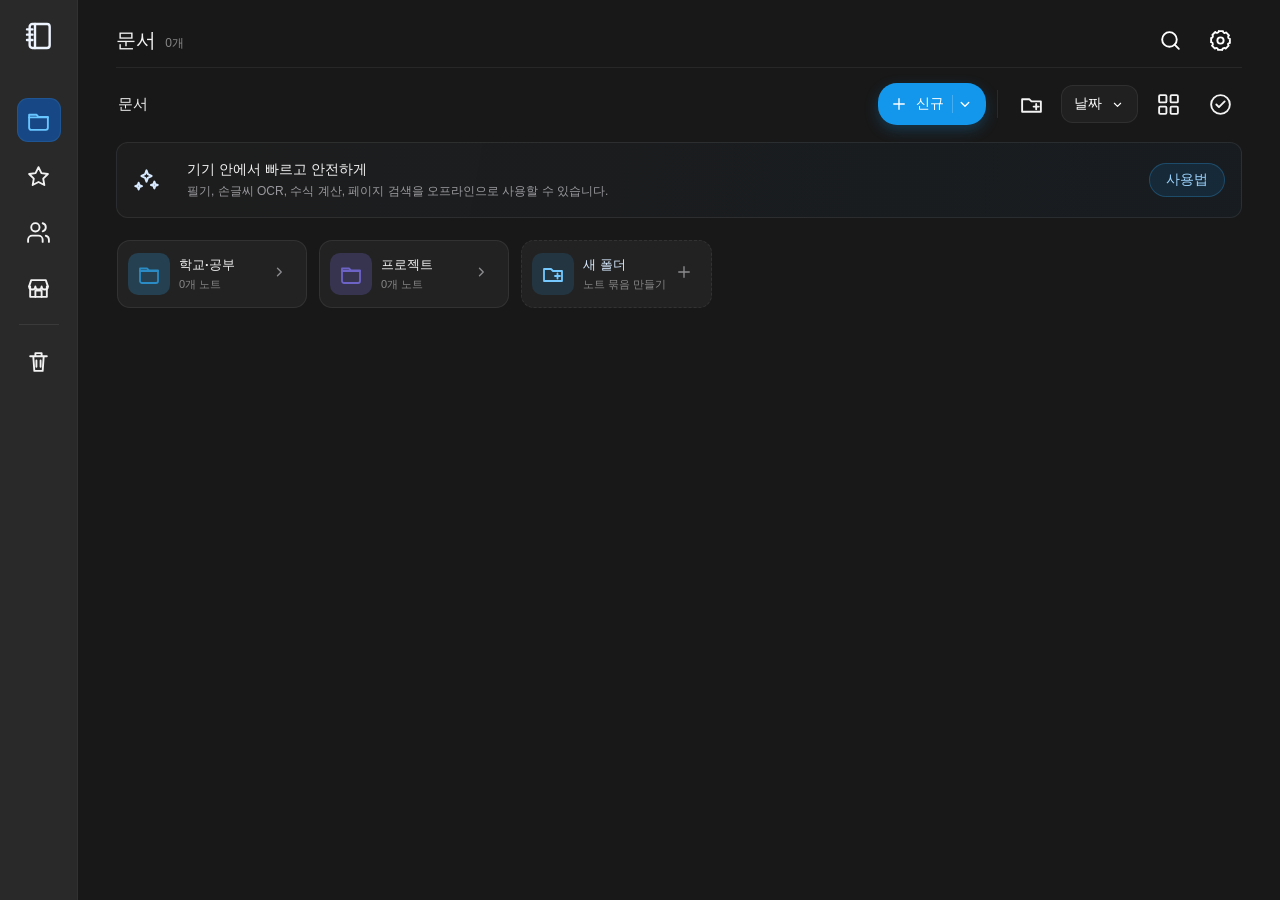
==== web/index.html @ a03f082e "Keep page navigation out of the writing surface The right-side page scroll rail was still competing " ====
<!doctype html>
<html lang="ko">
<head>
  <meta charset="utf-8" />
  <meta name="viewport" content="width=device-width, initial-scale=1, maximum-scale=1, viewport-fit=cover, user-scalable=no" />
  <meta name="theme-color" content="#2f5688" />
  <meta name="color-scheme" content="light dark" />
  <title>bad note 3.3.22</title>
  <link rel="stylesheet" href="styles.css" />
  <link rel="manifest" href="manifest.webmanifest" />
  <link rel="icon" href="icons/icon-192.png" />
</head>
<body>
  <div id="app" aria-live="polite">
    <section id="libraryView" class="view library-view is-active" aria-label="노트 라이브러리">
      <aside class="library-rail" aria-label="라이브러리 탐색">
        <button class="rail-brand icon-button" data-action="library-home" data-icon="notebook" aria-label="문서"></button>
        <div class="rail-spacer"></div>
        <button class="rail-button icon-button is-active" data-library-filter="all" data-icon="folder" aria-label="모든 문서"></button>
        <button class="rail-button icon-button" data-library-filter="favorite" data-icon="star" aria-label="즐겨찾기"></button>
        <button class="rail-button icon-button" data-library-filter="shared" data-icon="users" aria-label="공유됨"></button>
        <button class="rail-button icon-button" data-library-filter="templates" data-icon="store" aria-label="템플릿"></button>
        <div class="rail-divider"></div>
        <button class="rail-button icon-button" data-library-filter="trash" data-icon="trash" aria-label="휴지통"></button>
      </aside>

      <main class="library-main">
        <header class="library-topbar">
          <div class="library-top-left">
            <h1 id="libraryTitle">문서</h1>
            <span id="libraryCount" class="count-label">0개</span>
          </div>
          <div class="library-top-actions">
            <button class="icon-button plain" data-action="toggle-global-search" data-icon="search" aria-label="노트 검색"></button>
            <button class="icon-button plain" data-action="open-settings" data-icon="settings" aria-label="설정"></button>
          </div>
        </header>

        <section id="globalSearchPanel" class="global-search-panel" hidden>
          <span class="search-leading" data-icon-host="search"></span>
          <input id="globalSearchInput" type="search" inputmode="search" autocomplete="off" placeholder="제목, 손글씨 OCR, 텍스트, 수식 검색" aria-label="전체 노트 검색" />
          <button class="icon-button compact" data-action="clear-global-search" data-icon="close" aria-label="검색어 지우기"></button>
        </section>

        <section class="library-commandbar">
          <div class="breadcrumb-row" id="folderBreadcrumb">
            <button class="breadcrumb is-current" data-folder-id="root">문서</button>
          </div>
          <div class="command-actions">
            <button class="primary-button new-note-button" data-action="new-note"><span data-icon-host="plus"></span><span>신규</span><span class="split-lock" data-icon-host="chevron-down"></span></button>
            <span class="command-divider"></span>
            <button class="icon-button plain" data-action="create-folder" data-icon="folderPlus" aria-label="폴더 생성"></button>
            <button id="deleteFolderButton" class="icon-button plain danger-button" data-action="delete-folder" data-icon="trash" aria-label="폴더 삭제" hidden></button>
            <button class="sort-button" data-action="sort-menu"><span id="sortLabel">날짜</span><span data-icon-host="chevron-down"></span></button>
            <button class="icon-button plain" data-action="toggle-view" data-icon="grid" aria-label="보기 방식 전환"></button>
            <button class="icon-button plain" data-action="selection-mode" data-icon="check-circle" aria-label="문서 선택"></button>
          </div>
        </section>

        <section id="libraryBanner" class="library-banner">
          <span class="banner-icon" data-icon-host="sparkles"></span>
          <div class="banner-copy">
            <strong>기기 안에서 빠르고 안전하게</strong>
            <span>필기, 손글씨 OCR, 수식 계산, 페이지 검색을 오프라인으로 사용할 수 있습니다.</span>
          </div>
          <button class="secondary-button" data-action="show-gesture-guide">사용법</button>
        </section>

        <section id="folderStrip" class="folder-strip" aria-label="폴더"></section>
        <section id="documentGrid" class="document-grid" aria-label="노트 목록"></section>
        <section id="libraryEmpty" class="empty-state" hidden>
          <span class="empty-icon" data-icon-host="notebook-plus"></span>
          <h2>노트를 만들어 보세요</h2>
          <p>+ 신규 버튼으로 템플릿을 고르고 바로 필기를 시작할 수 있습니다.</p>
          <button class="primary-button" data-action="new-note"><span data-icon-host="plus"></span><span>새 노트</span></button>
        </section>
      </main>

      <nav class="library-mobile-nav" aria-label="모바일 라이브러리 탐색">
        <button class="mobile-nav-button is-active" data-library-filter="all" data-icon="folder"><span>문서</span></button>
        <button class="mobile-nav-button" data-library-filter="favorite" data-icon="star"><span>즐겨찾기</span></button>
        <button class="mobile-nav-button" data-action="new-note" data-icon="plus-circle"><span>신규</span></button>
        <button class="mobile-nav-button" data-library-filter="templates" data-icon="store"><span>템플릿</span></button>
        <button class="mobile-nav-button" data-action="open-settings" data-icon="settings"><span>설정</span></button>
      </nav>
    </section>

    <section id="editorView" class="view editor-view" aria-label="노트 편집기">
      <header class="document-tabs" aria-label="열린 문서 탭">
        <button class="tab-home icon-button" data-action="back-library" data-icon="home" aria-label="라이브러리"></button>
        <div id="tabList" class="tab-list"></div>
        <button class="icon-button tab-add" data-action="new-note" data-icon="plus" aria-label="새 문서"></button>
      </header>

      <header class="editor-navbar">
        <div class="nav-left">
          <button class="icon-button toolbar-button" data-action="back-library" data-icon="home" aria-label="라이브러리"></button>
          <span class="toolbar-divider"></span>
          <button class="icon-button toolbar-button" data-action="toggle-pages" data-icon="sidebar" aria-label="페이지 사이드바"></button>
          <button class="icon-button toolbar-button optional-tablet" data-action="open-assistant" data-icon="sparkles" aria-label="학습 도우미"></button>
        </div>

        <div id="mainToolbar" class="main-toolbar" role="toolbar" aria-label="편집 도구">
          <button class="icon-button toolbar-button tool-button is-active" data-tool="lasso" data-icon="lasso" aria-label="올가미"></button>
          <button class="icon-button toolbar-button tool-button" data-tool="pen" data-icon="pen" aria-label="펜"></button>
          <button class="icon-button toolbar-button tool-button" data-tool="eraser" data-icon="eraser" aria-label="지우개"></button>
          <button class="icon-button toolbar-button tool-button" data-tool="text" data-icon="text" aria-label="텍스트"></button>
          <button class="icon-button toolbar-button tool-button" data-tool="sticky" data-icon="sticky" aria-label="스티키 노트"></button>
          <button class="icon-button toolbar-button tool-button" data-tool="image" data-icon="image" aria-label="이미지"></button>
          <button class="icon-button toolbar-button overflow-button" data-action="tools-overflow" data-icon="chevron-down" aria-label="도구 더보기"></button>
          <span class="toolbar-divider"></span>
          <button class="icon-button toolbar-button" data-action="toggle-ruler" data-icon="ruler" aria-label="자"></button>
          <button class="icon-button toolbar-button" data-action="toggle-audio" data-icon="mic" aria-label="오디오 녹음"><span id="recordDot" class="record-dot"></span></button>
        </div>

        <div class="nav-right">
          <button class="icon-button toolbar-button" data-action="add-page" data-icon="page-plus" aria-label="새 페이지"></button>
          <button class="icon-button toolbar-button" data-action="share" data-icon="share" aria-label="공유와 내보내기"></button>
          <button class="icon-button toolbar-button" data-action="editor-more" data-icon="more" aria-label="더 보기"></button>
        </div>
      </header>

      <div id="activeToolDock" class="active-tool-dock top">
        <div id="activeToolMenu" class="active-tool-menu" role="toolbar" aria-label="활성 도구 설정"></div>
        <button class="dock-grip" data-action="cycle-dock" aria-label="활성 도구 메뉴 위치 변경"><span></span></button>
      </div>

      <div id="undoPill" class="undo-pill">
        <button class="icon-button" data-action="undo" data-icon="undo" aria-label="실행 취소"></button>
        <button class="icon-button" data-action="redo" data-icon="redo" aria-label="다시 실행"></button>
      </div>

      <aside id="pageSidebar" class="page-sidebar" aria-label="페이지 사이드바">
        <header class="sidebar-header">
          <div class="sidebar-tabs">
            <button class="sidebar-tab is-active" data-sidebar-tab="pages">페이지</button>
            <button class="sidebar-tab" data-sidebar-tab="outline">목차</button>
            <button class="sidebar-tab" data-sidebar-tab="audio">오디오</button>
          </div>
          <button class="icon-button compact" data-action="close-pages" data-icon="close" aria-label="닫기"></button>
        </header>
        <div id="sidebarContent" class="sidebar-content"></div>
      </aside>

      <aside id="documentSearch" class="document-search" aria-label="문서 검색">
        <header class="search-drawer-header">
          <strong>문서 검색</strong>
          <button class="icon-button compact" data-action="close-document-search" data-icon="close" aria-label="닫기"></button>
        </header>
        <div class="drawer-search-field">
          <span data-icon-host="search"></span>
          <input id="documentSearchInput" type="search" placeholder="손글씨 OCR·텍스트·수식 검색" />
        </div>
        <div id="documentSearchResults" class="document-search-results"></div>
      </aside>

      <main id="editorViewport" class="editor-viewport">
        <div id="pageStack" class="page-stack"></div>
      </main>

      <div id="pageIndicator" class="page-indicator" aria-live="polite">1 / 1</div>
      <div id="zoomIndicator" class="zoom-indicator">100%</div>
      <div id="stylusTelemetry" class="stylus-telemetry" hidden>펜 입력 대기</div>
      <div id="objectMenu" class="object-menu" hidden></div>
    </section>

    <div id="modalBackdrop" class="modal-backdrop" hidden></div>

    <section id="newNoteSheet" class="sheet modal" hidden aria-label="새 노트 만들기">
      <header class="sheet-header">
        <div>
          <span class="eyebrow">새 문서</span>
          <h2>노트 템플릿 선택</h2>
        </div>
        <button class="icon-button" data-action="close-modal" data-icon="close" aria-label="닫기"></button>
      </header>
      <label class="field-label" for="newNoteTitle">노트 제목</label>
      <input id="newNoteTitle" class="text-field" type="text" value="새 노트" maxlength="80" />
      <div id="templatePicker" class="template-picker"></div>
      <div class="new-note-import-row">
        <button class="pdf-new-note-button" data-action="new-note-pdf"><span data-icon-host="page-plus"></span><span><strong>PDF로 새 노트</strong><small>페이지와 검색 텍스트를 가져옵니다</small></span></button>
      </div>
      <div class="sheet-actions">
        <button class="secondary-button" data-action="close-modal">취소</button>
        <button class="primary-button" data-action="create-note"><span data-icon-host="plus"></span><span>만들기</span></button>
      </div>
    </section>

    <section id="textSheet" class="sheet modal compact-sheet" hidden aria-label="텍스트 입력">
      <header class="sheet-header">
        <div><span class="eyebrow" id="textSheetEyebrow">텍스트</span><h2 id="textSheetTitle">내용 입력</h2></div>
        <button class="icon-button" data-action="close-modal" data-icon="close" aria-label="닫기"></button>
      </header>
      <textarea id="textObjectInput" class="text-area" rows="5" placeholder="페이지에 넣을 내용을 입력하세요."></textarea>
      <div class="sheet-actions">
        <button class="secondary-button" data-action="close-modal">취소</button>
        <button class="primary-button" data-action="insert-text-object"><span data-icon-host="check"></span><span>삽입</span></button>
      </div>
    </section>

    <section id="mathSheet" class="sheet modal math-sheet legacy-math-sheet" hidden aria-hidden="true" aria-label="기존 수식 입력">
      <header class="sheet-header">
        <div><span class="eyebrow">Math Assist</span><h2>수학 자동 계산</h2></div>
        <button class="icon-button" data-action="close-modal" data-icon="close" aria-label="닫기"></button>
      </header>
      <p class="sheet-description">사칙연산, 괄호, 거듭제곱, 제곱근, 삼각함수, 로그와 변수를 기기에서 계산합니다.</p>
      <div class="math-input-row">
        <input id="mathExpressionInput" class="text-field math-input" type="text" inputmode="text" autocomplete="off" placeholder="예: (12+8)*3 또는 sqrt(144)" />
        <button class="icon-button math-equals" data-action="calculate-math" data-icon="equals" aria-label="계산"></button>
      </div>
      <div id="mathResultCard" class="math-result-card">
        <span class="math-result-label">결과</span>
        <strong id="mathResultValue">식을 입력하세요</strong>
        <span id="mathResultDetail"></span>
      </div>
      <div class="math-keypad" id="mathKeypad"></div>
      <div class="math-options">
        <label><input id="mathDegreeMode" type="checkbox" /> 각도를 도 단위로 계산</label>
        <label><input id="mathInsertBoth" type="checkbox" checked /> 식과 결과를 함께 삽입</label>
      </div>
      <div class="sheet-actions">
        <button class="secondary-button" data-action="close-modal">닫기</button>
        <button class="primary-button" data-action="insert-math"><span data-icon-host="math"></span><span>페이지에 삽입</span></button>
      </div>
    </section>

    <section id="penSettingsSheet" class="sheet modal pen-settings-sheet" hidden aria-label="펜 설정">
      <header class="sheet-header">
        <div><span class="eyebrow">Writing Tool</span><h2>펜 세부 설정</h2></div>
        <button class="icon-button" data-action="close-modal" data-icon="close" aria-label="닫기"></button>
      </header>
      <div class="pen-preview-wrap"><canvas id="penPreviewCanvas" width="760" height="150"></canvas></div>
      <div id="penSettingsFields" class="settings-fields"></div>
      <div class="sheet-actions">
        <button class="secondary-button" data-action="reset-pen-settings">기본값</button>
        <button class="primary-button" data-action="close-modal"><span data-icon-host="check"></span><span>완료</span></button>
      </div>
    </section>

    <section id="menuSheet" class="sheet modal menu-sheet" hidden aria-label="메뉴">
      <header class="sheet-header">
        <div><span class="eyebrow" id="menuEyebrow">메뉴</span><h2 id="menuTitle">더 보기</h2></div>
        <button class="icon-button" data-action="close-modal" data-icon="close" aria-label="닫기"></button>
      </header>
      <div id="menuItems" class="menu-items"></div>
    </section>

    <section id="settingsSheet" class="sheet modal settings-sheet" hidden aria-label="설정">
      <header class="sheet-header">
        <div><span class="eyebrow">bad note</span><h2>설정</h2></div>
        <button class="icon-button" data-action="close-modal" data-icon="close" aria-label="닫기"></button>
      </header>
      <div class="settings-list">
        <label class="setting-row language-setting-row"><span><strong>언어</strong><small>앱 표시 언어를 바꿉니다. 노트 내용과 파일명은 변경하지 않습니다.</small></span><select id="languageSelect" class="language-select"><option value="ko">한국어</option><option value="en">English</option><option value="ja">日本語</option><option value="zh">中文</option><option value="pt">Português</option></select></label>
        <label class="setting-row"><span><strong>스타일러스 전용 필기</strong><small>손바닥과 손가락 입력을 필기에서 제외합니다.</small></span><input id="stylusOnlyToggle" type="checkbox" checked /></label>
        <label class="setting-row"><span><strong>낙서해서 지우기</strong><small>빠른 지그재그 획으로 겹친 필기를 지웁니다.</small></span><input id="scribbleEraseToggle" type="checkbox" checked /></label>
        <label class="setting-row"><span><strong>그려서 도형 만들기</strong><small>직선을 그린 뒤 잠시 유지하면 정돈된 도형으로 변환합니다.</small></span><input id="drawHoldToggle" type="checkbox" checked /></label>
        <label class="setting-row"><span><strong>스타일러스 정보 표시</strong><small>필압, 기울기, 입력 장치를 화면에 표시합니다.</small></span><input id="telemetryToggle" type="checkbox" /></label>
        <label class="setting-row"><span><strong>연속 페이지 보기</strong><small>모든 페이지를 세로로 이어서 표시합니다.</small></span><input id="continuousToggle" type="checkbox" checked /></label>
      </div>
      <div class="sheet-actions"><button class="primary-button" data-action="close-modal"><span data-icon-host="check"></span><span>완료</span></button></div>
    </section>

    <input id="imageInput" type="file" accept="image/*" hidden />
    <input id="importInput" type="file" accept=".ifnote,.json,application/json" hidden />
    <input id="pdfInput" type="file" accept="application/pdf,.pdf" hidden />
    <div id="toastHost" class="toast-host" aria-live="assertive"></div>
  </div>

  <script src="app.js"></script>
  <script src="recognition.js"></script>
  <script src="pdf-tools.js"></script>
  <script src="upgrade32.js"></script>
  <script src="native-bridge.js"></script>
</body>
</html>
---- web/styles.css ----
:root {
  --blue: #2f5688;
  --blue-strong: #244a7b;
  --blue-soft: #dbe6f2;
  --accent: #1397ed;
  --accent-strong: #0784d8;
  --ink: #17191d;
  --ink-2: #27292e;
  --ink-3: #34373d;
  --paper: #fff;
  --surface: #f5f5f7;
  --surface-2: #eceef2;
  --text: #202228;
  --muted: #777b84;
  --border: rgba(28, 31, 38, .13);
  --shadow: 0 14px 40px rgba(15, 25, 40, .18);
  --radius: 16px;
  --safe-top: env(safe-area-inset-top, 0px);
  --safe-bottom: env(safe-area-inset-bottom, 0px);
  font-family: -apple-system, BlinkMacSystemFont, "Segoe UI", "Apple SD Gothic Neo", "Noto Sans KR", sans-serif;
  color: var(--text);
  background: #171717;
  font-synthesis: none;
  text-rendering: optimizeLegibility;
  -webkit-tap-highlight-color: transparent;
}

* { box-sizing: border-box; }
html, body { width: 100%; height: 100%; margin: 0; overflow: hidden; }
body { overscroll-behavior: none; user-select: none; -webkit-user-select: none; }
button, input, textarea { font: inherit; }
button { border: 0; padding: 0; background: transparent; color: inherit; cursor: pointer; }
button:focus-visible, input:focus-visible, textarea:focus-visible { outline: 3px solid rgba(19,151,237,.45); outline-offset: 2px; }
input, textarea { user-select: text; -webkit-user-select: text; }
[hidden] { display: none !important; }

#app, .view { width: 100%; height: 100%; }
.view { display: none; }
.view.is-active { display: flex; }

.icon-button {
  position: relative;
  display: inline-flex;
  align-items: center;
  justify-content: center;
  width: 44px;
  height: 44px;
  border-radius: 12px;
  flex: 0 0 auto;
  transition: background-color .16s ease, color .16s ease, transform .16s ease, opacity .16s ease;
}
.icon-button svg, [data-icon-host] svg, .mobile-nav-button svg { width: 25px; height: 25px; display: block; }
.icon-button:active { transform: scale(.94); }
.icon-button.compact { width: 36px; height: 36px; border-radius: 10px; }
.icon-button.plain:hover { background: rgba(255,255,255,.07); }
.icon-button.danger-button { color: #ff8c8c; }
.icon-button.danger-button:hover { background: rgba(210,70,70,.13); color: #ffc2c2; }

.primary-button, .secondary-button, .sort-button {
  display: inline-flex;
  align-items: center;
  justify-content: center;
  gap: 8px;
  min-height: 42px;
  padding: 0 16px;
  border-radius: 12px;
  font-weight: 700;
  font-size: 14px;
  white-space: nowrap;
  transition: transform .15s ease, background-color .15s ease, opacity .15s ease;
}
.primary-button { background: var(--accent); color: #fff; box-shadow: 0 5px 14px rgba(19,151,237,.25); }
.primary-button:hover { background: var(--accent-strong); }
.secondary-button { background: rgba(255,255,255,.08); color: inherit; border: 1px solid rgba(255,255,255,.12); }
.primary-button:active, .secondary-button:active, .sort-button:active { transform: scale(.97); }
.primary-button svg, .secondary-button svg { width: 19px; height: 19px; }

/* Library */
.library-view { background: #181818; color: #f3f3f4; }
.library-rail {
  width: 78px;
  flex: 0 0 78px;
  display: flex;
  flex-direction: column;
  align-items: center;
  padding: calc(var(--safe-top) + 14px) 10px calc(var(--safe-bottom) + 14px);
  gap: 12px;
  background: #292929;
  border-right: 1px solid rgba(255,255,255,.035);
}
.rail-brand { color: #eef5ff; }
.rail-brand svg { width: 32px; height: 32px; }
.rail-spacer { height: 16px; }
.rail-button { color: #f2f2f2; border-radius: 11px; }
.rail-button:hover { background: rgba(255,255,255,.055); }
.rail-button.is-active { background: #174784; color: #67c5ff; box-shadow: inset 0 0 0 1px rgba(91,184,255,.12); }
.rail-divider { width: 40px; height: 1px; background: rgba(255,255,255,.08); margin: 2px 0; }

.library-main {
  flex: 1 1 auto;
  min-width: 0;
  height: 100%;
  overflow: auto;
  padding: calc(var(--safe-top) + 14px) clamp(18px, 3vw, 38px) calc(var(--safe-bottom) + 72px);
  scrollbar-color: #4f4f4f transparent;
}
.library-topbar {
  height: 54px;
  display: flex;
  align-items: center;
  justify-content: space-between;
  border-bottom: 1px solid rgba(255,255,255,.065);
}
.library-top-left { display: flex; align-items: baseline; gap: 10px; }
.library-topbar h1 { margin: 0; font-size: 20px; letter-spacing: -.35px; }
.count-label { color: #888; font-size: 12px; }
.library-top-actions { display: flex; align-items: center; gap: 6px; }
.library-top-actions .icon-button { color: #fff; }

.global-search-panel {
  position: sticky;
  z-index: 4;
  top: 0;
  margin: 12px 0 2px;
  height: 50px;
  display: grid;
  grid-template-columns: 38px 1fr 38px;
  align-items: center;
  padding: 0 8px;
  border-radius: 14px;
  background: #262626;
  border: 1px solid rgba(255,255,255,.08);
  box-shadow: 0 12px 30px rgba(0,0,0,.22);
}
.global-search-panel input {
  width: 100%; height: 100%; border: 0; outline: 0; background: transparent; color: #fff; font-size: 15px;
}
.global-search-panel input::placeholder { color: #888; }
.search-leading { color: #aeb2b8; display: flex; justify-content: center; }
.search-leading svg { width: 22px; height: 22px; }

.library-commandbar {
  min-height: 72px;
  display: flex;
  align-items: center;
  justify-content: space-between;
  gap: 16px;
}
.breadcrumb-row { display: flex; align-items: center; min-width: 0; overflow-x: auto; scrollbar-width: none; }
.breadcrumb-row::-webkit-scrollbar { display: none; }
.breadcrumb { flex: 0 0 auto; color: #f0f0f0; font-size: 15px; font-weight: 700; padding: 8px 2px; }
.breadcrumb-separator { color: #757b86; font-weight: 800; padding: 0 9px; flex: 0 0 auto; }
.command-actions { display: flex; align-items: center; gap: 8px; }
.new-note-button { height: 40px; border-radius: 19px; padding: 0 12px; }
.new-note-button .split-lock { display: flex; align-items: center; padding-left: 3px; border-left: 1px solid rgba(255,255,255,.22); }
.new-note-button svg { width: 18px; height: 18px; }
.command-divider { width: 1px; height: 28px; background: rgba(255,255,255,.08); margin: 0 3px; }
.sort-button { color: #fff; background: rgba(255,255,255,.035); border: 1px solid rgba(255,255,255,.07); min-height: 38px; padding: 0 12px; }
.sort-button svg { width: 15px; height: 15px; }

.library-banner {
  min-height: 76px;
  margin: 2px 0 22px;
  display: grid;
  grid-template-columns: 42px 1fr auto;
  align-items: center;
  gap: 12px;
  padding: 12px 16px;
  border-radius: 12px;
  border: 1px solid rgba(255,255,255,.075);
  background: linear-gradient(100deg, rgba(255,255,255,.025), rgba(22,80,133,.08));
}
.banner-icon { display: flex; color: #d8eaff; }
.banner-icon svg { width: 27px; height: 27px; }
.banner-copy { min-width: 0; display: flex; flex-direction: column; gap: 4px; }
.banner-copy strong { font-size: 14px; }
.banner-copy span { font-size: 12px; color: #9a9a9e; overflow: hidden; white-space: nowrap; text-overflow: ellipsis; }
.library-banner .secondary-button { min-height: 34px; border-radius: 17px; color: #9ed5ff; border-color: rgba(52,163,235,.28); background: rgba(16,119,191,.15); }

.folder-strip { display: flex; gap: 12px; overflow-x: auto; padding: 0 1px 18px; scrollbar-width: none; }
.folder-strip::-webkit-scrollbar { display: none; }
.folder-chip {
  display: grid;
  grid-template-columns: 42px minmax(82px, 1fr) 26px;
  align-items: center;
  gap: 9px;
  min-width: 180px;
  height: 68px;
  padding: 9px 10px;
  border: 1px solid rgba(255,255,255,.075);
  background: #222;
  border-radius: 13px;
  text-align: left;
}
.folder-chip:hover { background: #272727; }
.folder-create-chip { border-style: dashed; color: #d7eaff; }
.folder-create-chip .folder-glyph { background: rgba(43,139,197,.18); color: #75c9ff; }
.folder-glyph { width: 42px; height: 42px; display: grid; place-items: center; border-radius: 10px; background: #154d81; color: #67c8ff; }
.folder-glyph svg { width: 24px; height: 24px; }
.folder-copy { min-width: 0; display: flex; flex-direction: column; gap: 3px; }
.folder-copy strong { font-size: 13px; overflow: hidden; text-overflow: ellipsis; white-space: nowrap; }
.folder-copy small { color: #888; font-size: 11px; }
.folder-menu { color: #8c8c8f; }
.folder-menu svg { width: 18px; height: 18px; }

.document-grid {
  display: grid;
  grid-template-columns: repeat(auto-fill, minmax(164px, 1fr));
  gap: 34px clamp(18px, 3.2vw, 44px);
  align-items: start;
}
.document-grid.list-mode { display: flex; flex-direction: column; gap: 8px; }
.document-card { position: relative; min-width: 0; text-align: left; color: #f2f2f2; }
.document-card:focus-visible { border-radius: 12px; }
.document-cover {
  position: relative;
  width: 100%;
  aspect-ratio: 0.72;
  overflow: hidden;
  border-radius: 3px 16px 16px 3px;
  background: #fff;
  box-shadow: 0 5px 16px rgba(0,0,0,.32), inset 5px 0 0 rgba(24,67,110,.13);
  border: 1px solid rgba(255,255,255,.18);
  transition: transform .18s ease, box-shadow .18s ease;
}
.document-card:hover .document-cover { transform: translateY(-3px); box-shadow: 0 10px 24px rgba(0,0,0,.4), inset 5px 0 0 rgba(24,67,110,.13); }
.document-cover canvas { width: 100%; height: 100%; display: block; }
.cover-accent { position: absolute; inset: 0 auto 0 0; width: 5px; background: var(--cover, #2e83c6); opacity: .88; }
.favorite-toggle { position: absolute; top: 7px; right: 7px; width: 32px; height: 32px; border-radius: 50%; display: grid; place-items: center; color: #acacaf; background: rgba(255,255,255,.72); backdrop-filter: blur(5px); }
.favorite-toggle.is-active { color: #ffbd23; background: rgba(255, 250, 224, .9); }
.favorite-toggle svg { width: 20px; height: 20px; }
.document-meta { padding-top: 10px; }
.document-title-row { display: grid; grid-template-columns: 1fr 24px; align-items: start; gap: 4px; }
.document-title { font-size: 14px; font-weight: 650; line-height: 1.35; overflow: hidden; display: -webkit-box; -webkit-box-orient: vertical; -webkit-line-clamp: 2; }
.document-menu { color: #aaa; display: flex; justify-content: center; }
.document-menu svg { width: 17px; height: 17px; }
.document-subtitle { margin-top: 8px; display: flex; align-items: center; justify-content: space-between; color: #777; font-size: 11px; gap: 6px; }
.document-subtitle span { white-space: nowrap; overflow: hidden; text-overflow: ellipsis; }

.document-grid.list-mode .document-card { display: grid; grid-template-columns: 82px 1fr 32px; align-items: center; gap: 14px; padding: 8px; border-radius: 12px; }
.document-grid.list-mode .document-card:hover { background: rgba(255,255,255,.04); }
.document-grid.list-mode .document-cover { width: 72px; height: 96px; aspect-ratio: auto; border-radius: 2px 8px 8px 2px; }
.document-grid.list-mode .document-meta { padding: 0; }
.document-grid.list-mode .document-title { font-size: 15px; }
.document-grid.list-mode .favorite-toggle { top: 50%; right: 8px; transform: translateY(-50%); }

.empty-state { min-height: 50vh; display: flex; flex-direction: column; align-items: center; justify-content: center; text-align: center; color: #e6e6e6; }
.empty-icon { color: #666; }
.empty-icon svg { width: 56px; height: 56px; }
.empty-state h2 { margin: 17px 0 7px; font-size: 20px; }
.empty-state p { margin: 0 0 18px; color: #858589; font-size: 13px; max-width: 360px; line-height: 1.6; }
.library-mobile-nav { display: none; }

/* Editor */
.editor-view { position: relative; flex-direction: column; background: #f6f6f7; color: var(--text); }
.document-tabs {
  height: calc(var(--safe-top) + 34px);
  padding-top: var(--safe-top);
  flex: 0 0 calc(var(--safe-top) + 34px);
  display: flex;
  align-items: center;
  background: #233e64;
  color: #e9f2fb;
  border-bottom: 1px solid rgba(255,255,255,.11);
}
.tab-home, .tab-add { width: 40px; height: 32px; border-radius: 0; }
.tab-home svg, .tab-add svg { width: 19px; height: 19px; }
.tab-list { flex: 1; min-width: 0; height: 100%; display: flex; align-items: flex-end; gap: 2px; overflow: hidden; }
.document-tab {
  height: 29px;
  min-width: 120px;
  max-width: 240px;
  display: grid;
  grid-template-columns: 1fr 22px;
  align-items: center;
  padding: 0 6px 0 11px;
  color: rgba(255,255,255,.66);
  background: rgba(255,255,255,.04);
  border-radius: 8px 8px 0 0;
  font-size: 12px;
}
.document-tab.is-active { color: #fff; background: var(--blue); }
.document-tab-title { overflow: hidden; white-space: nowrap; text-overflow: ellipsis; }
.document-tab-close { display: grid; place-items: center; opacity: .7; }
.document-tab-close svg { width: 14px; height: 14px; }

.editor-navbar {
  height: 62px;
  flex: 0 0 62px;
  display: grid;
  grid-template-columns: minmax(150px, 1fr) auto minmax(150px, 1fr);
  align-items: center;
  padding: 0 12px;
  color: #fff;
  background: var(--blue);
  box-shadow: 0 1px 0 rgba(0,0,0,.12);
  z-index: 20;
}
.nav-left, .nav-right { display: flex; align-items: center; gap: 4px; }
.nav-right { justify-content: flex-end; }
.main-toolbar { display: flex; align-items: center; justify-content: center; gap: 5px; min-width: 0; }
.toolbar-button { color: #fff; width: 48px; height: 48px; border-radius: 15px; }
.toolbar-button:hover { background: rgba(255,255,255,.08); }
.toolbar-button.is-active { background: #d9e4ef; color: #162b44; box-shadow: 0 3px 7px rgba(0,0,0,.13); }
.toolbar-button.is-active[data-tool="pen"] { color: #1d677b; }
.toolbar-divider { width: 1px; height: 32px; background: rgba(255,255,255,.13); margin: 0 5px; }
.record-dot { position: absolute; right: 7px; top: 7px; width: 8px; height: 8px; border-radius: 50%; background: #ff4646; opacity: 0; box-shadow: 0 0 0 3px rgba(255,70,70,.18); }
.record-dot.is-active { opacity: 1; animation: pulse 1.2s infinite; }
@keyframes pulse { 50% { transform: scale(.7); opacity: .55; } }

.active-tool-dock {
  position: absolute;
  z-index: 24;
  display: flex;
  align-items: center;
  gap: 7px;
  transition: top .18s ease, bottom .18s ease, left .18s ease, right .18s ease, transform .18s ease;
  pointer-events: none;
}
.active-tool-dock.top { top: calc(var(--safe-top) + 105px); left: 50%; transform: translateX(-50%); }
.active-tool-dock.bottom { bottom: calc(var(--safe-bottom) + 18px); left: 50%; transform: translateX(-50%); }
.active-tool-dock.left { left: 14px; top: 50%; transform: translateY(-50%); flex-direction: column; }
.active-tool-dock.right { right: 14px; top: 50%; transform: translateY(-50%); flex-direction: column; }
.active-tool-menu {
  pointer-events: auto;
  min-height: 60px;
  max-width: min(900px, calc(100vw - 90px));
  display: flex;
  align-items: center;
  gap: 7px;
  padding: 6px 10px;
  color: #f6f6f6;
  background: rgba(23,23,23,.97);
  border-radius: 21px;
  box-shadow: 0 7px 20px rgba(0,0,0,.25), inset 0 0 0 1px rgba(255,255,255,.07);
  overflow-x: auto;
  scrollbar-width: none;
  backdrop-filter: blur(12px);
}
.active-tool-menu::-webkit-scrollbar { display: none; }
.active-tool-menu .icon-button { width: 45px; height: 45px; border-radius: 13px; color: #f4f4f4; }
.active-tool-menu .icon-button:hover { background: rgba(255,255,255,.08); }
.active-tool-menu .icon-button.is-active { background: #327c92; color: #fff; }
.active-tool-menu .active-divider { width: 1px; height: 36px; flex: 0 0 1px; background: rgba(255,255,255,.13); margin: 0 3px; }
.active-tool-menu .tool-name-button { min-width: 98px; height: 44px; display: flex; align-items: center; justify-content: center; gap: 7px; padding: 0 10px; border-radius: 14px; background: rgba(255,255,255,.07); font-weight: 700; font-size: 13px; }
.active-tool-menu .tool-name-button.is-active { background: rgba(255,255,255,.19); color: #fff; box-shadow: inset 0 0 0 1px rgba(255,255,255,.24); }
.active-tool-menu .tool-name-button svg { width: 24px; height: 24px; }
.active-tool-menu .width-slot { width: 45px; height: 45px; flex: 0 0 45px; display: grid; place-items: center; border-radius: 13px; }
.active-tool-menu .width-slot:hover, .active-tool-menu .width-slot.is-active { background: rgba(255,255,255,.09); }
.width-swatch { display: block; width: 28px; border-radius: 99px; background: currentColor; min-height: 2px; }
.width-slider {
  height: 39px;
  width: 126px;
  flex: 0 0 126px;
  display: grid;
  grid-template-columns: minmax(0, 1fr) 42px;
  align-items: center;
  gap: 7px;
  padding: 0 8px;
  border-radius: 12px;
  background: rgba(255,255,255,.08);
  color: #f6f6f6;
  font-size: 12px;
  font-weight: 800;
}
.width-slider input {
  appearance: none;
  min-width: 0;
  width: 100%;
  height: 18px;
  border: 0;
  outline: 0;
  background: transparent;
}
.width-slider input::-webkit-slider-runnable-track {
  height: 5px;
  border-radius: 99px;
  background: linear-gradient(90deg, #7dd3fc calc(var(--progress) * 100%), rgba(255,255,255,.22) 0);
}
.width-slider input::-webkit-slider-thumb {
  appearance: none;
  width: 17px;
  height: 17px;
  margin-top: -6px;
  border-radius: 50%;
  background: #fff;
  box-shadow: 0 1px 5px rgba(0,0,0,.32);
}
.width-slider input::-moz-range-track {
  height: 5px;
  border-radius: 99px;
  background: rgba(255,255,255,.22);
}
.width-slider input::-moz-range-progress {
  height: 5px;
  border-radius: 99px;
  background: #7dd3fc;
}
.width-slider input::-moz-range-thumb {
  width: 17px;
  height: 17px;
  border: 0;
  border-radius: 50%;
  background: #fff;
}
.color-slot { position: relative; width: 39px; height: 39px; flex: 0 0 39px; border-radius: 50%; display: grid; place-items: center; border: 2px solid transparent; }
.color-slot::before { content: ""; width: 28px; height: 28px; border-radius: 50%; background: var(--swatch); box-shadow: inset 0 0 0 1px rgba(0,0,0,.15); }
.color-slot.is-active { border-color: #fff; }
.color-slot.add-color { border: 2px dashed rgba(255,255,255,.7); color: #fff; }
.color-slot.add-color::before { display: none; }
.color-slot.add-color svg { width: 18px; height: 18px; }
.active-label { min-width: 90px; color: #b5b5b5; font-size: 12px; font-weight: 700; text-align: center; padding: 0 8px; }
.dock-grip { pointer-events: auto; width: 24px; height: 44px; border-radius: 10px; display: grid; place-items: center; opacity: .55; }
.dock-grip span { width: 4px; height: 22px; border-radius: 3px; background: #53565c; box-shadow: 7px 0 #53565c; }
.active-tool-dock.left .active-tool-menu, .active-tool-dock.right .active-tool-menu { flex-direction: column; max-width: 66px; max-height: min(700px, calc(100vh - 140px)); }
.active-tool-dock.left .active-divider, .active-tool-dock.right .active-divider { width: 36px; height: 1px; }
.active-tool-dock.left .tool-name-button, .active-tool-dock.right .tool-name-button, .active-tool-dock.left .active-label, .active-tool-dock.right .active-label { min-width: 45px; width: 45px; padding: 0; }
.active-tool-dock.left .tool-name-button span, .active-tool-dock.right .tool-name-button span { display: none; }

.undo-pill {
  position: absolute;
  z-index: 22;
  left: 13px;
  top: auto;
  bottom: calc(var(--safe-bottom) + 18px);
  width: 146px;
  height: 68px;
  display: flex;
  align-items: center;
  justify-content: center;
  gap: 6px;
  border-radius: 20px;
  background: rgba(87,87,88,.75);
  backdrop-filter: blur(8px);
  box-shadow: 0 10px 24px rgba(0,0,0,.12);
}
.undo-pill .icon-button { color: rgba(255,255,255,.5); width: 57px; height: 52px; }
.undo-pill .icon-button:not(:disabled) { color: #f5f5f5; }
.undo-pill .icon-button:disabled { opacity: .32; cursor: default; }

.editor-viewport {
  position: relative;
  flex: 1 1 auto;
  min-height: 0;
  overflow: auto;
  background: #f7f7f8;
  overscroll-behavior: contain;
  scrollbar-color: #b5b7bc transparent;
  touch-action: none;
}
.editor-view { --page-sidebar-width: min(420px, 92vw); }
.editor-view.is-sidebar-open .editor-viewport { padding-left: var(--page-sidebar-width); }
.page-stack {
  --zoom: 1;
  --page-width: min(880px, calc(100vw - 104px));
  --page-gap: 42px;
  width: var(--page-stack-width, 100%);
  min-width: 100%;
  min-height: 100%;
  display: flex;
  flex-direction: column;
  align-items: center;
  gap: 0;
  padding: 64px 24px 96px;
}
.page-stack.single-mode .page-wrap:not(.is-active) { display: none; }
.page-stack.single-mode .page-insert-gap:not(.is-active-gap) { display: none; }
.page-wrap {
  position: relative;
  width: var(--page-width);
  aspect-ratio: 1000 / 1414;
  flex: 0 0 auto;
  transform-origin: top center;
  border-radius: 2px;
  contain: layout paint style;
  content-visibility: auto;
  contain-intrinsic-size: 880px 1244px;
}
.page-wrap.is-active { box-shadow: 0 0 0 2px rgba(19,151,237,.25); }
.page-canvas {
  width: 100%;
  height: 100%;
  display: block;
  background: #fff;
  box-shadow: 0 8px 30px rgba(34,38,46,.16);
  touch-action: none;
  cursor: crosshair;
}
.page-stack[data-tool="hand"] .page-canvas { cursor: grab; }
.page-stack[data-tool="hand"] .page-canvas:active { cursor: grabbing; }
.page-number-chip {
  position: absolute;
  left: -46px;
  top: 7px;
  min-width: 34px;
  height: 26px;
  display: grid;
  place-items: center;
  padding: 0 7px;
  border-radius: 13px;
  background: rgba(41,44,50,.72);
  color: #fff;
  font-size: 11px;
  font-weight: 700;
  pointer-events: none;
}
.page-insert-gap {
  width: var(--page-width);
  min-height: var(--page-gap);
  flex: 0 0 var(--page-gap);
  display: flex;
  align-items: center;
  justify-content: center;
  position: relative;
  z-index: 2;
}
.page-insert-gap::before {
  content: "";
  position: absolute;
  left: 12%;
  right: 12%;
  top: 50%;
  height: 1px;
  background: rgba(72, 89, 111, .16);
}
.next-page-button {
  height: 38px;
  position: relative;
  z-index: 1;
  display: flex;
  align-items: center;
  gap: 7px;
  padding: 0 14px;
  border-radius: 19px;
  color: #41536a;
  background: rgba(255,255,255,.94);
  box-shadow: 0 5px 16px rgba(25,37,50,.16);
  border: 1px solid rgba(32,46,63,.08);
  font-size: 12px;
  font-weight: 700;
}
.page-insert-gap.is-large-doc .next-page-button { height: 34px; padding: 0 12px; font-size: 11px; }
.next-page-button svg { width: 17px; height: 17px; }

.page-indicator, .zoom-indicator, .stylus-telemetry {
  position: absolute;
  z-index: 18;
  bottom: calc(var(--safe-bottom) + 14px);
  height: 34px;
  display: flex;
  align-items: center;
  justify-content: center;
  padding: 0 13px;
  border-radius: 17px;
  color: #fff;
  background: rgba(38,41,46,.7);
  backdrop-filter: blur(8px);
  font-size: 12px;
  font-weight: 700;
  pointer-events: none;
}
.page-indicator { left: 50%; transform: translateX(-50%); }
.zoom-indicator { right: 14px; min-width: 62px; }
.stylus-telemetry { left: 14px; font-weight: 500; max-width: 320px; overflow: hidden; white-space: nowrap; text-overflow: ellipsis; }

.page-sidebar, .document-search {
  position: absolute;
  z-index: 35;
  top: calc(var(--safe-top) + 96px);
  bottom: 0;
  width: var(--page-sidebar-width);
  background: rgba(252,252,253,.98);
  box-shadow: 12px 0 28px rgba(24,31,42,.15);
  transform: translateX(-105%);
  transition: transform .22s ease;
  backdrop-filter: blur(18px);
}
.page-sidebar { left: 0; }
.page-sidebar.is-open { transform: translateX(0); }
.document-search { right: 0; transform: translateX(105%); box-shadow: -12px 0 28px rgba(24,31,42,.15); }
.document-search.is-open { transform: translateX(0); }
.sidebar-header, .search-drawer-header { height: 58px; display: flex; align-items: center; justify-content: space-between; padding: 0 12px 0 16px; border-bottom: 1px solid var(--border); }
.sidebar-tabs { display: flex; gap: 12px; height: 100%; align-items: flex-end; }
.sidebar-tab { position: relative; height: 44px; color: #7b7e86; font-weight: 700; font-size: 13px; }
.sidebar-tab.is-active { color: var(--text); }
.sidebar-tab.is-active::after { content: ""; position: absolute; left: 0; right: 0; bottom: 0; height: 3px; border-radius: 3px 3px 0 0; background: var(--accent); }
.sidebar-content { height: calc(100% - 58px); overflow: auto; padding: 14px; }
.sidebar-page-tools {
  display: grid;
  grid-template-columns: 1fr 36px;
  gap: 8px;
  align-items: end;
  margin-bottom: 16px;
}
.sidebar-page-jump {
  min-width: 0;
  display: grid;
  gap: 5px;
  color: var(--muted);
  font-size: 11px;
  font-weight: 700;
}
.sidebar-page-jump input {
  width: 100%;
  height: 36px;
  border: 1px solid #d6e0ea;
  border-radius: 8px;
  background: #fff;
  color: #1f2933;
  font-size: 14px;
  font-weight: 800;
  text-align: center;
  -moz-appearance: textfield;
}
.sidebar-page-jump input::-webkit-outer-spin-button,
.sidebar-page-jump input::-webkit-inner-spin-button { -webkit-appearance: none; margin: 0; }
.page-jump-button {
  width: 36px;
  height: 36px;
  display: grid;
  place-items: center;
  border: 0;
  border-radius: 8px;
  background: #e9f3fb;
  color: #255f95;
}
.page-jump-button svg { width: 17px; height: 17px; }
.page-thumb-grid {
  display: grid;
  grid-template-columns: repeat(2, minmax(0, 1fr));
  align-items: start;
  gap: 18px 16px;
}
.page-thumb-item { min-width: 0; display: grid; gap: 7px; text-align: left; }
.page-thumb-card {
  position: relative;
  width: 100%;
  aspect-ratio: 1000 / 1414;
  display: block;
  overflow: hidden;
  border: 1px solid rgba(44,60,78,.12);
  border-radius: 8px;
  background: #fff;
  box-shadow: 0 3px 12px rgba(22,31,42,.13);
}
.page-thumb-card:hover { box-shadow: 0 6px 17px rgba(22,31,42,.18); }
.page-thumb-item.is-active .page-thumb-card {
  border-color: #1596ec;
  box-shadow: 0 0 0 2px rgba(21,150,236,.38), 0 5px 15px rgba(22,31,42,.14);
}
.page-thumb-canvas { width: 100%; height: 100%; display: block; background: #fff; }
.page-thumb-bookmark {
  position: absolute;
  top: 5px;
  right: 5px;
  width: 21px;
  height: 26px;
  display: grid;
  place-items: center;
  color: rgba(36,45,56,.42);
  background: rgba(255,255,255,.82);
  border-radius: 0 0 6px 6px;
}
.page-thumb-bookmark svg { width: 17px; height: 17px; }
.page-thumb-bookmark:not(.is-bookmarked) { opacity: .55; }
.page-thumb-bookmark.is-bookmarked { color: #255f95; }
.page-thumb-footer {
  min-height: 28px;
  display: grid;
  grid-template-columns: minmax(0, 1fr) 28px;
  align-items: center;
  gap: 4px;
}
.page-thumb-title {
  min-width: 0;
  overflow: hidden;
  color: #1f2933;
  font-size: 12px;
  font-weight: 800;
  text-overflow: ellipsis;
  white-space: nowrap;
}
.page-thumb-meta { color: var(--muted); font-size: 10.5px; line-height: 1.2; }
.page-thumb-menu { width: 28px; height: 28px; display: grid; place-items: center; border-radius: 8px; color: #888; }
.page-thumb-menu:hover { background: #edf2f6; color: #255f95; }
.page-thumb-menu svg { width: 18px; height: 18px; }
.sidebar-window-note { grid-column: 1 / -1; padding: 9px 10px; color: var(--muted); font-size: 11px; line-height: 1.35; text-align: center; }
.sidebar-add-page { grid-column: 1 / -1; width: 100%; height: 44px; display: flex; align-items: center; justify-content: center; gap: 7px; border: 1px dashed #a9b5c2; border-radius: 11px; color: #41627e; font-weight: 700; font-size: 13px; }
.sidebar-add-page svg { width: 18px; height: 18px; }
.outline-row, .audio-row { display: flex; align-items: center; gap: 11px; min-height: 48px; padding: 8px; border-radius: 10px; }
.outline-row:hover, .audio-row:hover { background: #eff1f4; }
.outline-row svg, .audio-row svg { width: 21px; height: 21px; color: #56728c; }
.outline-row span, .audio-row span { flex: 1; min-width: 0; font-size: 13px; }
.empty-sidebar { padding: 50px 20px; text-align: center; color: var(--muted); line-height: 1.6; font-size: 13px; }

.drawer-search-field { margin: 12px; height: 44px; display: grid; grid-template-columns: 34px 1fr; align-items: center; padding: 0 8px; background: #eff1f4; border-radius: 12px; color: #747b84; }
.drawer-search-field svg { width: 20px; height: 20px; }
.drawer-search-field input { width: 100%; height: 100%; border: 0; outline: 0; background: transparent; color: var(--text); }
.document-search-results { overflow: auto; height: calc(100% - 126px); padding: 0 12px 18px; }
.search-result { width: 100%; padding: 12px; border-radius: 11px; text-align: left; border-bottom: 1px solid var(--border); }
.search-result:hover { background: #f0f3f6; }
.search-result strong { display: block; font-size: 13px; margin-bottom: 5px; }
.search-result p { margin: 0; color: var(--muted); font-size: 12px; line-height: 1.45; }
.search-result mark { background: #ffe98a; color: inherit; }

.object-menu {
  position: fixed;
  z-index: 44;
  min-height: 48px;
  max-width: min(90vw, 560px);
  display: flex;
  align-items: center;
  gap: 4px;
  padding: 5px;
  border-radius: 15px;
  background: rgba(24,24,25,.96);
  color: #fff;
  box-shadow: 0 10px 30px rgba(0,0,0,.24);
  overflow-x: auto;
  backdrop-filter: blur(12px);
}
.object-menu button { min-width: 44px; height: 38px; display: flex; align-items: center; justify-content: center; gap: 5px; padding: 0 9px; border-radius: 10px; font-size: 11px; font-weight: 700; white-space: nowrap; }
.object-menu button:hover { background: rgba(255,255,255,.1); }
.object-menu button svg { width: 18px; height: 18px; }
.object-menu button.danger { color: #ff8c8c; }

/* Sheets and menus */
.modal-backdrop { position: fixed; inset: 0; z-index: 80; background: rgba(0,0,0,.38); backdrop-filter: blur(4px); }
.sheet {
  position: fixed;
  z-index: 81;
  left: 50%;
  top: 50%;
  width: min(680px, calc(100vw - 28px));
  max-height: min(84vh, 780px);
  overflow: auto;
  transform: translate(-50%, -50%);
  padding: 22px;
  border-radius: 22px;
  background: #fff;
  color: var(--text);
  box-shadow: var(--shadow);
}
.compact-sheet { width: min(520px, calc(100vw - 28px)); }
.sheet-header { display: flex; align-items: flex-start; justify-content: space-between; gap: 12px; margin-bottom: 20px; }
.sheet-header h2 { margin: 4px 0 0; font-size: 21px; letter-spacing: -.4px; }
.eyebrow { color: #66809a; font-size: 11px; font-weight: 800; text-transform: uppercase; letter-spacing: .7px; }
.field-label { display: block; margin: 0 0 7px; font-size: 12px; font-weight: 800; color: #5d626a; }
.text-field, .text-area {
  width: 100%;
  border: 1px solid #d7dbe1;
  border-radius: 12px;
  background: #f8f9fb;
  color: var(--text);
  outline: 0;
}
.text-field { height: 48px; padding: 0 14px; }
.text-area { min-height: 130px; padding: 13px; resize: vertical; line-height: 1.55; }
.text-field:focus, .text-area:focus { border-color: var(--accent); box-shadow: 0 0 0 3px rgba(19,151,237,.12); }
.sheet-actions { display: flex; align-items: center; justify-content: flex-end; gap: 9px; margin-top: 22px; }
.sheet .secondary-button { color: #444a52; background: #f0f2f5; border-color: #e1e4e8; }

.update-sheet { width: min(620px, calc(100vw - 28px)); }
.update-version-row {
  min-height: 62px;
  display: flex;
  align-items: center;
  justify-content: space-between;
  gap: 14px;
  padding: 12px 14px;
  border: 1px solid #dfe5ec;
  border-radius: 14px;
  background: #f6f8fb;
}
.update-version-row span { display: flex; flex-direction: column; gap: 4px; min-width: 0; }
.update-version-row strong { font-size: 16px; color: #25303a; word-break: break-word; }
.update-version-row small { color: var(--muted); font-size: 12px; }
.update-release-link { flex: 0 0 auto; color: var(--accent); font-size: 12px; font-weight: 800; }
.update-notes { margin-top: 14px; max-height: 220px; overflow: auto; padding: 13px 15px; border-radius: 14px; background: #fbfcfd; border: 1px solid #e2e6eb; color: #3d4650; }
.update-notes ul { margin: 0; padding-left: 18px; display: grid; gap: 7px; }
.update-notes li { line-height: 1.45; font-size: 13px; }
.update-progress-block { min-height: 54px; margin-top: 14px; display: grid; gap: 7px; }
.update-progress-block[hidden] { display: none; }
.update-progress-bar { height: 12px; overflow: hidden; border-radius: 999px; background: #e5e9ef; border: 1px solid #d9dee6; }
.update-progress-bar span { display: block; width: 0; height: 100%; border-radius: inherit; background: linear-gradient(90deg, #2d83c5, #25a56a); transition: width .18s ease; }
.update-progress-block small { color: var(--muted); font-size: 12px; }
.update-setting-row .compact-action { min-width: 70px; height: 38px; padding: 0 13px; }

.template-picker { display: grid; grid-template-columns: repeat(3, 1fr); gap: 12px; margin-top: 18px; }
.template-option { min-height: 152px; display: flex; flex-direction: column; align-items: center; justify-content: center; gap: 10px; padding: 10px; border: 1px solid #dde1e6; border-radius: 15px; background: #fafbfc; }
.template-option:hover { background: #f2f6fa; }
.template-option.is-active { border-color: #2b9ae5; box-shadow: 0 0 0 3px rgba(43,154,229,.12); }
.template-mini { width: 72px; height: 98px; display: block; background: #fff; border: 1px solid #e4e5e7; box-shadow: 0 4px 10px rgba(0,0,0,.1); }
.template-option span { font-weight: 700; font-size: 13px; }

.sheet-description { margin: -7px 0 17px; color: var(--muted); font-size: 13px; line-height: 1.55; }
.math-input-row { display: grid; grid-template-columns: 1fr 48px; gap: 8px; }
.math-input { font-family: ui-monospace, SFMono-Regular, Menlo, Consolas, monospace; font-size: 17px; }
.math-equals { background: var(--blue); color: #fff; border-radius: 12px; }
.math-result-card { min-height: 104px; margin-top: 12px; display: flex; flex-direction: column; justify-content: center; gap: 6px; padding: 16px; border-radius: 15px; background: linear-gradient(135deg, #edf5fc, #f7f9ff); border: 1px solid #d7e5f2; }
.math-result-label { color: #62809a; font-size: 11px; font-weight: 800; text-transform: uppercase; }
.math-result-card strong { font-size: 28px; font-family: ui-monospace, SFMono-Regular, Menlo, Consolas, monospace; word-break: break-all; }
.math-result-card span:last-child { color: #65707c; font-size: 12px; }
.math-result-card.has-error { background: #fff0f0; border-color: #f1cccc; }
.math-keypad { display: grid; grid-template-columns: repeat(6, 1fr); gap: 7px; margin-top: 13px; }
.math-key { min-height: 38px; border-radius: 10px; background: #f0f2f5; color: #343941; font-family: ui-monospace, SFMono-Regular, Menlo, monospace; font-size: 13px; font-weight: 700; }
.math-key:hover { background: #e5e9ee; }
.math-options { display: flex; flex-wrap: wrap; gap: 16px; margin-top: 15px; color: #60666e; font-size: 12px; }
.math-options label { display: flex; align-items: center; gap: 7px; }

.pen-preview-wrap { height: 150px; overflow: hidden; border-radius: 15px; border: 1px solid #dfe3e8; background: #f9f7f2; }
.pen-preview-wrap canvas { width: 100%; height: 100%; display: block; }
.settings-fields { display: grid; grid-template-columns: 1fr 1fr; gap: 14px 18px; margin-top: 18px; }
.range-field { display: grid; grid-template-columns: 1fr auto; gap: 6px 10px; align-items: center; }
.range-field label { font-size: 12px; font-weight: 800; color: #4d535b; }
.range-field output { min-width: 38px; color: #617182; font-size: 11px; text-align: right; }
.range-field input { grid-column: 1 / -1; width: 100%; accent-color: var(--accent); }
.toggle-field { min-height: 52px; display: flex; align-items: center; justify-content: space-between; gap: 10px; padding: 10px 12px; border-radius: 12px; background: #f4f6f8; font-size: 12px; font-weight: 750; }

.menu-items { display: grid; gap: 7px; }
.menu-item { width: 100%; min-height: 54px; display: grid; grid-template-columns: 40px 1fr auto; align-items: center; gap: 9px; padding: 6px 10px; border-radius: 12px; text-align: left; }
.menu-item:hover { background: #f1f3f6; }
.menu-item-icon { width: 38px; height: 38px; display: grid; place-items: center; border-radius: 10px; background: #edf2f7; color: #436581; }
.menu-item-icon svg { width: 21px; height: 21px; }
.menu-item-copy { min-width: 0; display: flex; flex-direction: column; gap: 3px; }
.menu-item-copy strong { font-size: 14px; }
.menu-item-copy small { color: var(--muted); font-size: 11px; line-height: 1.35; }
.menu-item-chevron { color: #a2a6ad; }
.menu-item.danger .menu-item-icon, .menu-item.danger .menu-item-copy strong { color: #d24646; }

.settings-list { display: grid; gap: 8px; }
.setting-row { min-height: 68px; display: flex; align-items: center; justify-content: space-between; gap: 14px; padding: 10px 12px; border-radius: 13px; background: #f4f6f8; }
.setting-row span { display: flex; flex-direction: column; gap: 3px; }
.setting-row strong { font-size: 13px; }
.setting-row small { color: var(--muted); font-size: 11px; line-height: 1.4; }
.setting-row input { width: 44px; height: 24px; accent-color: var(--accent); }
.language-select {
  min-width: 132px;
  height: 38px;
  padding: 0 34px 0 12px;
  border: 1px solid #d5dae2;
  border-radius: 10px;
  background: #fff;
  color: var(--ink);
  font: inherit;
  font-size: 13px;
  font-weight: 700;
}

.toast-host { position: fixed; z-index: 100; left: 50%; bottom: calc(var(--safe-bottom) + 26px); transform: translateX(-50%); display: flex; flex-direction: column; gap: 8px; pointer-events: none; }
.toast { min-width: 180px; max-width: min(88vw, 520px); min-height: 42px; display: flex; align-items: center; justify-content: center; padding: 9px 15px; border-radius: 13px; background: rgba(30,31,34,.94); color: #fff; box-shadow: 0 8px 24px rgba(0,0,0,.24); font-size: 13px; font-weight: 650; animation: toast-in .2s ease; }
@keyframes toast-in { from { opacity: 0; transform: translateY(10px); } }

/* Mobile */
@media (max-width: 840px) {
  .library-rail { display: none; }
  .library-main { padding: calc(var(--safe-top) + 10px) 14px calc(var(--safe-bottom) + 92px); }
  .library-topbar { height: 48px; }
  .library-commandbar { min-height: 62px; }
  .library-banner { grid-template-columns: 36px 1fr; margin-bottom: 16px; }
  .library-banner .secondary-button { display: none; }
  .folder-strip { padding-bottom: 13px; }
  .folder-chip { min-width: 158px; height: 61px; }
  .document-grid { grid-template-columns: repeat(2, minmax(0, 1fr)); gap: 25px 14px; }
  .document-title { font-size: 13px; }
  .command-divider, .command-actions > .icon-button[data-action="selection-mode"] { display: none; }
  .sort-button { display: none; }
  .new-note-button { min-width: 42px; width: 42px; padding: 0; }
  .new-note-button > span:not(:first-child) { display: none; }
  .library-mobile-nav {
    position: fixed;
    z-index: 10;
    left: 0; right: 0; bottom: 0;
    height: calc(68px + var(--safe-bottom));
    padding: 4px 8px var(--safe-bottom);
    display: grid;
    grid-template-columns: repeat(5, 1fr);
    background: rgba(29,29,30,.96);
    border-top: 1px solid rgba(255,255,255,.08);
    backdrop-filter: blur(16px);
  }
  .mobile-nav-button { display: flex; flex-direction: column; align-items: center; justify-content: center; gap: 3px; color: #8d8d91; font-size: 10px; }
  .mobile-nav-button svg { width: 23px; height: 23px; }
  .mobile-nav-button.is-active { color: #55b8f5; }

  .document-tabs { display: none; }
  .editor-navbar {
    height: calc(var(--safe-top) + 58px);
    flex-basis: calc(var(--safe-top) + 58px);
    padding-top: var(--safe-top);
    grid-template-columns: auto 1fr auto;
    padding-left: 4px; padding-right: 4px;
  }
  .nav-left .optional-tablet, .main-toolbar .optional-tablet, .nav-left .toolbar-divider, .main-toolbar .toolbar-divider { display: none; }
  .toolbar-button { width: 42px; height: 42px; border-radius: 13px; }
  .toolbar-button svg { width: 23px; height: 23px; }
  .nav-left .toolbar-button[data-action="toggle-pages"] { display: none; }
  .main-toolbar { overflow-x: auto; justify-content: flex-start; scrollbar-width: none; padding: 0 2px; }
  .main-toolbar::-webkit-scrollbar { display: none; }
  .main-toolbar .tool-button[data-tool="sticky"], .main-toolbar .tool-button[data-tool="image"] { display: none; }
  .nav-right .toolbar-button[data-action="share"] { display: none; }
  .active-tool-dock.top { top: calc(var(--safe-top) + 66px); left: 7px; right: 7px; transform: none; }
  .active-tool-menu { max-width: calc(100vw - 43px); min-height: 54px; border-radius: 18px; padding: 5px 7px; }
  .active-tool-menu .icon-button, .active-tool-menu .width-slot { width: 42px; height: 42px; flex-basis: 42px; }
  .width-slider { width: 108px; flex-basis: 108px; height: 38px; grid-template-columns: minmax(0, 1fr) 38px; padding: 0 6px; }
  .active-tool-menu .tool-name-button { min-width: 82px; height: 42px; }
  .color-slot { width: 36px; height: 36px; flex-basis: 36px; }
  .color-slot::before { width: 25px; height: 25px; }
  .dock-grip { display: none; }
  .active-tool-dock.left, .active-tool-dock.right, .active-tool-dock.bottom { left: 7px; right: 7px; top: auto; bottom: calc(var(--safe-bottom) + 8px); transform: none; flex-direction: row; }
  .active-tool-dock.left .active-tool-menu, .active-tool-dock.right .active-tool-menu, .active-tool-dock.bottom .active-tool-menu { flex-direction: row; max-width: calc(100vw - 14px); max-height: none; }
  .active-tool-dock.left .tool-name-button, .active-tool-dock.right .tool-name-button { min-width: 82px; width: auto; padding: 0 10px; }
  .active-tool-dock.left .tool-name-button span, .active-tool-dock.right .tool-name-button span { display: inline; }
  .active-tool-dock.left .active-divider, .active-tool-dock.right .active-divider { width: 1px; height: 34px; }
  .undo-pill { top: auto; bottom: calc(var(--safe-bottom) + 8px); left: 8px; width: 112px; height: 52px; border-radius: 16px; }
  .undo-pill .icon-button { width: 45px; height: 42px; }
  .page-stack { --page-gap: 38px; padding: 82px 10px 100px; gap: 0; }
  .page-wrap { width: var(--page-width, calc(100vw - 20px)); }
  .page-number-chip { left: 5px; top: 5px; opacity: .65; }
  .page-insert-gap { min-height: 38px; flex-basis: 38px; }
  .page-indicator { bottom: calc(var(--safe-bottom) + 10px); }
  .zoom-indicator { display: none; }
  .stylus-telemetry { top: calc(var(--safe-top) + 182px); bottom: auto; left: 8px; max-width: calc(100vw - 16px); }
  .page-sidebar, .document-search { top: calc(var(--safe-top) + 58px); width: min(360px, 94vw); }
  .sheet { top: auto; bottom: 0; left: 0; width: 100%; max-height: min(88vh, 820px); transform: none; border-radius: 22px 22px 0 0; padding: 20px 17px calc(20px + var(--safe-bottom)); }
  .template-picker { grid-template-columns: repeat(2, 1fr); }
  .template-option { min-height: 130px; }
  .settings-fields { grid-template-columns: 1fr; }
  .math-keypad { grid-template-columns: repeat(4, 1fr); }
  .object-menu { max-width: calc(100vw - 14px); }
}

@media (max-width: 430px) {
  .library-banner { display: none; }
  .library-commandbar { min-height: 58px; }
  .folder-strip { padding-top: 4px; }
  .document-grid { gap: 23px 12px; }
  .document-subtitle { font-size: 10px; }
  .main-toolbar .tool-button[data-tool="text"] { display: none; }
  .nav-right .toolbar-button[data-action="add-page"] { width: 39px; }
  .toolbar-button { width: 39px; }
  .active-label { display: none; }
  .active-tool-menu .active-divider { margin: 0 1px; }
}

@media (prefers-reduced-motion: reduce) {
  *, *::before, *::after { animation-duration: .001ms !important; animation-iteration-count: 1 !important; transition-duration: .001ms !important; scroll-behavior: auto !important; }
}

@media print {
  .document-tabs, .editor-navbar, .active-tool-dock, .undo-pill, .page-sidebar, .document-search, .page-indicator, .zoom-indicator, .stylus-telemetry, .page-number-chip, .page-insert-gap { display: none !important; }
  .editor-view, .editor-viewport { display: block !important; overflow: visible !important; background: #fff !important; }
  .page-stack { display: block; padding: 0; }
  .page-wrap { width: 100%; break-after: page; margin: 0; box-shadow: none; }
  .page-canvas { box-shadow: none; }
}

/* InkForge 3.1 — offline handwriting OCR and handwritten math */
.recognition-tabs {
  display: inline-flex;
  align-items: center;
  gap: 4px;
  padding: 4px;
  margin: 10px 0 14px;
  border-radius: 14px;
  background: var(--surface-muted, #eef1f5);
  border: 1px solid rgba(31, 41, 55, .08);
}
.recognition-tab {
  min-height: 38px;
  padding: 0 14px;
  display: inline-flex;
  align-items: center;
  justify-content: center;
  gap: 7px;
  border: 0;
  border-radius: 11px;
  background: transparent;
  color: var(--text-secondary, #667085);
  font: inherit;
  font-size: 13px;
  font-weight: 700;
  cursor: pointer;
}
.recognition-tab svg { width: 19px; height: 19px; }
.recognition-tab.is-active {
  color: #fff;
  background: #2f5a8f;
  box-shadow: 0 4px 12px rgba(24, 59, 102, .18);
}
.math-keyboard-panel,
.math-ink-panel { min-width: 0; }
.math-ink-panel[hidden] { display: none !important; }
.ink-canvas-shell {
  position: relative;
  overflow: hidden;
  width: 100%;
  border-radius: 17px;
  border: 1px solid rgba(17, 24, 39, .13);
  background:
    linear-gradient(rgba(61, 96, 140, .055) 1px, transparent 1px),
    linear-gradient(90deg, rgba(61, 96, 140, .055) 1px, transparent 1px),
    #fff;
  background-size: 20px 20px;
  box-shadow: inset 0 1px 0 rgba(255,255,255,.7), 0 7px 22px rgba(15, 23, 42, .06);
  touch-action: none;
}
.ink-canvas-shell canvas {
  display: block;
  width: 100%;
  height: 100%;
  cursor: crosshair;
  touch-action: none;
}
.math-ink-shell { height: 208px; }
.ocr-preview-shell { height: 190px; margin-top: 12px; background-color: #fbfcfe; }
.ink-corner-label {
  position: absolute;
  top: 9px;
  right: 10px;
  padding: 4px 8px;
  border-radius: 999px;
  color: rgba(26, 39, 57, .72);
  background: rgba(255,255,255,.84);
  border: 1px solid rgba(17,24,39,.08);
  font-size: 10px;
  font-weight: 750;
  letter-spacing: .01em;
  pointer-events: none;
  backdrop-filter: blur(10px);
}
.ink-action-row {
  display: flex;
  align-items: center;
  flex-wrap: wrap;
  gap: 8px;
  margin-top: 10px;
}
.compact-action {
  min-height: 39px !important;
  padding: 0 12px !important;
  gap: 7px !important;
  font-size: 12px !important;
}
.compact-action svg,
.ink-action-row button svg,
.ocr-sheet-actions button svg { width: 18px; height: 18px; flex: 0 0 auto; }
.recognition-status {
  min-height: 20px;
  margin-top: 8px;
  color: var(--text-secondary, #667085);
  font-size: 12px;
  line-height: 1.45;
}
.recognition-chip-row {
  display: flex;
  align-items: center;
  flex-wrap: wrap;
  gap: 6px;
  margin-top: 9px;
}
.recognition-chip {
  min-height: 30px;
  padding: 0 10px;
  border: 1px solid rgba(47, 90, 143, .2);
  border-radius: 999px;
  background: rgba(47, 90, 143, .07);
  color: #274f7f;
  font: inherit;
  font-size: 12px;
  font-weight: 700;
  cursor: pointer;
}
.recognition-chip:hover { background: rgba(47, 90, 143, .12); }
.ocr-sheet {
  width: min(660px, calc(100vw - 36px));
  max-height: min(92vh, 850px);
  overflow-y: auto;
  scrollbar-gutter: stable;
}
.ocr-toolbar-row {
  display: flex;
  align-items: center;
  flex-wrap: wrap;
  gap: 9px;
  margin-top: 4px;
}
.source-pill {
  display: inline-flex;
  align-items: center;
  min-height: 35px;
  max-width: 220px;
  padding: 0 11px;
  overflow: hidden;
  white-space: nowrap;
  text-overflow: ellipsis;
  border-radius: 999px;
  color: #25517f;
  background: #e7f1fb;
  border: 1px solid rgba(47, 90, 143, .14);
  font-size: 12px;
  font-weight: 750;
}
.recognition-select-label {
  display: inline-flex;
  align-items: center;
  gap: 7px;
  color: var(--text-secondary, #667085);
  font-size: 11px;
  font-weight: 700;
}
.recognition-select {
  min-height: 35px;
  max-width: 155px;
  padding: 0 30px 0 10px;
  border: 1px solid rgba(17,24,39,.12);
  border-radius: 10px;
  color: var(--text-primary, #1f2937);
  background: #fff;
  font: inherit;
  font-size: 12px;
  outline: none;
}
.recognition-select:focus { border-color: #4e80b7; box-shadow: 0 0 0 3px rgba(78,128,183,.12); }
.recognition-confidence {
  color: #47627f;
  font-size: 12px;
  font-weight: 700;
}
.ocr-result-area {
  width: 100%;
  min-height: 112px;
  resize: vertical;
  margin-top: 7px;
  padding: 12px 13px;
  border: 1px solid rgba(17,24,39,.13);
  border-radius: 13px;
  color: var(--text-primary, #1f2937);
  background: #fff;
  font: inherit;
  font-size: 14px;
  line-height: 1.55;
  outline: none;
}
.ocr-result-area:focus { border-color: #4e80b7; box-shadow: 0 0 0 3px rgba(78,128,183,.12); }
.ocr-candidate-list { display: grid; gap: 7px; margin-top: 9px; }
.uncertain-row {
  display: flex;
  align-items: center;
  flex-wrap: wrap;
  gap: 6px;
  padding: 8px 10px;
  border-radius: 11px;
  background: #fff8e8;
  border: 1px solid rgba(183, 126, 21, .17);
  color: #685122;
  font-size: 11px;
}
.uncertain-row strong { font-size: 13px; }
.uncertain-row button {
  min-width: 30px;
  height: 29px;
  padding: 0 8px;
  border: 1px solid rgba(139, 96, 17, .18);
  border-radius: 8px;
  background: #fff;
  color: #6d531c;
  font: inherit;
  font-size: 12px;
  font-weight: 800;
  cursor: pointer;
}
.recognition-all-clear {
  padding: 9px 10px;
  border-radius: 11px;
  color: #276445;
  background: #edf9f2;
  border: 1px solid rgba(39, 100, 69, .12);
  font-size: 12px;
  font-weight: 700;
}
.ocr-sheet-actions { display: flex; flex-wrap: wrap; gap: 8px; }
.ocr-sheet-actions button { flex: 1 1 140px; }
.recognition-footnote {
  margin: 10px 0 0;
  color: var(--text-tertiary, #8a94a3);
  font-size: 10.5px;
  line-height: 1.5;
}
#ocrToolbarButton { position: relative; }
#ocrToolbarButton.has-attention::after {
  content: '';
  position: absolute;
  top: 6px;
  right: 6px;
  width: 7px;
  height: 7px;
  border-radius: 50%;
  background: #ffad33;
  border: 2px solid #2e5687;
  box-sizing: content-box;
}
.recognition-busy .ocr-preview-shell,
.recognition-busy .math-ink-shell { opacity: .72; }
[data-recognition-run]:disabled { opacity: .56; cursor: progress; }

@media (prefers-color-scheme: dark) {
  .recognition-tabs { background: #262b32; border-color: rgba(255,255,255,.06); }
  .recognition-tab { color: #abb3bf; }
  .recognition-tab.is-active { color: #fff; background: #3b6fa8; }
  .ink-canvas-shell { border-color: rgba(255,255,255,.12); background-color: #f8fafc; }
  .source-pill { color: #9bcaf8; background: rgba(58, 125, 188, .18); }
  .recognition-select, .ocr-result-area { color: #ecf0f5; background: #20242a; border-color: rgba(255,255,255,.12); }
  .recognition-chip { color: #a9d1f8; background: rgba(70,135,198,.16); border-color: rgba(137,190,239,.18); }
}

@media (max-width: 620px) {
  .ocr-sheet { width: 100%; max-height: min(91vh, 820px); }
  .recognition-tabs { display: flex; width: 100%; }
  .recognition-tab { flex: 1; padding: 0 8px; }
  .math-ink-shell { height: 180px; }
  .ocr-preview-shell { height: 150px; }
  .ocr-toolbar-row { align-items: stretch; }
  .source-pill { max-width: 100%; }
  .recognition-select-label { flex: 1; justify-content: space-between; min-width: 180px; }
  .recognition-select { flex: 1; max-width: none; }
  .ink-action-row > button { flex: 1 1 auto; }
  .ink-action-row > .primary-button { flex-basis: 100%; }
  .ocr-sheet-actions button { flex-basis: calc(50% - 4px); }
  .ocr-sheet-actions .primary-button { flex-basis: 100%; }
}

.pdf-import-progress {
  position: fixed;
  z-index: 5000;
  left: 50%;
  bottom: calc(26px + var(--safe-bottom));
  width: min(360px, calc(100vw - 30px));
  padding: 13px 14px;
  transform: translateX(-50%);
  border: 1px solid rgba(255,255,255,.12);
  border-radius: 15px;
  color: #fff;
  background: rgba(23, 27, 33, .94);
  box-shadow: 0 14px 42px rgba(0,0,0,.3);
  backdrop-filter: blur(18px);
}
.pdf-progress-title { font-size: 12px; font-weight: 750; }
.pdf-progress-track { height: 5px; margin-top: 9px; overflow: hidden; border-radius: 99px; background: rgba(255,255,255,.16); }
.pdf-progress-track span { display: block; width: 0; height: 100%; border-radius: inherit; background: #52aef1; transition: width .18s ease; }

/* InkForge 3.2 — collision-safe toolbars, automatic ink math, S Pen gestures */
.legacy-math-sheet,
[data-action="open-math"],
[data-tool="math"] { display: none !important; }

.editor-view { --floating-toolbar-clearance: 92px; }
.active-tool-dock.top {
  top: calc(var(--safe-top) + 106px);
  width: min-content;
  max-width: calc(100vw - 32px);
}
.active-tool-menu { max-width: min(960px, calc(100vw - 64px)); }
.undo-pill { transition: top .18s ease, bottom .18s ease, left .18s ease, transform .18s ease, opacity .18s ease; }
.undo-pill.is-relocated,
.editor-view.toolbar-collision .undo-pill {
  top: auto;
  bottom: calc(var(--safe-bottom) + 18px);
  left: 14px;
}
.page-stack { padding-top: max(92px, var(--floating-toolbar-clearance)); }

.auto-math-status,
.spen-gesture-hud {
  position: absolute;
  z-index: 38;
  left: 50%;
  display: flex;
  align-items: center;
  gap: 9px;
  pointer-events: none;
  opacity: 0;
  transform: translate(-50%, -10px) scale(.97);
  transition: opacity .18s ease, transform .18s ease;
  color: #fff;
  background: rgba(22, 25, 30, .94);
  border: 1px solid rgba(255,255,255,.12);
  box-shadow: 0 12px 34px rgba(0,0,0,.24);
  backdrop-filter: blur(16px);
}
.auto-math-status {
  top: calc(var(--safe-top) + 184px);
  min-height: 42px;
  max-width: min(560px, calc(100vw - 30px));
  padding: 9px 14px;
  border-radius: 14px;
  font-size: 12px;
  font-weight: 750;
}
.auto-math-status svg { width: 20px; height: 20px; flex: 0 0 20px; color: #79bdf3; }
.auto-math-status[data-tone="success"] svg { color: #71d4a4; }
.auto-math-status[data-tone="busy"] svg { animation: inkforge-math-pulse .9s ease-in-out infinite alternate; }
.auto-math-status.is-visible,
.spen-gesture-hud.is-visible { opacity: 1; transform: translate(-50%, 0) scale(1); }
@keyframes inkforge-math-pulse { to { transform: scale(1.14); opacity: .62; } }

.spen-gesture-hud {
  --gesture-x: 0px;
  --gesture-y: 0px;
  top: 50%;
  padding: 13px 17px;
  border-radius: 18px;
  font-size: 13px;
}
.spen-gesture-hud svg { width: 23px; height: 23px; color: #83caff; }
.spen-direction-dot {
  width: 8px;
  height: 8px;
  border-radius: 50%;
  background: #72c4ff;
  box-shadow: 0 0 0 6px rgba(114,196,255,.15);
  transform: translate(var(--gesture-x), var(--gesture-y));
  transition: transform .05s linear;
}

.color-mixer-sheet { width: min(720px, calc(100vw - 28px)); }
.color-mixer-layout { display: grid; grid-template-columns: minmax(250px, 1fr) minmax(230px, .8fr); gap: 22px; margin: 8px 0 18px; }
.color-spectrum-wrap, .palette-panel { min-width: 0; }
.color-spectrum {
  --hue-color: hsl(214 100% 50%);
  position: relative;
  height: 250px;
  overflow: hidden;
  border-radius: 17px;
  background:
    linear-gradient(to top, #000, transparent),
    linear-gradient(to right, #fff, transparent),
    var(--hue-color);
  box-shadow: inset 0 0 0 1px rgba(0,0,0,.16);
  touch-action: none;
  cursor: crosshair;
}
.color-spectrum-selector {
  position: absolute;
  width: 22px;
  height: 22px;
  border: 3px solid #fff;
  border-radius: 50%;
  transform: translate(-50%, -50%);
  box-shadow: 0 1px 5px rgba(0,0,0,.55), inset 0 0 0 1px rgba(0,0,0,.2);
  pointer-events: none;
}
.hue-slider {
  --hue-thumb: #1678d4;
  width: 100%;
  height: 26px;
  margin: 12px 0 8px;
  appearance: none;
  background: transparent;
}
.hue-slider::-webkit-slider-runnable-track { height: 11px; border-radius: 99px; background: linear-gradient(90deg,#f00,#ff0,#0f0,#0ff,#00f,#f0f,#f00); box-shadow: inset 0 0 0 1px rgba(0,0,0,.13); }
.hue-slider::-webkit-slider-thumb { appearance: none; width: 25px; height: 25px; margin-top: -7px; border: 3px solid #fff; border-radius: 50%; background: var(--hue-thumb); box-shadow: 0 1px 5px rgba(0,0,0,.35); }
.hue-slider::-moz-range-track { height: 11px; border-radius: 99px; background: linear-gradient(90deg,#f00,#ff0,#0f0,#0ff,#00f,#f0f,#f00); }
.hue-slider::-moz-range-thumb { width: 21px; height: 21px; border: 3px solid #fff; border-radius: 50%; background: var(--hue-thumb); }
.current-color-row { display: flex; align-items: center; gap: 12px; min-height: 55px; padding: 9px; border-radius: 13px; background: #f2f5f8; }
.current-color-row > div { display: flex; flex-direction: column; gap: 3px; }
.current-color-row strong, .palette-panel > strong { font-size: 12px; }
.current-color-row small { color: var(--muted); font-size: 10.5px; line-height: 1.35; }
.current-color-preview { width: 39px; height: 39px; flex: 0 0 39px; border-radius: 50%; box-shadow: inset 0 0 0 1px rgba(0,0,0,.18), 0 1px 3px rgba(0,0,0,.12); }
.palette-panel { display: flex; flex-direction: column; gap: 10px; }
.color-palette-table { display: grid; grid-template-columns: repeat(6, minmax(30px, 1fr)); gap: 7px; margin-bottom: 8px; }
.palette-cell, .recent-color { position: relative; aspect-ratio: 1; min-width: 0; border-radius: 10px; background: var(--cell); box-shadow: inset 0 0 0 1px rgba(0,0,0,.13); }
.palette-cell:focus-visible, .recent-color:focus-visible { outline: 3px solid rgba(24,119,211,.35); outline-offset: 2px; }
.recent-color-row { display: grid; grid-template-columns: repeat(5, 36px); gap: 8px; min-height: 36px; }
.recent-color { width: 36px; border-radius: 50%; }
.empty-recent { grid-column: 1 / -1; color: var(--muted); font-size: 11px; padding: 9px 0; }

/* Unrevealed study tape is guaranteed opaque, with no transparency from parent styles. */
.page-canvas { isolation: isolate; }

@media (max-width: 840px) {
  .active-tool-dock.top { top: calc(var(--safe-top) + 64px); max-width: calc(100vw - 12px); }
  .active-tool-menu { width: calc(100vw - 54px); max-width: calc(100vw - 54px); }
  .undo-pill,
  .undo-pill.is-relocated,
  .editor-view.toolbar-collision .undo-pill {
    top: auto;
    left: 8px;
    bottom: calc(var(--safe-bottom) + 12px);
    width: 102px;
    height: 48px;
    border-radius: 15px;
  }
  .undo-pill .icon-button { width: 42px; height: 40px; }
  .page-stack { padding-top: 84px; padding-bottom: 92px; }
  .page-indicator { left: 50%; right: auto; transform: translateX(-50%); bottom: calc(var(--safe-bottom) + 13px); }
  .auto-math-status { top: calc(var(--safe-top) + 126px); }
  .color-mixer-layout { grid-template-columns: 1fr; gap: 15px; }
  .color-spectrum { height: min(31vh, 220px); }
  .color-mixer-sheet { max-height: min(94vh, 860px); overflow-y: auto; }
}

@media (max-width: 430px) {
  .active-tool-menu { width: calc(100vw - 12px); max-width: calc(100vw - 12px); }
  .active-tool-dock.top { right: 6px; left: 6px; }
  .auto-math-status { top: calc(var(--safe-top) + 122px); font-size: 11px; }
  .color-palette-table { gap: 6px; }
}

@media (prefers-color-scheme: dark) {
  .current-color-row { background: #262b32; }
}

/* 3.3 native OCR, virtual pages, PDF import and stylus integration */
.page-placeholder {
  width: 100%;
  height: 100%;
  display: block;
  background:
    linear-gradient(110deg, transparent 34%, rgba(233,237,242,.78) 44%, transparent 54%) 0 0 / 250% 100%,
    #fff;
  box-shadow: 0 8px 30px rgba(34,38,46,.13);
  animation: page-placeholder-shimmer 1.7s ease-in-out infinite;
}
.page-stack[data-large-doc="1"] .page-placeholder {
  animation: none;
  background: #fff;
}
.page-window-spacer {
  width: 1px;
  flex: 0 0 auto;
  pointer-events: none;
  contain: strict;
}
@keyframes page-placeholder-shimmer { to { background-position: -160% 0, 0 0; } }

.new-note-import-row { margin: 16px 0 2px; }
.pdf-new-note-button {
  width: 100%;
  min-height: 64px;
  display: flex;
  align-items: center;
  gap: 13px;
  padding: 10px 14px;
  text-align: left;
  border-radius: 15px;
  border: 1px solid rgba(31,128,205,.22);
  background: linear-gradient(135deg, #eff8ff, #f6fbff);
  color: #1b669f;
}
.pdf-new-note-button:hover { background: #e6f5ff; }
.pdf-new-note-button > span:last-child { display: flex; flex-direction: column; gap: 3px; }
.pdf-new-note-button svg { width: 23px; height: 23px; flex: 0 0 auto; }
.pdf-new-note-button strong { font-size: 13px; }
.pdf-new-note-button small { color: #6c8193; font-size: 11px; }

.pdf-import-progress { min-width: min(390px, calc(100vw - 28px)); }
.pdf-progress-detail { margin: 4px 0 10px; color: rgba(255,255,255,.72); font-size: 10.5px; line-height: 1.4; }

.native-status-chip {
  position: fixed;
  z-index: 63;
  left: 14px;
  bottom: calc(var(--safe-bottom) + 58px);
  min-height: 29px;
  display: flex;
  align-items: center;
  gap: 7px;
  max-width: min(230px, calc(100vw - 28px));
  padding: 0 10px;
  border-radius: 15px;
  border: 1px solid rgba(255,255,255,.18);
  color: #fff;
  background: rgba(40,45,53,.76);
  backdrop-filter: blur(12px);
  box-shadow: 0 4px 14px rgba(15,24,34,.18);
  font-size: 10.5px;
  font-weight: 700;
  white-space: nowrap;
  overflow: hidden;
  text-overflow: ellipsis;
}
.native-status-dot { width: 7px; height: 7px; flex: 0 0 7px; border-radius: 50%; background: #aeb5bd; }
.native-status-chip[data-tone="busy"] .native-status-dot { background: #61b8ff; animation: native-status-pulse 1s ease-in-out infinite; }
.native-status-chip[data-tone="ready"] .native-status-dot { background: #54d79a; }
.native-status-chip[data-tone="error"] .native-status-dot { background: #ff7676; }
@keyframes native-status-pulse { 50% { transform: scale(1.5); opacity: .55; } }

.native-stylus-chip {
  position: fixed;
  z-index: 66;
  top: calc(var(--safe-top) + 112px);
  right: 14px;
  display: flex;
  align-items: center;
  gap: 7px;
  height: 32px;
  padding: 0 11px;
  border-radius: 16px;
  color: #fff;
  background: rgba(21,104,169,.88);
  box-shadow: 0 5px 16px rgba(14,60,96,.23);
  font-size: 11px;
  font-weight: 700;
  pointer-events: none;
  opacity: 0;
  transform: translateY(-7px);
  transition: opacity .16s ease, transform .16s ease;
}
.native-stylus-chip.is-visible { opacity: 1; transform: translateY(0); }
.stylus-icon { font-size: 17px; line-height: 1; }

.native-model-status {
  min-height: 58px;
  display: flex;
  flex-direction: column;
  justify-content: center;
  gap: 5px;
  padding: 11px 13px;
  border-radius: 13px;
  background: #eef7ff;
  color: #235f8c;
}
.native-model-status strong { font-size: 12px; }
.native-model-status span { font-size: 11px; color: #617a8d; }

.pull-to-add-indicator {
  --pull-progress: 0;
  position: fixed;
  z-index: 58;
  left: 50%;
  bottom: calc(var(--safe-bottom) + 56px);
  min-width: 164px;
  height: 38px;
  display: flex;
  align-items: center;
  justify-content: center;
  gap: 8px;
  padding: 0 14px;
  border-radius: 19px;
  color: #fff;
  background: rgba(31,38,47,.82);
  backdrop-filter: blur(12px);
  box-shadow: 0 7px 21px rgba(20,27,35,.2);
  font-size: 11px;
  font-weight: 700;
  pointer-events: none;
  opacity: 0;
  transform: translate(-50%, 10px) scale(calc(.9 + var(--pull-progress) * .1));
  transition: opacity .12s ease, transform .12s ease;
}
.pull-to-add-indicator.is-visible { opacity: 1; transform: translate(-50%, 0) scale(calc(.9 + var(--pull-progress) * .1)); }
.pull-to-add-indicator.is-ready { background: rgba(26,125,202,.92); }
.pull-icon { display: inline-grid; place-items: center; width: 20px; height: 20px; border-radius: 50%; background: rgba(255,255,255,.15); transform: rotate(calc(var(--pull-progress) * 180deg)); }

@media (max-width: 600px) {
  .native-status-chip { left: 8px; bottom: calc(var(--safe-bottom) + 64px); max-width: 150px; }
  .native-stylus-chip { right: 8px; top: calc(var(--safe-top) + 108px); }
  .editor-view { --page-sidebar-width: min(390px, 94vw); }
  .sidebar-content { padding: 12px; }
  .page-thumb-grid { gap: 16px 13px; }
  .pdf-new-note-button { min-height: 58px; }
}

@media print {
  .native-status-chip, .native-stylus-chip, .pull-to-add-indicator { display: none !important; }
}
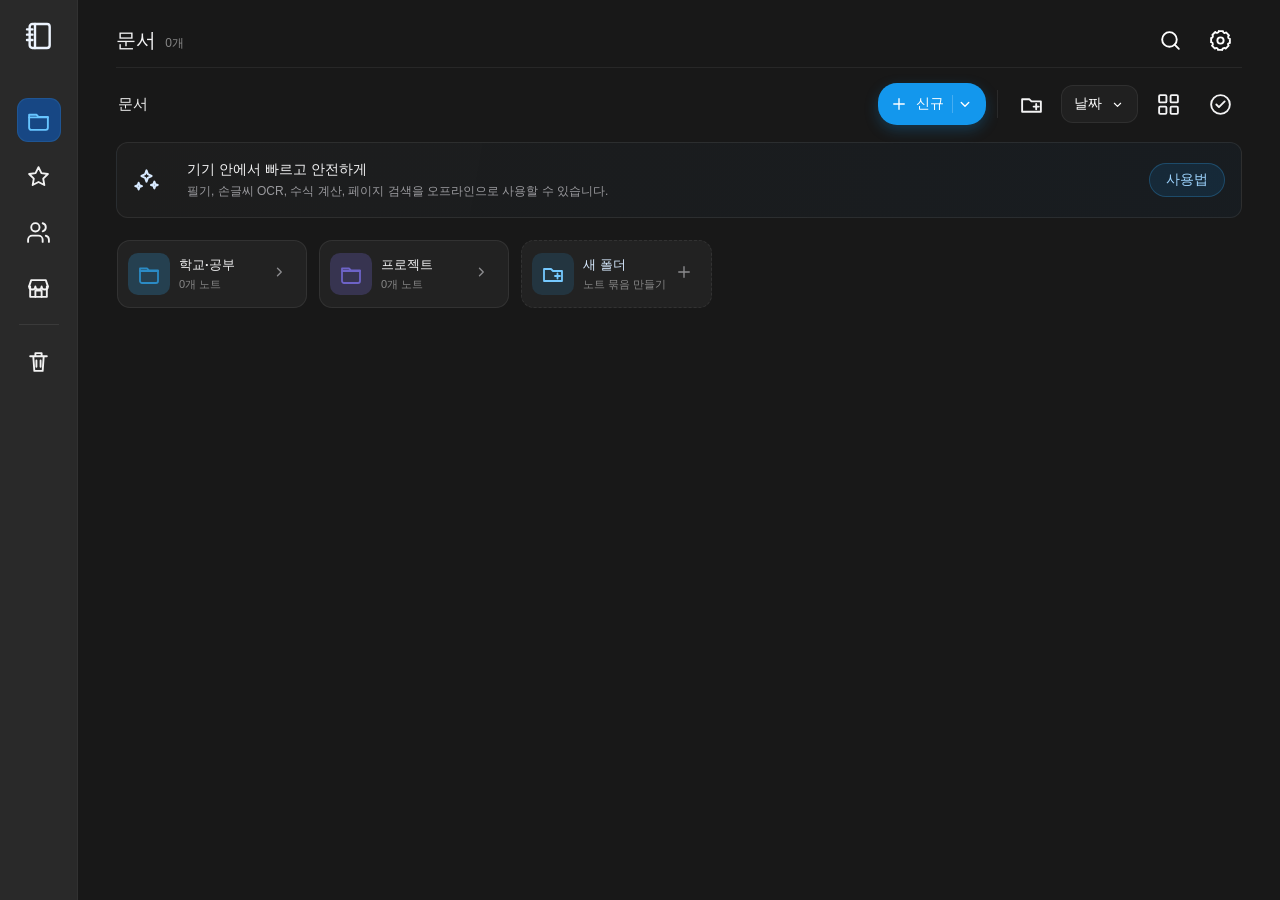
==== commit 91bc4091: "Patch real S Pen release and mid-contact eraser paths The previous 3.3.23 tests normalized button re" ====
--- a/web/index.html
+++ b/web/index.html
@@ -5,7 +5,7 @@
   <meta name="viewport" content="width=device-width, initial-scale=1, maximum-scale=1, viewport-fit=cover, user-scalable=no" />
   <meta name="theme-color" content="#2f5688" />
   <meta name="color-scheme" content="light dark" />
-  <title>bad note 3.3.22</title>
+  <title>bad note 3.3.23</title>
   <link rel="stylesheet" href="styles.css" />
   <link rel="manifest" href="manifest.webmanifest" />
   <link rel="icon" href="icons/icon-192.png" />
@@ -142,7 +142,7 @@
         <div id="sidebarContent" class="sidebar-content"></div>
       </aside>
 
-      <aside id="documentSearch" class="document-search" aria-label="문서 검색">
+      <aside id="documentSearch" class="document-search" aria-label="문서 검색" hidden>
         <header class="search-drawer-header">
           <strong>문서 검색</strong>
           <button class="icon-button compact" data-action="close-document-search" data-icon="close" aria-label="닫기"></button>
@@ -256,6 +256,7 @@
         <label class="setting-row"><span><strong>낙서해서 지우기</strong><small>빠른 지그재그 획으로 겹친 필기를 지웁니다.</small></span><input id="scribbleEraseToggle" type="checkbox" checked /></label>
         <label class="setting-row"><span><strong>그려서 도형 만들기</strong><small>직선을 그린 뒤 잠시 유지하면 정돈된 도형으로 변환합니다.</small></span><input id="drawHoldToggle" type="checkbox" checked /></label>
         <label class="setting-row"><span><strong>스타일러스 정보 표시</strong><small>필압, 기울기, 입력 장치를 화면에 표시합니다.</small></span><input id="telemetryToggle" type="checkbox" /></label>
+        <label class="setting-row range-setting-row"><span><strong>HUD 텍스트 투명도</strong><small>S Pen 지우개와 상태 표시 글자의 투명도를 조절합니다.</small></span><span class="setting-range-control"><output id="hudTextOpacityOutput">100%</output><input id="hudTextOpacityRange" type="range" min="35" max="100" step="5" value="100" /></span></label>
         <label class="setting-row"><span><strong>연속 페이지 보기</strong><small>모든 페이지를 세로로 이어서 표시합니다.</small></span><input id="continuousToggle" type="checkbox" checked /></label>
       </div>
       <div class="sheet-actions"><button class="primary-button" data-action="close-modal"><span data-icon-host="check"></span><span>완료</span></button></div>
--- a/web/styles.css
+++ b/web/styles.css
@@ -17,6 +17,7 @@
   --radius: 16px;
   --safe-top: env(safe-area-inset-top, 0px);
   --safe-bottom: env(safe-area-inset-bottom, 0px);
+  --hud-text-opacity: 1;
   font-family: -apple-system, BlinkMacSystemFont, "Segoe UI", "Apple SD Gothic Neo", "Noto Sans KR", sans-serif;
   color: var(--text);
   background: #171717;
@@ -834,6 +835,11 @@
 .setting-row strong { font-size: 13px; }
 .setting-row small { color: var(--muted); font-size: 11px; line-height: 1.4; }
 .setting-row input { width: 44px; height: 24px; accent-color: var(--accent); }
+.range-setting-row { align-items: center; }
+.range-setting-row > span:first-child { flex: 1 1 auto; min-width: 0; }
+.setting-row .setting-range-control { flex: 0 0 min(180px, 42vw); display: grid; grid-template-columns: 1fr auto; gap: 4px 8px; align-items: center; }
+.setting-row .setting-range-control output { grid-column: 2; color: #617182; font-size: 11px; font-weight: 800; text-align: right; }
+.setting-row .setting-range-control input[type="range"] { grid-column: 1 / -1; width: 100%; height: 24px; accent-color: var(--accent); }
 .language-select {
   min-width: 132px;
   height: 38px;
@@ -1307,11 +1313,17 @@
 .spen-gesture-hud {
   --gesture-x: 0px;
   --gesture-y: 0px;
-  top: 50%;
+  position: fixed;
+  left: 14px;
+  top: calc(var(--safe-top) + 118px);
+  max-width: min(320px, calc(100vw - 28px));
   padding: 13px 17px;
   border-radius: 18px;
   font-size: 13px;
-}
+  transform: translateY(-8px) scale(.97);
+}
+.spen-gesture-hud strong { opacity: var(--hud-text-opacity); }
+.spen-gesture-hud.is-visible { transform: translateY(0) scale(1); }
 .spen-gesture-hud svg { width: 23px; height: 23px; color: #83caff; }
 .spen-direction-dot {
   width: 8px;
@@ -1490,7 +1502,7 @@
   position: fixed;
   z-index: 66;
   top: calc(var(--safe-top) + 112px);
-  right: 14px;
+  left: 14px;
   display: flex;
   align-items: center;
   gap: 7px;
@@ -1509,6 +1521,9 @@
 }
 .native-stylus-chip.is-visible { opacity: 1; transform: translateY(0); }
 .stylus-icon { font-size: 17px; line-height: 1; }
+.native-stylus-chip .stylus-label,
+.native-status-chip .native-status-text,
+.stylus-telemetry { opacity: var(--hud-text-opacity); }
 
 .native-model-status {
   min-height: 58px;
@@ -1555,7 +1570,8 @@
 
 @media (max-width: 600px) {
   .native-status-chip { left: 8px; bottom: calc(var(--safe-bottom) + 64px); max-width: 150px; }
-  .native-stylus-chip { right: 8px; top: calc(var(--safe-top) + 108px); }
+  .native-stylus-chip { left: 8px; top: calc(var(--safe-top) + 108px); }
+  .spen-gesture-hud { left: 8px; top: calc(var(--safe-top) + 108px); max-width: min(300px, calc(100vw - 16px)); }
   .editor-view { --page-sidebar-width: min(390px, 94vw); }
   .sidebar-content { padding: 12px; }
   .page-thumb-grid { gap: 16px 13px; }
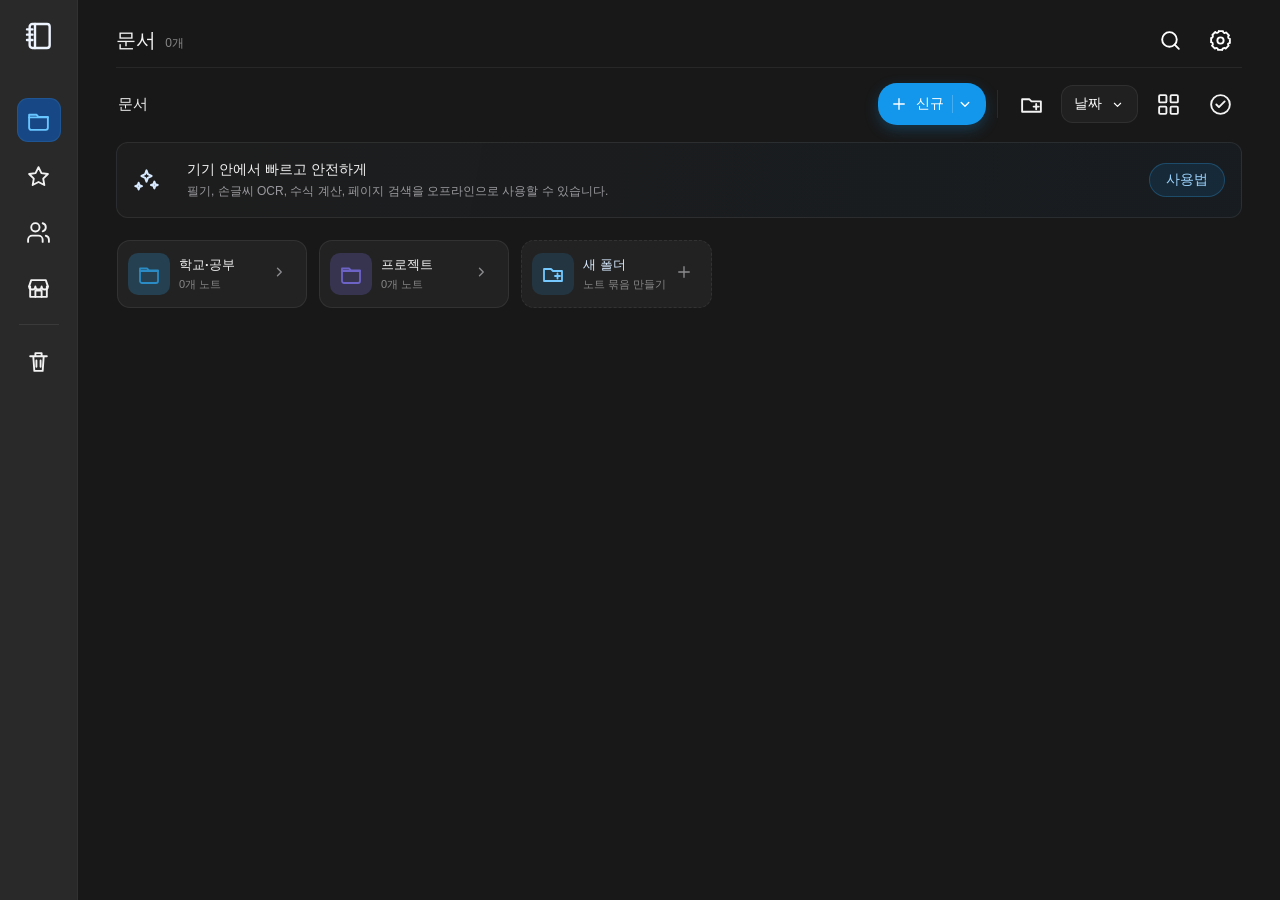
==== commit 7f2b2a2f: "Feat: Correções de PT-BR, Paleta de Cores e Interface" ====
--- a/web/index.html
+++ b/web/index.html
@@ -5,7 +5,7 @@
   <meta name="viewport" content="width=device-width, initial-scale=1, maximum-scale=1, viewport-fit=cover, user-scalable=no" />
   <meta name="theme-color" content="#2f5688" />
   <meta name="color-scheme" content="light dark" />
-  <title>bad note 3.3.23</title>
+  <title>bad note 3.3.25</title>
   <link rel="stylesheet" href="styles.css" />
   <link rel="manifest" href="manifest.webmanifest" />
   <link rel="icon" href="icons/icon-192.png" />
@@ -175,7 +175,7 @@
         <button class="icon-button" data-action="close-modal" data-icon="close" aria-label="닫기"></button>
       </header>
       <label class="field-label" for="newNoteTitle">노트 제목</label>
-      <input id="newNoteTitle" class="text-field" type="text" value="새 노트" maxlength="80" />
+      <input id="newNoteTitle" class="text-field" type="text" placeholder="새 노트" maxlength="80" />
       <div id="templatePicker" class="template-picker"></div>
       <div class="new-note-import-row">
         <button class="pdf-new-note-button" data-action="new-note-pdf"><span data-icon-host="page-plus"></span><span><strong>PDF로 새 노트</strong><small>페이지와 검색 텍스트를 가져옵니다</small></span></button>
@@ -268,6 +268,11 @@
     <div id="toastHost" class="toast-host" aria-live="assertive"></div>
   </div>
 
+  <script src="locales/ko.js"></script>
+  <script src="locales/pt.js"></script>
+  <script src="locales/en.js"></script>
+  <script src="locales/ja.js"></script>
+  <script src="locales/zh.js"></script>
   <script src="app.js"></script>
   <script src="recognition.js"></script>
   <script src="pdf-tools.js"></script>
--- a/web/styles.css
+++ b/web/styles.css
@@ -26,18 +26,68 @@
   -webkit-tap-highlight-color: transparent;
 }
 
-* { box-sizing: border-box; }
-html, body { width: 100%; height: 100%; margin: 0; overflow: hidden; }
-body { overscroll-behavior: none; user-select: none; -webkit-user-select: none; }
-button, input, textarea { font: inherit; }
-button { border: 0; padding: 0; background: transparent; color: inherit; cursor: pointer; }
-button:focus-visible, input:focus-visible, textarea:focus-visible { outline: 3px solid rgba(19,151,237,.45); outline-offset: 2px; }
-input, textarea { user-select: text; -webkit-user-select: text; }
-[hidden] { display: none !important; }
-
-#app, .view { width: 100%; height: 100%; }
-.view { display: none; }
-.view.is-active { display: flex; }
+* {
+  box-sizing: border-box;
+}
+
+html,
+body {
+  width: 100%;
+  height: 100%;
+  margin: 0;
+  overflow: hidden;
+}
+
+body {
+  overscroll-behavior: none;
+  user-select: none;
+  -webkit-user-select: none;
+}
+
+button,
+input,
+textarea {
+  font: inherit;
+}
+
+button {
+  border: 0;
+  padding: 0;
+  background: transparent;
+  color: inherit;
+  cursor: pointer;
+}
+
+button:focus-visible,
+input:focus-visible,
+textarea:focus-visible {
+  outline: 3px solid rgba(19, 151, 237, .45);
+  outline-offset: 2px;
+}
+
+input,
+textarea {
+  user-select: text;
+  -webkit-user-select: text;
+}
+
+[hidden] {
+  display: none !important;
+}
+
+#app,
+.view {
+  width: 100%;
+  height: 100%;
+}
+
+.view {
+  display: none;
+}
+
+.view.is-active {
+  display: flex;
+}
 
 .icon-button {
   position: relative;
@@ -50,14 +100,41 @@
   flex: 0 0 auto;
   transition: background-color .16s ease, color .16s ease, transform .16s ease, opacity .16s ease;
 }
-.icon-button svg, [data-icon-host] svg, .mobile-nav-button svg { width: 25px; height: 25px; display: block; }
-.icon-button:active { transform: scale(.94); }
-.icon-button.compact { width: 36px; height: 36px; border-radius: 10px; }
-.icon-button.plain:hover { background: rgba(255,255,255,.07); }
-.icon-button.danger-button { color: #ff8c8c; }
-.icon-button.danger-button:hover { background: rgba(210,70,70,.13); color: #ffc2c2; }
-
-.primary-button, .secondary-button, .sort-button {
+
+.icon-button svg,
+[data-icon-host] svg,
+.mobile-nav-button svg {
+  width: 25px;
+  height: 25px;
+  display: block;
+}
+
+.icon-button:active {
+  transform: scale(.94);
+}
+
+.icon-button.compact {
+  width: 36px;
+  height: 36px;
+  border-radius: 10px;
+}
+
+.icon-button.plain:hover {
+  background: rgba(255, 255, 255, .07);
+}
+
+.icon-button.danger-button {
+  color: #ff8c8c;
+}
+
+.icon-button.danger-button:hover {
+  background: rgba(210, 70, 70, .13);
+  color: #ffc2c2;
+}
+
+.primary-button,
+.secondary-button,
+.sort-button {
   display: inline-flex;
   align-items: center;
   justify-content: center;
@@ -70,14 +147,41 @@
   white-space: nowrap;
   transition: transform .15s ease, background-color .15s ease, opacity .15s ease;
 }
-.primary-button { background: var(--accent); color: #fff; box-shadow: 0 5px 14px rgba(19,151,237,.25); }
-.primary-button:hover { background: var(--accent-strong); }
-.secondary-button { background: rgba(255,255,255,.08); color: inherit; border: 1px solid rgba(255,255,255,.12); }
-.primary-button:active, .secondary-button:active, .sort-button:active { transform: scale(.97); }
-.primary-button svg, .secondary-button svg { width: 19px; height: 19px; }
+
+.primary-button {
+  background: var(--accent);
+  color: #fff;
+  box-shadow: 0 5px 14px rgba(19, 151, 237, .25);
+}
+
+.primary-button:hover {
+  background: var(--accent-strong);
+}
+
+.secondary-button {
+  background: rgba(255, 255, 255, .08);
+  color: inherit;
+  border: 1px solid rgba(255, 255, 255, .12);
+}
+
+.primary-button:active,
+.secondary-button:active,
+.sort-button:active {
+  transform: scale(.97);
+}
+
+.primary-button svg,
+.secondary-button svg {
+  width: 19px;
+  height: 19px;
+}
 
 /* Library */
-.library-view { background: #181818; color: #f3f3f4; }
+.library-view {
+  background: #181818;
+  color: #f3f3f4;
+}
+
 .library-rail {
   width: 78px;
   flex: 0 0 78px;
@@ -87,15 +191,43 @@
   padding: calc(var(--safe-top) + 14px) 10px calc(var(--safe-bottom) + 14px);
   gap: 12px;
   background: #292929;
-  border-right: 1px solid rgba(255,255,255,.035);
-}
-.rail-brand { color: #eef5ff; }
-.rail-brand svg { width: 32px; height: 32px; }
-.rail-spacer { height: 16px; }
-.rail-button { color: #f2f2f2; border-radius: 11px; }
-.rail-button:hover { background: rgba(255,255,255,.055); }
-.rail-button.is-active { background: #174784; color: #67c5ff; box-shadow: inset 0 0 0 1px rgba(91,184,255,.12); }
-.rail-divider { width: 40px; height: 1px; background: rgba(255,255,255,.08); margin: 2px 0; }
+  border-right: 1px solid rgba(255, 255, 255, .035);
+}
+
+.rail-brand {
+  color: #eef5ff;
+}
+
+.rail-brand svg {
+  width: 32px;
+  height: 32px;
+}
+
+.rail-spacer {
+  height: 16px;
+}
+
+.rail-button {
+  color: #f2f2f2;
+  border-radius: 11px;
+}
+
+.rail-button:hover {
+  background: rgba(255, 255, 255, .055);
+}
+
+.rail-button.is-active {
+  background: #174784;
+  color: #67c5ff;
+  box-shadow: inset 0 0 0 1px rgba(91, 184, 255, .12);
+}
+
+.rail-divider {
+  width: 40px;
+  height: 1px;
+  background: rgba(255, 255, 255, .08);
+  margin: 2px 0;
+}
 
 .library-main {
   flex: 1 1 auto;
@@ -105,18 +237,41 @@
   padding: calc(var(--safe-top) + 14px) clamp(18px, 3vw, 38px) calc(var(--safe-bottom) + 72px);
   scrollbar-color: #4f4f4f transparent;
 }
+
 .library-topbar {
   height: 54px;
   display: flex;
   align-items: center;
   justify-content: space-between;
-  border-bottom: 1px solid rgba(255,255,255,.065);
-}
-.library-top-left { display: flex; align-items: baseline; gap: 10px; }
-.library-topbar h1 { margin: 0; font-size: 20px; letter-spacing: -.35px; }
-.count-label { color: #888; font-size: 12px; }
-.library-top-actions { display: flex; align-items: center; gap: 6px; }
-.library-top-actions .icon-button { color: #fff; }
+  border-bottom: 1px solid rgba(255, 255, 255, .065);
+}
+
+.library-top-left {
+  display: flex;
+  align-items: baseline;
+  gap: 10px;
+}
+
+.library-topbar h1 {
+  margin: 0;
+  font-size: 20px;
+  letter-spacing: -.35px;
+}
+
+.count-label {
+  color: #888;
+  font-size: 12px;
+}
+
+.library-top-actions {
+  display: flex;
+  align-items: center;
+  gap: 6px;
+}
+
+.library-top-actions .icon-button {
+  color: #fff;
+}
 
 .global-search-panel {
   position: sticky;
@@ -130,15 +285,34 @@
   padding: 0 8px;
   border-radius: 14px;
   background: #262626;
-  border: 1px solid rgba(255,255,255,.08);
-  box-shadow: 0 12px 30px rgba(0,0,0,.22);
-}
+  border: 1px solid rgba(255, 255, 255, .08);
+  box-shadow: 0 12px 30px rgba(0, 0, 0, .22);
+}
+
 .global-search-panel input {
-  width: 100%; height: 100%; border: 0; outline: 0; background: transparent; color: #fff; font-size: 15px;
-}
-.global-search-panel input::placeholder { color: #888; }
-.search-leading { color: #aeb2b8; display: flex; justify-content: center; }
-.search-leading svg { width: 22px; height: 22px; }
+  width: 100%;
+  height: 100%;
+  border: 0;
+  outline: 0;
+  background: transparent;
+  color: #fff;
+  font-size: 15px;
+}
+
+.global-search-panel input::placeholder {
+  color: #888;
+}
+
+.search-leading {
+  color: #aeb2b8;
+  display: flex;
+  justify-content: center;
+}
+
+.search-leading svg {
+  width: 22px;
+  height: 22px;
+}
 
 .library-commandbar {
   min-height: 72px;
@@ -147,17 +321,77 @@
   justify-content: space-between;
   gap: 16px;
 }
-.breadcrumb-row { display: flex; align-items: center; min-width: 0; overflow-x: auto; scrollbar-width: none; }
-.breadcrumb-row::-webkit-scrollbar { display: none; }
-.breadcrumb { flex: 0 0 auto; color: #f0f0f0; font-size: 15px; font-weight: 700; padding: 8px 2px; }
-.breadcrumb-separator { color: #757b86; font-weight: 800; padding: 0 9px; flex: 0 0 auto; }
-.command-actions { display: flex; align-items: center; gap: 8px; }
-.new-note-button { height: 40px; border-radius: 19px; padding: 0 12px; }
-.new-note-button .split-lock { display: flex; align-items: center; padding-left: 3px; border-left: 1px solid rgba(255,255,255,.22); }
-.new-note-button svg { width: 18px; height: 18px; }
-.command-divider { width: 1px; height: 28px; background: rgba(255,255,255,.08); margin: 0 3px; }
-.sort-button { color: #fff; background: rgba(255,255,255,.035); border: 1px solid rgba(255,255,255,.07); min-height: 38px; padding: 0 12px; }
-.sort-button svg { width: 15px; height: 15px; }
+
+.breadcrumb-row {
+  display: flex;
+  align-items: center;
+  min-width: 0;
+  overflow-x: auto;
+  scrollbar-width: none;
+}
+
+.breadcrumb-row::-webkit-scrollbar {
+  display: none;
+}
+
+.breadcrumb {
+  flex: 0 0 auto;
+  color: #f0f0f0;
+  font-size: 15px;
+  font-weight: 700;
+  padding: 8px 2px;
+}
+
+.breadcrumb-separator {
+  color: #757b86;
+  font-weight: 800;
+  padding: 0 9px;
+  flex: 0 0 auto;
+}
+
+.command-actions {
+  display: flex;
+  align-items: center;
+  gap: 8px;
+}
+
+.new-note-button {
+  height: 40px;
+  border-radius: 19px;
+  padding: 0 12px;
+}
+
+.new-note-button .split-lock {
+  display: flex;
+  align-items: center;
+  padding-left: 3px;
+  border-left: 1px solid rgba(255, 255, 255, .22);
+}
+
+.new-note-button svg {
+  width: 18px;
+  height: 18px;
+}
+
+.command-divider {
+  width: 1px;
+  height: 28px;
+  background: rgba(255, 255, 255, .08);
+  margin: 0 3px;
+}
+
+.sort-button {
+  color: #fff;
+  background: rgba(255, 255, 255, .035);
+  border: 1px solid rgba(255, 255, 255, .07);
+  min-height: 38px;
+  padding: 0 12px;
+}
+
+.sort-button svg {
+  width: 15px;
+  height: 15px;
+}
 
 .library-banner {
   min-height: 76px;
@@ -168,18 +402,59 @@
   gap: 12px;
   padding: 12px 16px;
   border-radius: 12px;
-  border: 1px solid rgba(255,255,255,.075);
-  background: linear-gradient(100deg, rgba(255,255,255,.025), rgba(22,80,133,.08));
-}
-.banner-icon { display: flex; color: #d8eaff; }
-.banner-icon svg { width: 27px; height: 27px; }
-.banner-copy { min-width: 0; display: flex; flex-direction: column; gap: 4px; }
-.banner-copy strong { font-size: 14px; }
-.banner-copy span { font-size: 12px; color: #9a9a9e; overflow: hidden; white-space: nowrap; text-overflow: ellipsis; }
-.library-banner .secondary-button { min-height: 34px; border-radius: 17px; color: #9ed5ff; border-color: rgba(52,163,235,.28); background: rgba(16,119,191,.15); }
-
-.folder-strip { display: flex; gap: 12px; overflow-x: auto; padding: 0 1px 18px; scrollbar-width: none; }
-.folder-strip::-webkit-scrollbar { display: none; }
+  border: 1px solid rgba(255, 255, 255, .075);
+  background: linear-gradient(100deg, rgba(255, 255, 255, .025), rgba(22, 80, 133, .08));
+}
+
+.banner-icon {
+  display: flex;
+  color: #d8eaff;
+}
+
+.banner-icon svg {
+  width: 27px;
+  height: 27px;
+}
+
+.banner-copy {
+  min-width: 0;
+  display: flex;
+  flex-direction: column;
+  gap: 4px;
+}
+
+.banner-copy strong {
+  font-size: 14px;
+}
+
+.banner-copy span {
+  font-size: 12px;
+  color: #9a9a9e;
+  overflow: hidden;
+  white-space: nowrap;
+  text-overflow: ellipsis;
+}
+
+.library-banner .secondary-button {
+  min-height: 34px;
+  border-radius: 17px;
+  color: #9ed5ff;
+  border-color: rgba(52, 163, 235, .28);
+  background: rgba(16, 119, 191, .15);
+}
+
+.folder-strip {
+  display: flex;
+  gap: 12px;
+  overflow-x: auto;
+  padding: 0 1px 18px;
+  scrollbar-width: none;
+}
+
+.folder-strip::-webkit-scrollbar {
+  display: none;
+}
+
 .folder-chip {
   display: grid;
   grid-template-columns: 42px minmax(82px, 1fr) 26px;
@@ -188,21 +463,68 @@
   min-width: 180px;
   height: 68px;
   padding: 9px 10px;
-  border: 1px solid rgba(255,255,255,.075);
+  border: 1px solid rgba(255, 255, 255, .075);
   background: #222;
   border-radius: 13px;
   text-align: left;
 }
-.folder-chip:hover { background: #272727; }
-.folder-create-chip { border-style: dashed; color: #d7eaff; }
-.folder-create-chip .folder-glyph { background: rgba(43,139,197,.18); color: #75c9ff; }
-.folder-glyph { width: 42px; height: 42px; display: grid; place-items: center; border-radius: 10px; background: #154d81; color: #67c8ff; }
-.folder-glyph svg { width: 24px; height: 24px; }
-.folder-copy { min-width: 0; display: flex; flex-direction: column; gap: 3px; }
-.folder-copy strong { font-size: 13px; overflow: hidden; text-overflow: ellipsis; white-space: nowrap; }
-.folder-copy small { color: #888; font-size: 11px; }
-.folder-menu { color: #8c8c8f; }
-.folder-menu svg { width: 18px; height: 18px; }
+
+.folder-chip:hover {
+  background: #272727;
+}
+
+.folder-create-chip {
+  border-style: dashed;
+  color: #d7eaff;
+}
+
+.folder-create-chip .folder-glyph {
+  background: rgba(43, 139, 197, .18);
+  color: #75c9ff;
+}
+
+.folder-glyph {
+  width: 42px;
+  height: 42px;
+  display: grid;
+  place-items: center;
+  border-radius: 10px;
+  background: #154d81;
+  color: #67c8ff;
+}
+
+.folder-glyph svg {
+  width: 24px;
+  height: 24px;
+}
+
+.folder-copy {
+  min-width: 0;
+  display: flex;
+  flex-direction: column;
+  gap: 3px;
+}
+
+.folder-copy strong {
+  font-size: 13px;
+  overflow: hidden;
+  text-overflow: ellipsis;
+  white-space: nowrap;
+}
+
+.folder-copy small {
+  color: #888;
+  font-size: 11px;
+}
+
+.folder-menu {
+  color: #8c8c8f;
+}
+
+.folder-menu svg {
+  width: 18px;
+  height: 18px;
+}
 
 .document-grid {
   display: grid;
@@ -210,9 +532,24 @@
   gap: 34px clamp(18px, 3.2vw, 44px);
   align-items: start;
 }
-.document-grid.list-mode { display: flex; flex-direction: column; gap: 8px; }
-.document-card { position: relative; min-width: 0; text-align: left; color: #f2f2f2; }
-.document-card:focus-visible { border-radius: 12px; }
+
+.document-grid.list-mode {
+  display: flex;
+  flex-direction: column;
+  gap: 8px;
+}
+
+.document-card {
+  position: relative;
+  min-width: 0;
+  text-align: left;
+  color: #f2f2f2;
+}
+
+.document-card:focus-visible {
+  border-radius: 12px;
+}
+
 .document-cover {
   position: relative;
   width: 100%;
@@ -220,40 +557,180 @@
   overflow: hidden;
   border-radius: 3px 16px 16px 3px;
   background: #fff;
-  box-shadow: 0 5px 16px rgba(0,0,0,.32), inset 5px 0 0 rgba(24,67,110,.13);
-  border: 1px solid rgba(255,255,255,.18);
+  box-shadow: 0 5px 16px rgba(0, 0, 0, .32), inset 5px 0 0 rgba(24, 67, 110, .13);
+  border: 1px solid rgba(255, 255, 255, .18);
   transition: transform .18s ease, box-shadow .18s ease;
 }
-.document-card:hover .document-cover { transform: translateY(-3px); box-shadow: 0 10px 24px rgba(0,0,0,.4), inset 5px 0 0 rgba(24,67,110,.13); }
-.document-cover canvas { width: 100%; height: 100%; display: block; }
-.cover-accent { position: absolute; inset: 0 auto 0 0; width: 5px; background: var(--cover, #2e83c6); opacity: .88; }
-.favorite-toggle { position: absolute; top: 7px; right: 7px; width: 32px; height: 32px; border-radius: 50%; display: grid; place-items: center; color: #acacaf; background: rgba(255,255,255,.72); backdrop-filter: blur(5px); }
-.favorite-toggle.is-active { color: #ffbd23; background: rgba(255, 250, 224, .9); }
-.favorite-toggle svg { width: 20px; height: 20px; }
-.document-meta { padding-top: 10px; }
-.document-title-row { display: grid; grid-template-columns: 1fr 24px; align-items: start; gap: 4px; }
-.document-title { font-size: 14px; font-weight: 650; line-height: 1.35; overflow: hidden; display: -webkit-box; -webkit-box-orient: vertical; -webkit-line-clamp: 2; }
-.document-menu { color: #aaa; display: flex; justify-content: center; }
-.document-menu svg { width: 17px; height: 17px; }
-.document-subtitle { margin-top: 8px; display: flex; align-items: center; justify-content: space-between; color: #777; font-size: 11px; gap: 6px; }
-.document-subtitle span { white-space: nowrap; overflow: hidden; text-overflow: ellipsis; }
-
-.document-grid.list-mode .document-card { display: grid; grid-template-columns: 82px 1fr 32px; align-items: center; gap: 14px; padding: 8px; border-radius: 12px; }
-.document-grid.list-mode .document-card:hover { background: rgba(255,255,255,.04); }
-.document-grid.list-mode .document-cover { width: 72px; height: 96px; aspect-ratio: auto; border-radius: 2px 8px 8px 2px; }
-.document-grid.list-mode .document-meta { padding: 0; }
-.document-grid.list-mode .document-title { font-size: 15px; }
-.document-grid.list-mode .favorite-toggle { top: 50%; right: 8px; transform: translateY(-50%); }
-
-.empty-state { min-height: 50vh; display: flex; flex-direction: column; align-items: center; justify-content: center; text-align: center; color: #e6e6e6; }
-.empty-icon { color: #666; }
-.empty-icon svg { width: 56px; height: 56px; }
-.empty-state h2 { margin: 17px 0 7px; font-size: 20px; }
-.empty-state p { margin: 0 0 18px; color: #858589; font-size: 13px; max-width: 360px; line-height: 1.6; }
-.library-mobile-nav { display: none; }
+
+.document-card:hover .document-cover {
+  transform: translateY(-3px);
+  box-shadow: 0 10px 24px rgba(0, 0, 0, .4), inset 5px 0 0 rgba(24, 67, 110, .13);
+}
+
+.document-cover canvas {
+  width: 100%;
+  height: 100%;
+  display: block;
+}
+
+.cover-accent {
+  position: absolute;
+  inset: 0 auto 0 0;
+  width: 5px;
+  background: var(--cover, #2e83c6);
+  opacity: .88;
+}
+
+.favorite-toggle {
+  position: absolute;
+  top: 7px;
+  right: 7px;
+  width: 32px;
+  height: 32px;
+  border-radius: 50%;
+  display: grid;
+  place-items: center;
+  color: #acacaf;
+  background: rgba(255, 255, 255, .72);
+  backdrop-filter: blur(5px);
+}
+
+.favorite-toggle.is-active {
+  color: #ffbd23;
+  background: rgba(255, 250, 224, .9);
+}
+
+.favorite-toggle svg {
+  width: 20px;
+  height: 20px;
+}
+
+.document-meta {
+  padding-top: 10px;
+}
+
+.document-title-row {
+  display: grid;
+  grid-template-columns: 1fr 24px;
+  align-items: start;
+  gap: 4px;
+}
+
+.document-title {
+  font-size: 14px;
+  font-weight: 650;
+  line-height: 1.35;
+  overflow: hidden;
+  display: -webkit-box;
+  -webkit-box-orient: vertical;
+  -webkit-line-clamp: 2;
+}
+
+.document-menu {
+  color: #aaa;
+  display: flex;
+  justify-content: center;
+}
+
+.document-menu svg {
+  width: 17px;
+  height: 17px;
+}
+
+.document-subtitle {
+  margin-top: 8px;
+  display: flex;
+  align-items: center;
+  justify-content: space-between;
+  color: #777;
+  font-size: 11px;
+  gap: 6px;
+}
+
+.document-subtitle span {
+  white-space: nowrap;
+  overflow: hidden;
+  text-overflow: ellipsis;
+}
+
+.document-grid.list-mode .document-card {
+  display: grid;
+  grid-template-columns: 82px 1fr 32px;
+  align-items: center;
+  gap: 14px;
+  padding: 8px;
+  border-radius: 12px;
+}
+
+.document-grid.list-mode .document-card:hover {
+  background: rgba(255, 255, 255, .04);
+}
+
+.document-grid.list-mode .document-cover {
+  width: 72px;
+  height: 96px;
+  aspect-ratio: auto;
+  border-radius: 2px 8px 8px 2px;
+}
+
+.document-grid.list-mode .document-meta {
+  padding: 0;
+}
+
+.document-grid.list-mode .document-title {
+  font-size: 15px;
+}
+
+.document-grid.list-mode .favorite-toggle {
+  top: 50%;
+  right: 8px;
+  transform: translateY(-50%);
+}
+
+.empty-state {
+  min-height: 50vh;
+  display: flex;
+  flex-direction: column;
+  align-items: center;
+  justify-content: center;
+  text-align: center;
+  color: #e6e6e6;
+}
+
+.empty-icon {
+  color: #666;
+}
+
+.empty-icon svg {
+  width: 56px;
+  height: 56px;
+}
+
+.empty-state h2 {
+  margin: 17px 0 7px;
+  font-size: 20px;
+}
+
+.empty-state p {
+  margin: 0 0 18px;
+  color: #858589;
+  font-size: 13px;
+  max-width: 360px;
+  line-height: 1.6;
+}
+
+.library-mobile-nav {
+  display: none;
+}
 
 /* Editor */
-.editor-view { position: relative; flex-direction: column; background: #f6f6f7; color: var(--text); }
+.editor-view {
+  position: relative;
+  flex-direction: column;
+  background: #f6f6f7;
+  color: var(--text);
+}
+
 .document-tabs {
   height: calc(var(--safe-top) + 34px);
   padding-top: var(--safe-top);
@@ -262,11 +739,32 @@
   align-items: center;
   background: #233e64;
   color: #e9f2fb;
-  border-bottom: 1px solid rgba(255,255,255,.11);
-}
-.tab-home, .tab-add { width: 40px; height: 32px; border-radius: 0; }
-.tab-home svg, .tab-add svg { width: 19px; height: 19px; }
-.tab-list { flex: 1; min-width: 0; height: 100%; display: flex; align-items: flex-end; gap: 2px; overflow: hidden; }
+  border-bottom: 1px solid rgba(255, 255, 255, .11);
+}
+
+.tab-home,
+.tab-add {
+  width: 40px;
+  height: 32px;
+  border-radius: 0;
+}
+
+.tab-home svg,
+.tab-add svg {
+  width: 19px;
+  height: 19px;
+}
+
+.tab-list {
+  flex: 1;
+  min-width: 0;
+  height: 100%;
+  display: flex;
+  align-items: flex-end;
+  gap: 2px;
+  overflow: hidden;
+}
+
 .document-tab {
   height: 29px;
   min-width: 120px;
@@ -275,15 +773,33 @@
   grid-template-columns: 1fr 22px;
   align-items: center;
   padding: 0 6px 0 11px;
-  color: rgba(255,255,255,.66);
-  background: rgba(255,255,255,.04);
+  color: rgba(255, 255, 255, .66);
+  background: rgba(255, 255, 255, .04);
   border-radius: 8px 8px 0 0;
   font-size: 12px;
 }
-.document-tab.is-active { color: #fff; background: var(--blue); }
-.document-tab-title { overflow: hidden; white-space: nowrap; text-overflow: ellipsis; }
-.document-tab-close { display: grid; place-items: center; opacity: .7; }
-.document-tab-close svg { width: 14px; height: 14px; }
+
+.document-tab.is-active {
+  color: #fff;
+  background: var(--blue);
+}
+
+.document-tab-title {
+  overflow: hidden;
+  white-space: nowrap;
+  text-overflow: ellipsis;
+}
+
+.document-tab-close {
+  display: grid;
+  place-items: center;
+  opacity: .7;
+}
+
+.document-tab-close svg {
+  width: 14px;
+  height: 14px;
+}
 
 .editor-navbar {
   height: 62px;
@@ -294,20 +810,80 @@
   padding: 0 12px;
   color: #fff;
   background: var(--blue);
-  box-shadow: 0 1px 0 rgba(0,0,0,.12);
+  box-shadow: 0 1px 0 rgba(0, 0, 0, .12);
   z-index: 20;
 }
-.nav-left, .nav-right { display: flex; align-items: center; gap: 4px; }
-.nav-right { justify-content: flex-end; }
-.main-toolbar { display: flex; align-items: center; justify-content: center; gap: 5px; min-width: 0; }
-.toolbar-button { color: #fff; width: 48px; height: 48px; border-radius: 15px; }
-.toolbar-button:hover { background: rgba(255,255,255,.08); }
-.toolbar-button.is-active { background: #d9e4ef; color: #162b44; box-shadow: 0 3px 7px rgba(0,0,0,.13); }
-.toolbar-button.is-active[data-tool="pen"] { color: #1d677b; }
-.toolbar-divider { width: 1px; height: 32px; background: rgba(255,255,255,.13); margin: 0 5px; }
-.record-dot { position: absolute; right: 7px; top: 7px; width: 8px; height: 8px; border-radius: 50%; background: #ff4646; opacity: 0; box-shadow: 0 0 0 3px rgba(255,70,70,.18); }
-.record-dot.is-active { opacity: 1; animation: pulse 1.2s infinite; }
-@keyframes pulse { 50% { transform: scale(.7); opacity: .55; } }
+
+.nav-left,
+.nav-right {
+  display: flex;
+  align-items: center;
+  gap: 4px;
+}
+
+.nav-right {
+  justify-content: flex-end;
+}
+
+.main-toolbar {
+  display: flex;
+  align-items: center;
+  justify-content: center;
+  gap: 5px;
+  min-width: 0;
+}
+
+.toolbar-button {
+  color: #fff;
+  width: 48px;
+  height: 48px;
+  border-radius: 15px;
+}
+
+.toolbar-button:hover {
+  background: rgba(255, 255, 255, .08);
+}
+
+.toolbar-button.is-active {
+  background: #d9e4ef;
+  color: #162b44;
+  box-shadow: 0 3px 7px rgba(0, 0, 0, .13);
+}
+
+.toolbar-button.is-active[data-tool="pen"] {
+  color: #1d677b;
+}
+
+.toolbar-divider {
+  width: 1px;
+  height: 32px;
+  background: rgba(255, 255, 255, .13);
+  margin: 0 5px;
+}
+
+.record-dot {
+  position: absolute;
+  right: 7px;
+  top: 7px;
+  width: 8px;
+  height: 8px;
+  border-radius: 50%;
+  background: #ff4646;
+  opacity: 0;
+  box-shadow: 0 0 0 3px rgba(255, 70, 70, .18);
+}
+
+.record-dot.is-active {
+  opacity: 1;
+  animation: pulse 1.2s infinite;
+}
+
+@keyframes pulse {
+  50% {
+    transform: scale(.7);
+    opacity: .55;
+  }
+}
 
 .active-tool-dock {
   position: absolute;
@@ -318,10 +894,33 @@
   transition: top .18s ease, bottom .18s ease, left .18s ease, right .18s ease, transform .18s ease;
   pointer-events: none;
 }
-.active-tool-dock.top { top: calc(var(--safe-top) + 105px); left: 50%; transform: translateX(-50%); }
-.active-tool-dock.bottom { bottom: calc(var(--safe-bottom) + 18px); left: 50%; transform: translateX(-50%); }
-.active-tool-dock.left { left: 14px; top: 50%; transform: translateY(-50%); flex-direction: column; }
-.active-tool-dock.right { right: 14px; top: 50%; transform: translateY(-50%); flex-direction: column; }
+
+.active-tool-dock.top {
+  top: calc(var(--safe-top) + 105px);
+  left: 50%;
+  transform: translateX(-50%);
+}
+
+.active-tool-dock.bottom {
+  bottom: calc(var(--safe-bottom) + 18px);
+  left: 50%;
+  transform: translateX(-50%);
+}
+
+.active-tool-dock.left {
+  left: 14px;
+  top: 50%;
+  transform: translateY(-50%);
+  flex-direction: column;
+}
+
+.active-tool-dock.right {
+  right: 14px;
+  top: 50%;
+  transform: translateY(-50%);
+  flex-direction: column;
+}
+
 .active-tool-menu {
   pointer-events: auto;
   min-height: 60px;
@@ -331,24 +930,89 @@
   gap: 7px;
   padding: 6px 10px;
   color: #f6f6f6;
-  background: rgba(23,23,23,.97);
+  background: rgba(23, 23, 23, .97);
   border-radius: 21px;
-  box-shadow: 0 7px 20px rgba(0,0,0,.25), inset 0 0 0 1px rgba(255,255,255,.07);
+  box-shadow: 0 7px 20px rgba(0, 0, 0, .25), inset 0 0 0 1px rgba(255, 255, 255, .07);
   overflow-x: auto;
   scrollbar-width: none;
   backdrop-filter: blur(12px);
 }
-.active-tool-menu::-webkit-scrollbar { display: none; }
-.active-tool-menu .icon-button { width: 45px; height: 45px; border-radius: 13px; color: #f4f4f4; }
-.active-tool-menu .icon-button:hover { background: rgba(255,255,255,.08); }
-.active-tool-menu .icon-button.is-active { background: #327c92; color: #fff; }
-.active-tool-menu .active-divider { width: 1px; height: 36px; flex: 0 0 1px; background: rgba(255,255,255,.13); margin: 0 3px; }
-.active-tool-menu .tool-name-button { min-width: 98px; height: 44px; display: flex; align-items: center; justify-content: center; gap: 7px; padding: 0 10px; border-radius: 14px; background: rgba(255,255,255,.07); font-weight: 700; font-size: 13px; }
-.active-tool-menu .tool-name-button.is-active { background: rgba(255,255,255,.19); color: #fff; box-shadow: inset 0 0 0 1px rgba(255,255,255,.24); }
-.active-tool-menu .tool-name-button svg { width: 24px; height: 24px; }
-.active-tool-menu .width-slot { width: 45px; height: 45px; flex: 0 0 45px; display: grid; place-items: center; border-radius: 13px; }
-.active-tool-menu .width-slot:hover, .active-tool-menu .width-slot.is-active { background: rgba(255,255,255,.09); }
-.width-swatch { display: block; width: 28px; border-radius: 99px; background: currentColor; min-height: 2px; }
+
+.active-tool-menu::-webkit-scrollbar {
+  display: none;
+}
+
+.active-tool-menu .icon-button {
+  width: 45px;
+  height: 45px;
+  border-radius: 13px;
+  color: #f4f4f4;
+}
+
+.active-tool-menu .icon-button:hover {
+  background: rgba(255, 255, 255, .08);
+}
+
+.active-tool-menu .icon-button.is-active {
+  background: #327c92;
+  color: #fff;
+}
+
+.active-tool-menu .active-divider {
+  width: 1px;
+  height: 36px;
+  flex: 0 0 1px;
+  background: rgba(255, 255, 255, .13);
+  margin: 0 3px;
+}
+
+.active-tool-menu .tool-name-button {
+  min-width: 98px;
+  height: 44px;
+  display: flex;
+  align-items: center;
+  justify-content: center;
+  gap: 7px;
+  padding: 0 10px;
+  border-radius: 14px;
+  background: rgba(255, 255, 255, .07);
+  font-weight: 700;
+  font-size: 13px;
+}
+
+.active-tool-menu .tool-name-button.is-active {
+  background: rgba(255, 255, 255, .19);
+  color: #fff;
+  box-shadow: inset 0 0 0 1px rgba(255, 255, 255, .24);
+}
+
+.active-tool-menu .tool-name-button svg {
+  width: 24px;
+  height: 24px;
+}
+
+.active-tool-menu .width-slot {
+  width: 45px;
+  height: 45px;
+  flex: 0 0 45px;
+  display: grid;
+  place-items: center;
+  border-radius: 13px;
+}
+
+.active-tool-menu .width-slot:hover,
+.active-tool-menu .width-slot.is-active {
+  background: rgba(255, 255, 255, .09);
+}
+
+.width-swatch {
+  display: block;
+  width: 28px;
+  border-radius: 99px;
+  background: currentColor;
+  min-height: 2px;
+}
+
 .width-slider {
   height: 39px;
   width: 126px;
@@ -359,11 +1023,12 @@
   gap: 7px;
   padding: 0 8px;
   border-radius: 12px;
-  background: rgba(255,255,255,.08);
+  background: rgba(255, 255, 255, .08);
   color: #f6f6f6;
   font-size: 12px;
   font-weight: 800;
 }
+
 .width-slider input {
   appearance: none;
   min-width: 0;
@@ -373,11 +1038,13 @@
   outline: 0;
   background: transparent;
 }
+
 .width-slider input::-webkit-slider-runnable-track {
   height: 5px;
   border-radius: 99px;
-  background: linear-gradient(90deg, #7dd3fc calc(var(--progress) * 100%), rgba(255,255,255,.22) 0);
-}
+  background: linear-gradient(90deg, #7dd3fc calc(var(--progress) * 100%), rgba(255, 255, 255, .22) 0);
+}
+
 .width-slider input::-webkit-slider-thumb {
   appearance: none;
   width: 17px;
@@ -385,18 +1052,21 @@
   margin-top: -6px;
   border-radius: 50%;
   background: #fff;
-  box-shadow: 0 1px 5px rgba(0,0,0,.32);
-}
+  box-shadow: 0 1px 5px rgba(0, 0, 0, .32);
+}
+
 .width-slider input::-moz-range-track {
   height: 5px;
   border-radius: 99px;
-  background: rgba(255,255,255,.22);
-}
+  background: rgba(255, 255, 255, .22);
+}
+
 .width-slider input::-moz-range-progress {
   height: 5px;
   border-radius: 99px;
   background: #7dd3fc;
 }
+
 .width-slider input::-moz-range-thumb {
   width: 17px;
   height: 17px;
@@ -404,26 +1074,105 @@
   border-radius: 50%;
   background: #fff;
 }
-.color-slot { position: relative; width: 39px; height: 39px; flex: 0 0 39px; border-radius: 50%; display: grid; place-items: center; border: 2px solid transparent; }
-.color-slot::before { content: ""; width: 28px; height: 28px; border-radius: 50%; background: var(--swatch); box-shadow: inset 0 0 0 1px rgba(0,0,0,.15); }
-.color-slot.is-active { border-color: #fff; }
-.color-slot.add-color { border: 2px dashed rgba(255,255,255,.7); color: #fff; }
-.color-slot.add-color::before { display: none; }
-.color-slot.add-color svg { width: 18px; height: 18px; }
-.active-label { min-width: 90px; color: #b5b5b5; font-size: 12px; font-weight: 700; text-align: center; padding: 0 8px; }
-.dock-grip { pointer-events: auto; width: 24px; height: 44px; border-radius: 10px; display: grid; place-items: center; opacity: .55; }
-.dock-grip span { width: 4px; height: 22px; border-radius: 3px; background: #53565c; box-shadow: 7px 0 #53565c; }
-.active-tool-dock.left .active-tool-menu, .active-tool-dock.right .active-tool-menu { flex-direction: column; max-width: 66px; max-height: min(700px, calc(100vh - 140px)); }
-.active-tool-dock.left .active-divider, .active-tool-dock.right .active-divider { width: 36px; height: 1px; }
-.active-tool-dock.left .tool-name-button, .active-tool-dock.right .tool-name-button, .active-tool-dock.left .active-label, .active-tool-dock.right .active-label { min-width: 45px; width: 45px; padding: 0; }
-.active-tool-dock.left .tool-name-button span, .active-tool-dock.right .tool-name-button span { display: none; }
+
+.color-slot {
+  position: relative;
+  width: 39px;
+  height: 39px;
+  flex: 0 0 39px;
+  border-radius: 50%;
+  display: grid;
+  place-items: center;
+  border: 2px solid transparent;
+}
+
+.color-slot::before {
+  content: "";
+  width: 28px;
+  height: 28px;
+  border-radius: 50%;
+  background: var(--swatch);
+  box-shadow: inset 0 0 0 1px rgba(0, 0, 0, .15);
+}
+
+.color-slot.is-active {
+  border-color: #fff;
+}
+
+.color-slot.add-color {
+  border: 2px dashed rgba(255, 255, 255, .7);
+  color: #fff;
+}
+
+.color-slot.add-color::before {
+  display: none;
+}
+
+.color-slot.add-color svg {
+  width: 18px;
+  height: 18px;
+}
+
+.active-label {
+  min-width: 90px;
+  color: #b5b5b5;
+  font-size: 12px;
+  font-weight: 700;
+  text-align: center;
+  padding: 0 8px;
+}
+
+.dock-grip {
+  pointer-events: auto;
+  width: 24px;
+  height: 44px;
+  border-radius: 10px;
+  display: grid;
+  place-items: center;
+  opacity: .55;
+}
+
+.dock-grip span {
+  width: 4px;
+  height: 22px;
+  border-radius: 3px;
+  background: #53565c;
+  box-shadow: 7px 0 #53565c;
+}
+
+.active-tool-dock.left .active-tool-menu,
+.active-tool-dock.right .active-tool-menu {
+  flex-direction: column;
+  max-width: 66px;
+  max-height: min(700px, calc(100vh - 140px));
+}
+
+.active-tool-dock.left .active-divider,
+.active-tool-dock.right .active-divider {
+  width: 36px;
+  height: 1px;
+}
+
+.active-tool-dock.left .tool-name-button,
+.active-tool-dock.right .tool-name-button,
+.active-tool-dock.left .active-label,
+.active-tool-dock.right .active-label {
+  min-width: 45px;
+  width: 45px;
+  padding: 0;
+}
+
+.active-tool-dock.left .tool-name-button span,
+.active-tool-dock.right .tool-name-button span {
+  display: none;
+}
 
 .undo-pill {
   position: absolute;
   z-index: 22;
   left: 13px;
-  top: auto;
-  bottom: calc(var(--safe-bottom) + 18px);
+  top: calc(var(--safe-top) + 114px);
+  bottom: auto;
   width: 146px;
   height: 68px;
   display: flex;
@@ -431,13 +1180,25 @@
   justify-content: center;
   gap: 6px;
   border-radius: 20px;
-  background: rgba(87,87,88,.75);
+  background: rgba(87, 87, 88, .75);
   backdrop-filter: blur(8px);
-  box-shadow: 0 10px 24px rgba(0,0,0,.12);
-}
-.undo-pill .icon-button { color: rgba(255,255,255,.5); width: 57px; height: 52px; }
-.undo-pill .icon-button:not(:disabled) { color: #f5f5f5; }
-.undo-pill .icon-button:disabled { opacity: .32; cursor: default; }
+  box-shadow: 0 10px 24px rgba(0, 0, 0, .12);
+}
+
+.undo-pill .icon-button {
+  color: rgba(255, 255, 255, .5);
+  width: 57px;
+  height: 52px;
+}
+
+.undo-pill .icon-button:not(:disabled) {
+  color: #f5f5f5;
+}
+
+.undo-pill .icon-button:disabled {
+  opacity: .32;
+  cursor: default;
+}
 
 .editor-viewport {
   position: relative;
@@ -449,8 +1210,15 @@
   scrollbar-color: #b5b7bc transparent;
   touch-action: none;
 }
-.editor-view { --page-sidebar-width: min(420px, 92vw); }
-.editor-view.is-sidebar-open .editor-viewport { padding-left: var(--page-sidebar-width); }
+
+.editor-view {
+  --page-sidebar-width: min(420px, 92vw);
+}
+
+.editor-view.is-sidebar-open .editor-viewport {
+  padding-left: var(--page-sidebar-width);
+}
+
 .page-stack {
   --zoom: 1;
   --page-width: min(880px, calc(100vw - 104px));
@@ -464,8 +1232,15 @@
   gap: 0;
   padding: 64px 24px 96px;
 }
-.page-stack.single-mode .page-wrap:not(.is-active) { display: none; }
-.page-stack.single-mode .page-insert-gap:not(.is-active-gap) { display: none; }
+
+.page-stack.single-mode .page-wrap:not(.is-active) {
+  display: none;
+}
+
+.page-stack.single-mode .page-insert-gap:not(.is-active-gap) {
+  display: none;
+}
+
 .page-wrap {
   position: relative;
   width: var(--page-width);
@@ -477,18 +1252,41 @@
   content-visibility: auto;
   contain-intrinsic-size: 880px 1244px;
 }
-.page-wrap.is-active { box-shadow: 0 0 0 2px rgba(19,151,237,.25); }
+
+.page-wrap.is-active {
+  box-shadow: 0 0 0 2px rgba(19, 151, 237, .25);
+}
+
 .page-canvas {
+  position: relative;
+  z-index: 1;
   width: 100%;
   height: 100%;
   display: block;
   background: #fff;
-  box-shadow: 0 8px 30px rgba(34,38,46,.16);
+  box-shadow: 0 8px 30px rgba(34, 38, 46, .16);
   touch-action: none;
   cursor: crosshair;
 }
-.page-stack[data-tool="hand"] .page-canvas { cursor: grab; }
-.page-stack[data-tool="hand"] .page-canvas:active { cursor: grabbing; }
+
+.page-vector-overlay {
+  position: absolute;
+  inset: 0;
+  z-index: 2;
+  width: 100%;
+  height: 100%;
+  pointer-events: none;
+  overflow: hidden;
+}
+
+.page-stack[data-tool="hand"] .page-canvas {
+  cursor: grab;
+}
+
+.page-stack[data-tool="hand"] .page-canvas:active {
+  cursor: grabbing;
+}
+
 .page-number-chip {
   position: absolute;
   left: -46px;
@@ -499,12 +1297,13 @@
   place-items: center;
   padding: 0 7px;
   border-radius: 13px;
-  background: rgba(41,44,50,.72);
+  background: rgba(41, 44, 50, .72);
   color: #fff;
   font-size: 11px;
   font-weight: 700;
   pointer-events: none;
 }
+
 .page-insert-gap {
   width: var(--page-width);
   min-height: var(--page-gap);
@@ -515,6 +1314,7 @@
   position: relative;
   z-index: 2;
 }
+
 .page-insert-gap::before {
   content: "";
   position: absolute;
@@ -524,6 +1324,7 @@
   height: 1px;
   background: rgba(72, 89, 111, .16);
 }
+
 .next-page-button {
   height: 38px;
   position: relative;
@@ -534,16 +1335,27 @@
   padding: 0 14px;
   border-radius: 19px;
   color: #41536a;
-  background: rgba(255,255,255,.94);
-  box-shadow: 0 5px 16px rgba(25,37,50,.16);
-  border: 1px solid rgba(32,46,63,.08);
+  background: rgba(255, 255, 255, .94);
+  box-shadow: 0 5px 16px rgba(25, 37, 50, .16);
+  border: 1px solid rgba(32, 46, 63, .08);
   font-size: 12px;
   font-weight: 700;
 }
-.page-insert-gap.is-large-doc .next-page-button { height: 34px; padding: 0 12px; font-size: 11px; }
-.next-page-button svg { width: 17px; height: 17px; }
-
-.page-indicator, .zoom-indicator, .stylus-telemetry {
+
+.page-insert-gap.is-large-doc .next-page-button {
+  height: 34px;
+  padding: 0 12px;
+  font-size: 11px;
+}
+
+.next-page-button svg {
+  width: 17px;
+  height: 17px;
+}
+
+.page-indicator,
+.zoom-indicator,
+.stylus-telemetry {
   position: absolute;
   z-index: 18;
   bottom: calc(var(--safe-bottom) + 14px);
@@ -554,38 +1366,111 @@
   padding: 0 13px;
   border-radius: 17px;
   color: #fff;
-  background: rgba(38,41,46,.7);
+  background: rgba(38, 41, 46, .7);
   backdrop-filter: blur(8px);
   font-size: 12px;
   font-weight: 700;
   pointer-events: none;
 }
-.page-indicator { left: 50%; transform: translateX(-50%); }
-.zoom-indicator { right: 14px; min-width: 62px; }
-.stylus-telemetry { left: 14px; font-weight: 500; max-width: 320px; overflow: hidden; white-space: nowrap; text-overflow: ellipsis; }
-
-.page-sidebar, .document-search {
+
+.page-indicator {
+  left: 50%;
+  transform: translateX(-50%);
+}
+
+.zoom-indicator {
+  right: 14px;
+  min-width: 62px;
+}
+
+.stylus-telemetry {
+  left: 14px;
+  font-weight: 500;
+  max-width: 320px;
+  overflow: hidden;
+  white-space: nowrap;
+  text-overflow: ellipsis;
+  bottom: calc(var(--safe-bottom) + 14px);
+}
+
+.page-sidebar,
+.document-search {
   position: absolute;
   z-index: 35;
   top: calc(var(--safe-top) + 96px);
   bottom: 0;
   width: var(--page-sidebar-width);
-  background: rgba(252,252,253,.98);
-  box-shadow: 12px 0 28px rgba(24,31,42,.15);
+  background: rgba(252, 252, 253, .98);
+  box-shadow: 12px 0 28px rgba(24, 31, 42, .15);
   transform: translateX(-105%);
   transition: transform .22s ease;
   backdrop-filter: blur(18px);
 }
-.page-sidebar { left: 0; }
-.page-sidebar.is-open { transform: translateX(0); }
-.document-search { right: 0; transform: translateX(105%); box-shadow: -12px 0 28px rgba(24,31,42,.15); }
-.document-search.is-open { transform: translateX(0); }
-.sidebar-header, .search-drawer-header { height: 58px; display: flex; align-items: center; justify-content: space-between; padding: 0 12px 0 16px; border-bottom: 1px solid var(--border); }
-.sidebar-tabs { display: flex; gap: 12px; height: 100%; align-items: flex-end; }
-.sidebar-tab { position: relative; height: 44px; color: #7b7e86; font-weight: 700; font-size: 13px; }
-.sidebar-tab.is-active { color: var(--text); }
-.sidebar-tab.is-active::after { content: ""; position: absolute; left: 0; right: 0; bottom: 0; height: 3px; border-radius: 3px 3px 0 0; background: var(--accent); }
-.sidebar-content { height: calc(100% - 58px); overflow: auto; padding: 14px; }
+
+.page-sidebar {
+  left: 0;
+}
+
+.page-sidebar.is-open {
+  transform: translateX(0);
+}
+
+.document-search {
+  right: 0;
+  transform: translateX(105%);
+  box-shadow: -12px 0 28px rgba(24, 31, 42, .15);
+}
+
+.document-search.is-open {
+  transform: translateX(0);
+}
+
+.sidebar-header,
+.search-drawer-header {
+  height: 58px;
+  display: flex;
+  align-items: center;
+  justify-content: space-between;
+  padding: 0 12px 0 16px;
+  border-bottom: 1px solid var(--border);
+}
+
+.sidebar-tabs {
+  display: flex;
+  gap: 12px;
+  height: 100%;
+  align-items: flex-end;
+}
+
+.sidebar-tab {
+  position: relative;
+  height: 44px;
+  color: #7b7e86;
+  font-weight: 700;
+  font-size: 13px;
+}
+
+.sidebar-tab.is-active {
+  color: var(--text);
+}
+
+.sidebar-tab.is-active::after {
+  content: "";
+  position: absolute;
+  left: 0;
+  right: 0;
+  bottom: 0;
+  height: 3px;
+  border-radius: 3px 3px 0 0;
+  background: var(--accent);
+}
+
+.sidebar-content {
+  height: calc(100% - 58px);
+  overflow: auto;
+  padding: 14px;
+}
+
 .sidebar-page-tools {
   display: grid;
   grid-template-columns: 1fr 36px;
@@ -593,6 +1478,7 @@
   align-items: end;
   margin-bottom: 16px;
 }
+
 .sidebar-page-jump {
   min-width: 0;
   display: grid;
@@ -601,6 +1487,7 @@
   font-size: 11px;
   font-weight: 700;
 }
+
 .sidebar-page-jump input {
   width: 100%;
   height: 36px;
@@ -613,8 +1500,13 @@
   text-align: center;
   -moz-appearance: textfield;
 }
+
 .sidebar-page-jump input::-webkit-outer-spin-button,
-.sidebar-page-jump input::-webkit-inner-spin-button { -webkit-appearance: none; margin: 0; }
+.sidebar-page-jump input::-webkit-inner-spin-button {
+  -webkit-appearance: none;
+  margin: 0;
+}
+
 .page-jump-button {
   width: 36px;
   height: 36px;
@@ -625,31 +1517,54 @@
   background: #e9f3fb;
   color: #255f95;
 }
-.page-jump-button svg { width: 17px; height: 17px; }
+
+.page-jump-button svg {
+  width: 17px;
+  height: 17px;
+}
+
 .page-thumb-grid {
   display: grid;
   grid-template-columns: repeat(2, minmax(0, 1fr));
   align-items: start;
   gap: 18px 16px;
 }
-.page-thumb-item { min-width: 0; display: grid; gap: 7px; text-align: left; }
+
+.page-thumb-item {
+  min-width: 0;
+  display: grid;
+  gap: 7px;
+  text-align: left;
+}
+
 .page-thumb-card {
   position: relative;
   width: 100%;
   aspect-ratio: 1000 / 1414;
   display: block;
   overflow: hidden;
-  border: 1px solid rgba(44,60,78,.12);
+  border: 1px solid rgba(44, 60, 78, .12);
   border-radius: 8px;
   background: #fff;
-  box-shadow: 0 3px 12px rgba(22,31,42,.13);
-}
-.page-thumb-card:hover { box-shadow: 0 6px 17px rgba(22,31,42,.18); }
+  box-shadow: 0 3px 12px rgba(22, 31, 42, .13);
+}
+
+.page-thumb-card:hover {
+  box-shadow: 0 6px 17px rgba(22, 31, 42, .18);
+}
+
 .page-thumb-item.is-active .page-thumb-card {
   border-color: #1596ec;
-  box-shadow: 0 0 0 2px rgba(21,150,236,.38), 0 5px 15px rgba(22,31,42,.14);
-}
-.page-thumb-canvas { width: 100%; height: 100%; display: block; background: #fff; }
+  box-shadow: 0 0 0 2px rgba(21, 150, 236, .38), 0 5px 15px rgba(22, 31, 42, .14);
+}
+
+.page-thumb-canvas {
+  width: 100%;
+  height: 100%;
+  display: block;
+  background: #fff;
+}
+
 .page-thumb-bookmark {
   position: absolute;
   top: 5px;
@@ -658,13 +1573,24 @@
   height: 26px;
   display: grid;
   place-items: center;
-  color: rgba(36,45,56,.42);
-  background: rgba(255,255,255,.82);
+  color: rgba(36, 45, 56, .42);
+  background: rgba(255, 255, 255, .82);
   border-radius: 0 0 6px 6px;
 }
-.page-thumb-bookmark svg { width: 17px; height: 17px; }
-.page-thumb-bookmark:not(.is-bookmarked) { opacity: .55; }
-.page-thumb-bookmark.is-bookmarked { color: #255f95; }
+
+.page-thumb-bookmark svg {
+  width: 17px;
+  height: 17px;
+}
+
+.page-thumb-bookmark:not(.is-bookmarked) {
+  opacity: .55;
+}
+
+.page-thumb-bookmark.is-bookmarked {
+  color: #255f95;
+}
+
 .page-thumb-footer {
   min-height: 28px;
   display: grid;
@@ -672,6 +1598,7 @@
   align-items: center;
   gap: 4px;
 }
+
 .page-thumb-title {
   min-width: 0;
   overflow: hidden;
@@ -681,28 +1608,159 @@
   text-overflow: ellipsis;
   white-space: nowrap;
 }
-.page-thumb-meta { color: var(--muted); font-size: 10.5px; line-height: 1.2; }
-.page-thumb-menu { width: 28px; height: 28px; display: grid; place-items: center; border-radius: 8px; color: #888; }
-.page-thumb-menu:hover { background: #edf2f6; color: #255f95; }
-.page-thumb-menu svg { width: 18px; height: 18px; }
-.sidebar-window-note { grid-column: 1 / -1; padding: 9px 10px; color: var(--muted); font-size: 11px; line-height: 1.35; text-align: center; }
-.sidebar-add-page { grid-column: 1 / -1; width: 100%; height: 44px; display: flex; align-items: center; justify-content: center; gap: 7px; border: 1px dashed #a9b5c2; border-radius: 11px; color: #41627e; font-weight: 700; font-size: 13px; }
-.sidebar-add-page svg { width: 18px; height: 18px; }
-.outline-row, .audio-row { display: flex; align-items: center; gap: 11px; min-height: 48px; padding: 8px; border-radius: 10px; }
-.outline-row:hover, .audio-row:hover { background: #eff1f4; }
-.outline-row svg, .audio-row svg { width: 21px; height: 21px; color: #56728c; }
-.outline-row span, .audio-row span { flex: 1; min-width: 0; font-size: 13px; }
-.empty-sidebar { padding: 50px 20px; text-align: center; color: var(--muted); line-height: 1.6; font-size: 13px; }
-
-.drawer-search-field { margin: 12px; height: 44px; display: grid; grid-template-columns: 34px 1fr; align-items: center; padding: 0 8px; background: #eff1f4; border-radius: 12px; color: #747b84; }
-.drawer-search-field svg { width: 20px; height: 20px; }
-.drawer-search-field input { width: 100%; height: 100%; border: 0; outline: 0; background: transparent; color: var(--text); }
-.document-search-results { overflow: auto; height: calc(100% - 126px); padding: 0 12px 18px; }
-.search-result { width: 100%; padding: 12px; border-radius: 11px; text-align: left; border-bottom: 1px solid var(--border); }
-.search-result:hover { background: #f0f3f6; }
-.search-result strong { display: block; font-size: 13px; margin-bottom: 5px; }
-.search-result p { margin: 0; color: var(--muted); font-size: 12px; line-height: 1.45; }
-.search-result mark { background: #ffe98a; color: inherit; }
+
+.page-thumb-meta {
+  color: var(--muted);
+  font-size: 10.5px;
+  line-height: 1.2;
+}
+
+.page-thumb-menu {
+  width: 28px;
+  height: 28px;
+  display: grid;
+  place-items: center;
+  border-radius: 8px;
+  color: #888;
+}
+
+.page-thumb-menu:hover {
+  background: #edf2f6;
+  color: #255f95;
+}
+
+.page-thumb-menu svg {
+  width: 18px;
+  height: 18px;
+}
+
+.sidebar-window-note {
+  grid-column: 1 / -1;
+  padding: 9px 10px;
+  color: var(--muted);
+  font-size: 11px;
+  line-height: 1.35;
+  text-align: center;
+}
+
+.sidebar-add-page {
+  grid-column: 1 / -1;
+  width: 100%;
+  height: 44px;
+  display: flex;
+  align-items: center;
+  justify-content: center;
+  gap: 7px;
+  border: 1px dashed #a9b5c2;
+  border-radius: 11px;
+  color: #41627e;
+  font-weight: 700;
+  font-size: 13px;
+}
+
+.sidebar-add-page svg {
+  width: 18px;
+  height: 18px;
+}
+
+.outline-row,
+.audio-row {
+  display: flex;
+  align-items: center;
+  gap: 11px;
+  min-height: 48px;
+  padding: 8px;
+  border-radius: 10px;
+}
+
+.outline-row:hover,
+.audio-row:hover {
+  background: #eff1f4;
+}
+
+.outline-row svg,
+.audio-row svg {
+  width: 21px;
+  height: 21px;
+  color: #56728c;
+}
+
+.outline-row span,
+.audio-row span {
+  flex: 1;
+  min-width: 0;
+  font-size: 13px;
+}
+
+.empty-sidebar {
+  padding: 50px 20px;
+  text-align: center;
+  color: var(--muted);
+  line-height: 1.6;
+  font-size: 13px;
+}
+
+.drawer-search-field {
+  margin: 12px;
+  height: 44px;
+  display: grid;
+  grid-template-columns: 34px 1fr;
+  align-items: center;
+  padding: 0 8px;
+  background: #eff1f4;
+  border-radius: 12px;
+  color: #747b84;
+}
+
+.drawer-search-field svg {
+  width: 20px;
+  height: 20px;
+}
+
+.drawer-search-field input {
+  width: 100%;
+  height: 100%;
+  border: 0;
+  outline: 0;
+  background: transparent;
+  color: var(--text);
+}
+
+.document-search-results {
+  overflow: auto;
+  height: calc(100% - 126px);
+  padding: 0 12px 18px;
+}
+
+.search-result {
+  width: 100%;
+  padding: 12px;
+  border-radius: 11px;
+  text-align: left;
+  border-bottom: 1px solid var(--border);
+}
+
+.search-result:hover {
+  background: #f0f3f6;
+}
+
+.search-result strong {
+  display: block;
+  font-size: 13px;
+  margin-bottom: 5px;
+}
+
+.search-result p {
+  margin: 0;
+  color: var(--muted);
+  font-size: 12px;
+  line-height: 1.45;
+}
+
+.search-result mark {
+  background: #ffe98a;
+  color: inherit;
+}
 
 .object-menu {
   position: fixed;
@@ -714,19 +1772,49 @@
   gap: 4px;
   padding: 5px;
   border-radius: 15px;
-  background: rgba(24,24,25,.96);
+  background: rgba(24, 24, 25, .96);
   color: #fff;
-  box-shadow: 0 10px 30px rgba(0,0,0,.24);
+  box-shadow: 0 10px 30px rgba(0, 0, 0, .24);
   overflow-x: auto;
   backdrop-filter: blur(12px);
 }
-.object-menu button { min-width: 44px; height: 38px; display: flex; align-items: center; justify-content: center; gap: 5px; padding: 0 9px; border-radius: 10px; font-size: 11px; font-weight: 700; white-space: nowrap; }
-.object-menu button:hover { background: rgba(255,255,255,.1); }
-.object-menu button svg { width: 18px; height: 18px; }
-.object-menu button.danger { color: #ff8c8c; }
+
+.object-menu button {
+  min-width: 44px;
+  height: 38px;
+  display: flex;
+  align-items: center;
+  justify-content: center;
+  gap: 5px;
+  padding: 0 9px;
+  border-radius: 10px;
+  font-size: 11px;
+  font-weight: 700;
+  white-space: nowrap;
+}
+
+.object-menu button:hover {
+  background: rgba(255, 255, 255, .1);
+}
+
+.object-menu button svg {
+  width: 18px;
+  height: 18px;
+}
+
+.object-menu button.danger {
+  color: #ff8c8c;
+}
 
 /* Sheets and menus */
-.modal-backdrop { position: fixed; inset: 0; z-index: 80; background: rgba(0,0,0,.38); backdrop-filter: blur(4px); }
+.modal-backdrop {
+  position: fixed;
+  inset: 0;
+  z-index: 80;
+  background: rgba(0, 0, 0, .38);
+  backdrop-filter: blur(4px);
+}
+
 .sheet {
   position: fixed;
   z-index: 81;
@@ -742,12 +1830,43 @@
   color: var(--text);
   box-shadow: var(--shadow);
 }
-.compact-sheet { width: min(520px, calc(100vw - 28px)); }
-.sheet-header { display: flex; align-items: flex-start; justify-content: space-between; gap: 12px; margin-bottom: 20px; }
-.sheet-header h2 { margin: 4px 0 0; font-size: 21px; letter-spacing: -.4px; }
-.eyebrow { color: #66809a; font-size: 11px; font-weight: 800; text-transform: uppercase; letter-spacing: .7px; }
-.field-label { display: block; margin: 0 0 7px; font-size: 12px; font-weight: 800; color: #5d626a; }
-.text-field, .text-area {
+
+.compact-sheet {
+  width: min(520px, calc(100vw - 28px));
+}
+
+.sheet-header {
+  display: flex;
+  align-items: flex-start;
+  justify-content: space-between;
+  gap: 12px;
+  margin-bottom: 20px;
+}
+
+.sheet-header h2 {
+  margin: 4px 0 0;
+  font-size: 21px;
+  letter-spacing: -.4px;
+}
+
+.eyebrow {
+  color: #66809a;
+  font-size: 11px;
+  font-weight: 800;
+  text-transform: uppercase;
+  letter-spacing: .7px;
+}
+
+.field-label {
+  display: block;
+  margin: 0 0 7px;
+  font-size: 12px;
+  font-weight: 800;
+  color: #5d626a;
+}
+
+.text-field,
+.text-area {
   width: 100%;
   border: 1px solid #d7dbe1;
   border-radius: 12px;
@@ -755,13 +1874,43 @@
   color: var(--text);
   outline: 0;
 }
-.text-field { height: 48px; padding: 0 14px; }
-.text-area { min-height: 130px; padding: 13px; resize: vertical; line-height: 1.55; }
-.text-field:focus, .text-area:focus { border-color: var(--accent); box-shadow: 0 0 0 3px rgba(19,151,237,.12); }
-.sheet-actions { display: flex; align-items: center; justify-content: flex-end; gap: 9px; margin-top: 22px; }
-.sheet .secondary-button { color: #444a52; background: #f0f2f5; border-color: #e1e4e8; }
-
-.update-sheet { width: min(620px, calc(100vw - 28px)); }
+
+.text-field {
+  height: 48px;
+  padding: 0 14px;
+}
+
+.text-area {
+  min-height: 130px;
+  padding: 13px;
+  resize: vertical;
+  line-height: 1.55;
+}
+
+.text-field:focus,
+.text-area:focus {
+  border-color: var(--accent);
+  box-shadow: 0 0 0 3px rgba(19, 151, 237, .12);
+}
+
+.sheet-actions {
+  display: flex;
+  align-items: center;
+  justify-content: flex-end;
+  gap: 9px;
+  margin-top: 22px;
+}
+
+.sheet .secondary-button {
+  color: #444a52;
+  background: #f0f2f5;
+  border-color: #e1e4e8;
+}
+
+.update-sheet {
+  width: min(620px, calc(100vw - 28px));
+}
+
 .update-version-row {
   min-height: 62px;
   display: flex;
@@ -773,73 +1922,425 @@
   border-radius: 14px;
   background: #f6f8fb;
 }
-.update-version-row span { display: flex; flex-direction: column; gap: 4px; min-width: 0; }
-.update-version-row strong { font-size: 16px; color: #25303a; word-break: break-word; }
-.update-version-row small { color: var(--muted); font-size: 12px; }
-.update-release-link { flex: 0 0 auto; color: var(--accent); font-size: 12px; font-weight: 800; }
-.update-notes { margin-top: 14px; max-height: 220px; overflow: auto; padding: 13px 15px; border-radius: 14px; background: #fbfcfd; border: 1px solid #e2e6eb; color: #3d4650; }
-.update-notes ul { margin: 0; padding-left: 18px; display: grid; gap: 7px; }
-.update-notes li { line-height: 1.45; font-size: 13px; }
-.update-progress-block { min-height: 54px; margin-top: 14px; display: grid; gap: 7px; }
-.update-progress-block[hidden] { display: none; }
-.update-progress-bar { height: 12px; overflow: hidden; border-radius: 999px; background: #e5e9ef; border: 1px solid #d9dee6; }
-.update-progress-bar span { display: block; width: 0; height: 100%; border-radius: inherit; background: linear-gradient(90deg, #2d83c5, #25a56a); transition: width .18s ease; }
-.update-progress-block small { color: var(--muted); font-size: 12px; }
-.update-setting-row .compact-action { min-width: 70px; height: 38px; padding: 0 13px; }
-
-.template-picker { display: grid; grid-template-columns: repeat(3, 1fr); gap: 12px; margin-top: 18px; }
-.template-option { min-height: 152px; display: flex; flex-direction: column; align-items: center; justify-content: center; gap: 10px; padding: 10px; border: 1px solid #dde1e6; border-radius: 15px; background: #fafbfc; }
-.template-option:hover { background: #f2f6fa; }
-.template-option.is-active { border-color: #2b9ae5; box-shadow: 0 0 0 3px rgba(43,154,229,.12); }
-.template-mini { width: 72px; height: 98px; display: block; background: #fff; border: 1px solid #e4e5e7; box-shadow: 0 4px 10px rgba(0,0,0,.1); }
-.template-option span { font-weight: 700; font-size: 13px; }
-
-.sheet-description { margin: -7px 0 17px; color: var(--muted); font-size: 13px; line-height: 1.55; }
-.math-input-row { display: grid; grid-template-columns: 1fr 48px; gap: 8px; }
-.math-input { font-family: ui-monospace, SFMono-Regular, Menlo, Consolas, monospace; font-size: 17px; }
-.math-equals { background: var(--blue); color: #fff; border-radius: 12px; }
-.math-result-card { min-height: 104px; margin-top: 12px; display: flex; flex-direction: column; justify-content: center; gap: 6px; padding: 16px; border-radius: 15px; background: linear-gradient(135deg, #edf5fc, #f7f9ff); border: 1px solid #d7e5f2; }
-.math-result-label { color: #62809a; font-size: 11px; font-weight: 800; text-transform: uppercase; }
-.math-result-card strong { font-size: 28px; font-family: ui-monospace, SFMono-Regular, Menlo, Consolas, monospace; word-break: break-all; }
-.math-result-card span:last-child { color: #65707c; font-size: 12px; }
-.math-result-card.has-error { background: #fff0f0; border-color: #f1cccc; }
-.math-keypad { display: grid; grid-template-columns: repeat(6, 1fr); gap: 7px; margin-top: 13px; }
-.math-key { min-height: 38px; border-radius: 10px; background: #f0f2f5; color: #343941; font-family: ui-monospace, SFMono-Regular, Menlo, monospace; font-size: 13px; font-weight: 700; }
-.math-key:hover { background: #e5e9ee; }
-.math-options { display: flex; flex-wrap: wrap; gap: 16px; margin-top: 15px; color: #60666e; font-size: 12px; }
-.math-options label { display: flex; align-items: center; gap: 7px; }
-
-.pen-preview-wrap { height: 150px; overflow: hidden; border-radius: 15px; border: 1px solid #dfe3e8; background: #f9f7f2; }
-.pen-preview-wrap canvas { width: 100%; height: 100%; display: block; }
-.settings-fields { display: grid; grid-template-columns: 1fr 1fr; gap: 14px 18px; margin-top: 18px; }
-.range-field { display: grid; grid-template-columns: 1fr auto; gap: 6px 10px; align-items: center; }
-.range-field label { font-size: 12px; font-weight: 800; color: #4d535b; }
-.range-field output { min-width: 38px; color: #617182; font-size: 11px; text-align: right; }
-.range-field input { grid-column: 1 / -1; width: 100%; accent-color: var(--accent); }
-.toggle-field { min-height: 52px; display: flex; align-items: center; justify-content: space-between; gap: 10px; padding: 10px 12px; border-radius: 12px; background: #f4f6f8; font-size: 12px; font-weight: 750; }
-
-.menu-items { display: grid; gap: 7px; }
-.menu-item { width: 100%; min-height: 54px; display: grid; grid-template-columns: 40px 1fr auto; align-items: center; gap: 9px; padding: 6px 10px; border-radius: 12px; text-align: left; }
-.menu-item:hover { background: #f1f3f6; }
-.menu-item-icon { width: 38px; height: 38px; display: grid; place-items: center; border-radius: 10px; background: #edf2f7; color: #436581; }
-.menu-item-icon svg { width: 21px; height: 21px; }
-.menu-item-copy { min-width: 0; display: flex; flex-direction: column; gap: 3px; }
-.menu-item-copy strong { font-size: 14px; }
-.menu-item-copy small { color: var(--muted); font-size: 11px; line-height: 1.35; }
-.menu-item-chevron { color: #a2a6ad; }
-.menu-item.danger .menu-item-icon, .menu-item.danger .menu-item-copy strong { color: #d24646; }
-
-.settings-list { display: grid; gap: 8px; }
-.setting-row { min-height: 68px; display: flex; align-items: center; justify-content: space-between; gap: 14px; padding: 10px 12px; border-radius: 13px; background: #f4f6f8; }
-.setting-row span { display: flex; flex-direction: column; gap: 3px; }
-.setting-row strong { font-size: 13px; }
-.setting-row small { color: var(--muted); font-size: 11px; line-height: 1.4; }
-.setting-row input { width: 44px; height: 24px; accent-color: var(--accent); }
-.range-setting-row { align-items: center; }
-.range-setting-row > span:first-child { flex: 1 1 auto; min-width: 0; }
-.setting-row .setting-range-control { flex: 0 0 min(180px, 42vw); display: grid; grid-template-columns: 1fr auto; gap: 4px 8px; align-items: center; }
-.setting-row .setting-range-control output { grid-column: 2; color: #617182; font-size: 11px; font-weight: 800; text-align: right; }
-.setting-row .setting-range-control input[type="range"] { grid-column: 1 / -1; width: 100%; height: 24px; accent-color: var(--accent); }
+
+.update-version-row span {
+  display: flex;
+  flex-direction: column;
+  gap: 4px;
+  min-width: 0;
+}
+
+.update-version-row strong {
+  font-size: 16px;
+  color: #25303a;
+  word-break: break-word;
+}
+
+.update-version-row small {
+  color: var(--muted);
+  font-size: 12px;
+}
+
+.update-release-link {
+  flex: 0 0 auto;
+  color: var(--accent);
+  font-size: 12px;
+  font-weight: 800;
+}
+
+.update-notes {
+  margin-top: 14px;
+  max-height: 220px;
+  overflow: auto;
+  padding: 13px 15px;
+  border-radius: 14px;
+  background: #fbfcfd;
+  border: 1px solid #e2e6eb;
+  color: #3d4650;
+}
+
+.update-notes ul {
+  margin: 0;
+  padding-left: 18px;
+  display: grid;
+  gap: 7px;
+}
+
+.update-notes li {
+  line-height: 1.45;
+  font-size: 13px;
+}
+
+.update-progress-block {
+  min-height: 54px;
+  margin-top: 14px;
+  display: grid;
+  gap: 7px;
+}
+
+.update-progress-block[hidden] {
+  display: none;
+}
+
+.update-progress-bar {
+  height: 12px;
+  overflow: hidden;
+  border-radius: 999px;
+  background: #e5e9ef;
+  border: 1px solid #d9dee6;
+}
+
+.update-progress-bar span {
+  display: block;
+  width: 0;
+  height: 100%;
+  border-radius: inherit;
+  background: linear-gradient(90deg, #2d83c5, #25a56a);
+  transition: width .18s ease;
+}
+
+.update-progress-block small {
+  color: var(--muted);
+  font-size: 12px;
+}
+
+.update-setting-row .compact-action {
+  min-width: 70px;
+  height: 38px;
+  padding: 0 13px;
+}
+
+.template-picker {
+  display: grid;
+  grid-template-columns: repeat(3, 1fr);
+  gap: 12px;
+  margin-top: 18px;
+}
+
+.template-option {
+  min-height: 152px;
+  display: flex;
+  flex-direction: column;
+  align-items: center;
+  justify-content: center;
+  gap: 10px;
+  padding: 10px;
+  border: 1px solid #dde1e6;
+  border-radius: 15px;
+  background: #fafbfc;
+}
+
+.template-option:hover {
+  background: #f2f6fa;
+}
+
+.template-option.is-active {
+  border-color: #2b9ae5;
+  box-shadow: 0 0 0 3px rgba(43, 154, 229, .12);
+}
+
+.template-mini {
+  width: 72px;
+  height: 98px;
+  display: block;
+  background: #fff;
+  border: 1px solid #e4e5e7;
+  box-shadow: 0 4px 10px rgba(0, 0, 0, .1);
+}
+
+.template-option span {
+  font-weight: 700;
+  font-size: 13px;
+}
+
+.sheet-description {
+  margin: -7px 0 17px;
+  color: var(--muted);
+  font-size: 13px;
+  line-height: 1.55;
+}
+
+.math-input-row {
+  display: grid;
+  grid-template-columns: 1fr 48px;
+  gap: 8px;
+}
+
+.math-input {
+  font-family: ui-monospace, SFMono-Regular, Menlo, Consolas, monospace;
+  font-size: 17px;
+}
+
+.math-equals {
+  background: var(--blue);
+  color: #fff;
+  border-radius: 12px;
+}
+
+.math-result-card {
+  min-height: 104px;
+  margin-top: 12px;
+  display: flex;
+  flex-direction: column;
+  justify-content: center;
+  gap: 6px;
+  padding: 16px;
+  border-radius: 15px;
+  background: linear-gradient(135deg, #edf5fc, #f7f9ff);
+  border: 1px solid #d7e5f2;
+}
+
+.math-result-label {
+  color: #62809a;
+  font-size: 11px;
+  font-weight: 800;
+  text-transform: uppercase;
+}
+
+.math-result-card strong {
+  font-size: 28px;
+  font-family: ui-monospace, SFMono-Regular, Menlo, Consolas, monospace;
+  word-break: break-all;
+}
+
+.math-result-card span:last-child {
+  color: #65707c;
+  font-size: 12px;
+}
+
+.math-result-card.has-error {
+  background: #fff0f0;
+  border-color: #f1cccc;
+}
+
+.math-keypad {
+  display: grid;
+  grid-template-columns: repeat(6, 1fr);
+  gap: 7px;
+  margin-top: 13px;
+}
+
+.math-key {
+  min-height: 38px;
+  border-radius: 10px;
+  background: #f0f2f5;
+  color: #343941;
+  font-family: ui-monospace, SFMono-Regular, Menlo, monospace;
+  font-size: 13px;
+  font-weight: 700;
+}
+
+.math-key:hover {
+  background: #e5e9ee;
+}
+
+.math-options {
+  display: flex;
+  flex-wrap: wrap;
+  gap: 16px;
+  margin-top: 15px;
+  color: #60666e;
+  font-size: 12px;
+}
+
+.math-options label {
+  display: flex;
+  align-items: center;
+  gap: 7px;
+}
+
+.pen-preview-wrap {
+  height: 150px;
+  overflow: hidden;
+  border-radius: 15px;
+  border: 1px solid #dfe3e8;
+  background: #f9f7f2;
+}
+
+.pen-preview-wrap canvas {
+  width: 100%;
+  height: 100%;
+  display: block;
+}
+
+.settings-fields {
+  display: grid;
+  grid-template-columns: 1fr 1fr;
+  gap: 14px 18px;
+  margin-top: 18px;
+}
+
+.range-field {
+  display: grid;
+  grid-template-columns: 1fr auto;
+  gap: 6px 10px;
+  align-items: center;
+}
+
+.range-field label {
+  font-size: 12px;
+  font-weight: 800;
+  color: #4d535b;
+}
+
+.range-field output {
+  min-width: 38px;
+  color: #617182;
+  font-size: 11px;
+  text-align: right;
+}
+
+.range-field input {
+  grid-column: 1 / -1;
+  width: 100%;
+  accent-color: var(--accent);
+}
+
+.toggle-field {
+  min-height: 52px;
+  display: flex;
+  align-items: center;
+  justify-content: space-between;
+  gap: 10px;
+  padding: 10px 12px;
+  border-radius: 12px;
+  background: #f4f6f8;
+  font-size: 12px;
+  font-weight: 750;
+}
+
+.menu-items {
+  display: grid;
+  gap: 7px;
+}
+
+.menu-item {
+  width: 100%;
+  min-height: 54px;
+  display: grid;
+  grid-template-columns: 40px 1fr auto;
+  align-items: center;
+  gap: 9px;
+  padding: 6px 10px;
+  border-radius: 12px;
+  text-align: left;
+}
+
+.menu-item:hover {
+  background: #f1f3f6;
+}
+
+.menu-item-icon {
+  width: 38px;
+  height: 38px;
+  display: grid;
+  place-items: center;
+  border-radius: 10px;
+  background: #edf2f7;
+  color: #436581;
+}
+
+.menu-item-icon svg {
+  width: 21px;
+  height: 21px;
+}
+
+.menu-item-copy {
+  min-width: 0;
+  display: flex;
+  flex-direction: column;
+  gap: 3px;
+}
+
+.menu-item-copy strong {
+  font-size: 14px;
+}
+
+.menu-item-copy small {
+  color: var(--muted);
+  font-size: 11px;
+  line-height: 1.35;
+}
+
+.menu-item-chevron {
+  color: #a2a6ad;
+}
+
+.menu-item.danger .menu-item-icon,
+.menu-item.danger .menu-item-copy strong {
+  color: #d24646;
+}
+
+.settings-list {
+  display: grid;
+  gap: 8px;
+}
+
+.setting-row {
+  min-height: 68px;
+  display: flex;
+  align-items: center;
+  justify-content: space-between;
+  gap: 14px;
+  padding: 10px 12px;
+  border-radius: 13px;
+  background: #f4f6f8;
+}
+
+.setting-row span {
+  display: flex;
+  flex-direction: column;
+  gap: 3px;
+}
+
+.setting-row strong {
+  font-size: 13px;
+}
+
+.setting-row small {
+  color: var(--muted);
+  font-size: 11px;
+  line-height: 1.4;
+}
+
+.setting-row input {
+  width: 44px;
+  height: 24px;
+  accent-color: var(--accent);
+}
+
+.range-setting-row {
+  align-items: center;
+}
+
+.range-setting-row>span:first-child {
+  flex: 1 1 auto;
+  min-width: 0;
+}
+
+.setting-row .setting-range-control {
+  flex: 0 0 min(180px, 42vw);
+  display: grid;
+  grid-template-columns: 1fr auto;
+  gap: 4px 8px;
+  align-items: center;
+}
+
+.setting-row .setting-range-control output {
+  grid-column: 2;
+  color: #617182;
+  font-size: 11px;
+  font-weight: 800;
+  text-align: right;
+}
+
+.setting-row .setting-range-control input[type="range"] {
+  grid-column: 1 / -1;
+  width: 100%;
+  height: 24px;
+  accent-color: var(--accent);
+}
+
 .language-select {
   min-width: 132px;
   height: 38px;
@@ -853,112 +2354,461 @@
   font-weight: 700;
 }
 
-.toast-host { position: fixed; z-index: 100; left: 50%; bottom: calc(var(--safe-bottom) + 26px); transform: translateX(-50%); display: flex; flex-direction: column; gap: 8px; pointer-events: none; }
-.toast { min-width: 180px; max-width: min(88vw, 520px); min-height: 42px; display: flex; align-items: center; justify-content: center; padding: 9px 15px; border-radius: 13px; background: rgba(30,31,34,.94); color: #fff; box-shadow: 0 8px 24px rgba(0,0,0,.24); font-size: 13px; font-weight: 650; animation: toast-in .2s ease; }
-@keyframes toast-in { from { opacity: 0; transform: translateY(10px); } }
+.toast-host {
+  position: fixed;
+  z-index: 100;
+  left: 50%;
+  bottom: calc(var(--safe-bottom) + 26px);
+  transform: translateX(-50%);
+  display: flex;
+  flex-direction: column;
+  gap: 8px;
+  pointer-events: none;
+}
+
+.toast {
+  min-width: 180px;
+  max-width: min(88vw, 520px);
+  min-height: 42px;
+  display: flex;
+  align-items: center;
+  justify-content: center;
+  padding: 9px 15px;
+  border-radius: 13px;
+  background: rgba(30, 31, 34, .94);
+  color: #fff;
+  box-shadow: 0 8px 24px rgba(0, 0, 0, .24);
+  font-size: 13px;
+  font-weight: 650;
+  animation: toast-in .2s ease;
+}
+
+@keyframes toast-in {
+  from {
+    opacity: 0;
+    transform: translateY(10px);
+  }
+}
 
 /* Mobile */
 @media (max-width: 840px) {
-  .library-rail { display: none; }
-  .library-main { padding: calc(var(--safe-top) + 10px) 14px calc(var(--safe-bottom) + 92px); }
-  .library-topbar { height: 48px; }
-  .library-commandbar { min-height: 62px; }
-  .library-banner { grid-template-columns: 36px 1fr; margin-bottom: 16px; }
-  .library-banner .secondary-button { display: none; }
-  .folder-strip { padding-bottom: 13px; }
-  .folder-chip { min-width: 158px; height: 61px; }
-  .document-grid { grid-template-columns: repeat(2, minmax(0, 1fr)); gap: 25px 14px; }
-  .document-title { font-size: 13px; }
-  .command-divider, .command-actions > .icon-button[data-action="selection-mode"] { display: none; }
-  .sort-button { display: none; }
-  .new-note-button { min-width: 42px; width: 42px; padding: 0; }
-  .new-note-button > span:not(:first-child) { display: none; }
+  .library-rail {
+    display: none;
+  }
+
+  .library-main {
+    padding: calc(var(--safe-top) + 10px) 14px calc(var(--safe-bottom) + 92px);
+  }
+
+  .library-topbar {
+    height: 48px;
+  }
+
+  .library-commandbar {
+    min-height: 62px;
+  }
+
+  .library-banner {
+    grid-template-columns: 36px 1fr;
+    margin-bottom: 16px;
+  }
+
+  .library-banner .secondary-button {
+    display: none;
+  }
+
+  .folder-strip {
+    padding-bottom: 13px;
+  }
+
+  .folder-chip {
+    min-width: 158px;
+    height: 61px;
+  }
+
+  .document-grid {
+    grid-template-columns: repeat(2, minmax(0, 1fr));
+    gap: 25px 14px;
+  }
+
+  .document-title {
+    font-size: 13px;
+  }
+
+  .command-divider,
+  .command-actions>.icon-button[data-action="selection-mode"] {
+    display: none;
+  }
+
+  .sort-button {
+    display: none;
+  }
+
+  .new-note-button {
+    min-width: 42px;
+    width: 42px;
+    padding: 0;
+  }
+
+  .new-note-button>span:not(:first-child) {
+    display: none;
+  }
+
   .library-mobile-nav {
     position: fixed;
     z-index: 10;
-    left: 0; right: 0; bottom: 0;
+    left: 0;
+    right: 0;
+    bottom: 0;
     height: calc(68px + var(--safe-bottom));
     padding: 4px 8px var(--safe-bottom);
     display: grid;
     grid-template-columns: repeat(5, 1fr);
-    background: rgba(29,29,30,.96);
-    border-top: 1px solid rgba(255,255,255,.08);
+    background: rgba(29, 29, 30, .96);
+    border-top: 1px solid rgba(255, 255, 255, .08);
     backdrop-filter: blur(16px);
   }
-  .mobile-nav-button { display: flex; flex-direction: column; align-items: center; justify-content: center; gap: 3px; color: #8d8d91; font-size: 10px; }
-  .mobile-nav-button svg { width: 23px; height: 23px; }
-  .mobile-nav-button.is-active { color: #55b8f5; }
-
-  .document-tabs { display: none; }
+
+  .mobile-nav-button {
+    display: flex;
+    flex-direction: column;
+    align-items: center;
+    justify-content: center;
+    gap: 3px;
+    color: #8d8d91;
+    font-size: 10px;
+  }
+
+  .mobile-nav-button svg {
+    width: 23px;
+    height: 23px;
+  }
+
+  .mobile-nav-button.is-active {
+    color: #55b8f5;
+  }
+
+  .document-tabs {
+    display: none;
+  }
+
   .editor-navbar {
     height: calc(var(--safe-top) + 58px);
     flex-basis: calc(var(--safe-top) + 58px);
     padding-top: var(--safe-top);
     grid-template-columns: auto 1fr auto;
-    padding-left: 4px; padding-right: 4px;
-  }
-  .nav-left .optional-tablet, .main-toolbar .optional-tablet, .nav-left .toolbar-divider, .main-toolbar .toolbar-divider { display: none; }
-  .toolbar-button { width: 42px; height: 42px; border-radius: 13px; }
-  .toolbar-button svg { width: 23px; height: 23px; }
-  .nav-left .toolbar-button[data-action="toggle-pages"] { display: none; }
-  .main-toolbar { overflow-x: auto; justify-content: flex-start; scrollbar-width: none; padding: 0 2px; }
-  .main-toolbar::-webkit-scrollbar { display: none; }
-  .main-toolbar .tool-button[data-tool="sticky"], .main-toolbar .tool-button[data-tool="image"] { display: none; }
-  .nav-right .toolbar-button[data-action="share"] { display: none; }
-  .active-tool-dock.top { top: calc(var(--safe-top) + 66px); left: 7px; right: 7px; transform: none; }
-  .active-tool-menu { max-width: calc(100vw - 43px); min-height: 54px; border-radius: 18px; padding: 5px 7px; }
-  .active-tool-menu .icon-button, .active-tool-menu .width-slot { width: 42px; height: 42px; flex-basis: 42px; }
-  .width-slider { width: 108px; flex-basis: 108px; height: 38px; grid-template-columns: minmax(0, 1fr) 38px; padding: 0 6px; }
-  .active-tool-menu .tool-name-button { min-width: 82px; height: 42px; }
-  .color-slot { width: 36px; height: 36px; flex-basis: 36px; }
-  .color-slot::before { width: 25px; height: 25px; }
-  .dock-grip { display: none; }
-  .active-tool-dock.left, .active-tool-dock.right, .active-tool-dock.bottom { left: 7px; right: 7px; top: auto; bottom: calc(var(--safe-bottom) + 8px); transform: none; flex-direction: row; }
-  .active-tool-dock.left .active-tool-menu, .active-tool-dock.right .active-tool-menu, .active-tool-dock.bottom .active-tool-menu { flex-direction: row; max-width: calc(100vw - 14px); max-height: none; }
-  .active-tool-dock.left .tool-name-button, .active-tool-dock.right .tool-name-button { min-width: 82px; width: auto; padding: 0 10px; }
-  .active-tool-dock.left .tool-name-button span, .active-tool-dock.right .tool-name-button span { display: inline; }
-  .active-tool-dock.left .active-divider, .active-tool-dock.right .active-divider { width: 1px; height: 34px; }
-  .undo-pill { top: auto; bottom: calc(var(--safe-bottom) + 8px); left: 8px; width: 112px; height: 52px; border-radius: 16px; }
-  .undo-pill .icon-button { width: 45px; height: 42px; }
-  .page-stack { --page-gap: 38px; padding: 82px 10px 100px; gap: 0; }
-  .page-wrap { width: var(--page-width, calc(100vw - 20px)); }
-  .page-number-chip { left: 5px; top: 5px; opacity: .65; }
-  .page-insert-gap { min-height: 38px; flex-basis: 38px; }
-  .page-indicator { bottom: calc(var(--safe-bottom) + 10px); }
-  .zoom-indicator { display: none; }
-  .stylus-telemetry { top: calc(var(--safe-top) + 182px); bottom: auto; left: 8px; max-width: calc(100vw - 16px); }
-  .page-sidebar, .document-search { top: calc(var(--safe-top) + 58px); width: min(360px, 94vw); }
-  .sheet { top: auto; bottom: 0; left: 0; width: 100%; max-height: min(88vh, 820px); transform: none; border-radius: 22px 22px 0 0; padding: 20px 17px calc(20px + var(--safe-bottom)); }
-  .template-picker { grid-template-columns: repeat(2, 1fr); }
-  .template-option { min-height: 130px; }
-  .settings-fields { grid-template-columns: 1fr; }
-  .math-keypad { grid-template-columns: repeat(4, 1fr); }
-  .object-menu { max-width: calc(100vw - 14px); }
+    padding-left: 4px;
+    padding-right: 4px;
+  }
+
+  .nav-left .optional-tablet,
+  .main-toolbar .optional-tablet,
+  .nav-left .toolbar-divider,
+  .main-toolbar .toolbar-divider {
+    display: none;
+  }
+
+  .toolbar-button {
+    width: 42px;
+    height: 42px;
+    border-radius: 13px;
+  }
+
+  .toolbar-button svg {
+    width: 23px;
+    height: 23px;
+  }
+
+  .nav-left .toolbar-button[data-action="toggle-pages"] {
+    display: none;
+  }
+
+  .main-toolbar {
+    overflow-x: auto;
+    justify-content: flex-start;
+    scrollbar-width: none;
+    padding: 0 2px;
+  }
+
+  .main-toolbar::-webkit-scrollbar {
+    display: none;
+  }
+
+  .main-toolbar .tool-button[data-tool="sticky"],
+  .main-toolbar .tool-button[data-tool="image"] {
+    display: none;
+  }
+
+  .nav-right .toolbar-button[data-action="share"] {
+    display: none;
+  }
+
+  .active-tool-dock.top {
+    top: calc(var(--safe-top) + 66px);
+    left: 7px;
+    right: 7px;
+    transform: none;
+  }
+
+  .active-tool-menu {
+    max-width: calc(100vw - 43px);
+    min-height: 54px;
+    border-radius: 18px;
+    padding: 5px 7px;
+  }
+
+  .active-tool-menu .icon-button,
+  .active-tool-menu .width-slot {
+    width: 42px;
+    height: 42px;
+    flex-basis: 42px;
+  }
+
+  .width-slider {
+    width: 108px;
+    flex-basis: 108px;
+    height: 38px;
+    grid-template-columns: minmax(0, 1fr) 38px;
+    padding: 0 6px;
+  }
+
+  .active-tool-menu .tool-name-button {
+    min-width: 82px;
+    height: 42px;
+  }
+
+  .color-slot {
+    width: 36px;
+    height: 36px;
+    flex-basis: 36px;
+  }
+
+  .color-slot::before {
+    width: 25px;
+    height: 25px;
+  }
+
+  .dock-grip {
+    display: none;
+  }
+
+  .active-tool-dock.left,
+  .active-tool-dock.right,
+  .active-tool-dock.bottom {
+    left: 7px;
+    right: 7px;
+    top: auto;
+    bottom: calc(var(--safe-bottom) + 8px);
+    transform: none;
+    flex-direction: row;
+  }
+
+  .active-tool-dock.left .active-tool-menu,
+  .active-tool-dock.right .active-tool-menu,
+  .active-tool-dock.bottom .active-tool-menu {
+    flex-direction: row;
+    max-width: calc(100vw - 14px);
+    max-height: none;
+  }
+
+  .active-tool-dock.left .tool-name-button,
+  .active-tool-dock.right .tool-name-button {
+    min-width: 82px;
+    width: auto;
+    padding: 0 10px;
+  }
+
+  .active-tool-dock.left .tool-name-button span,
+  .active-tool-dock.right .tool-name-button span {
+    display: inline;
+  }
+
+  .active-tool-dock.left .active-divider,
+  .active-tool-dock.right .active-divider {
+    width: 1px;
+    height: 34px;
+  }
+
+  .undo-pill {
+    top: calc(var(--safe-top) + 60px);
+    bottom: auto;
+    left: 8px;
+    width: 112px;
+    height: 52px;
+    border-radius: 16px;
+  }
+
+  .undo-pill .icon-button {
+    width: 45px;
+    height: 42px;
+  }
+
+  .page-stack {
+    --page-gap: 38px;
+    padding: 82px 10px 100px;
+    gap: 0;
+  }
+
+  .page-wrap {
+    width: var(--page-width, calc(100vw - 20px));
+  }
+
+  .page-number-chip {
+    left: 5px;
+    top: 5px;
+    opacity: .65;
+  }
+
+  .page-insert-gap {
+    min-height: 38px;
+    flex-basis: 38px;
+  }
+
+  .page-indicator {
+    bottom: calc(var(--safe-bottom) + 10px);
+  }
+
+  .zoom-indicator {
+    display: none;
+  }
+
+  .stylus-telemetry {
+    top: calc(var(--safe-top) + 182px);
+    bottom: auto;
+    left: 8px;
+    max-width: calc(100vw - 16px);
+  }
+
+  .page-sidebar,
+  .document-search {
+    top: calc(var(--safe-top) + 58px);
+    width: min(360px, 94vw);
+  }
+
+  .sheet {
+    top: auto;
+    bottom: 0;
+    left: 0;
+    width: 100%;
+    max-height: min(88vh, 820px);
+    transform: none;
+    border-radius: 22px 22px 0 0;
+    padding: 20px 17px calc(20px + var(--safe-bottom));
+  }
+
+  .template-picker {
+    grid-template-columns: repeat(2, 1fr);
+  }
+
+  .template-option {
+    min-height: 130px;
+  }
+
+  .settings-fields {
+    grid-template-columns: 1fr;
+  }
+
+  .math-keypad {
+    grid-template-columns: repeat(4, 1fr);
+  }
+
+  .object-menu {
+    max-width: calc(100vw - 14px);
+  }
 }
 
 @media (max-width: 430px) {
-  .library-banner { display: none; }
-  .library-commandbar { min-height: 58px; }
-  .folder-strip { padding-top: 4px; }
-  .document-grid { gap: 23px 12px; }
-  .document-subtitle { font-size: 10px; }
-  .main-toolbar .tool-button[data-tool="text"] { display: none; }
-  .nav-right .toolbar-button[data-action="add-page"] { width: 39px; }
-  .toolbar-button { width: 39px; }
-  .active-label { display: none; }
-  .active-tool-menu .active-divider { margin: 0 1px; }
+  .library-banner {
+    display: none;
+  }
+
+  .library-commandbar {
+    min-height: 58px;
+  }
+
+  .folder-strip {
+    padding-top: 4px;
+  }
+
+  .document-grid {
+    gap: 23px 12px;
+  }
+
+  .document-subtitle {
+    font-size: 10px;
+  }
+
+  .main-toolbar .tool-button[data-tool="text"] {
+    display: none;
+  }
+
+  .nav-right .toolbar-button[data-action="add-page"] {
+    width: 39px;
+  }
+
+  .toolbar-button {
+    width: 39px;
+  }
+
+  .active-label {
+    display: none;
+  }
+
+  .active-tool-menu .active-divider {
+    margin: 0 1px;
+  }
 }
 
 @media (prefers-reduced-motion: reduce) {
-  *, *::before, *::after { animation-duration: .001ms !important; animation-iteration-count: 1 !important; transition-duration: .001ms !important; scroll-behavior: auto !important; }
+
+  *,
+  *::before,
+  *::after {
+    animation-duration: .001ms !important;
+    animation-iteration-count: 1 !important;
+    transition-duration: .001ms !important;
+    scroll-behavior: auto !important;
+  }
 }
 
 @media print {
-  .document-tabs, .editor-navbar, .active-tool-dock, .undo-pill, .page-sidebar, .document-search, .page-indicator, .zoom-indicator, .stylus-telemetry, .page-number-chip, .page-insert-gap { display: none !important; }
-  .editor-view, .editor-viewport { display: block !important; overflow: visible !important; background: #fff !important; }
-  .page-stack { display: block; padding: 0; }
-  .page-wrap { width: 100%; break-after: page; margin: 0; box-shadow: none; }
-  .page-canvas { box-shadow: none; }
+
+  .document-tabs,
+  .editor-navbar,
+  .active-tool-dock,
+  .undo-pill,
+  .page-sidebar,
+  .document-search,
+  .page-indicator,
+  .zoom-indicator,
+  .stylus-telemetry,
+  .page-number-chip,
+  .page-insert-gap {
+    display: none !important;
+  }
+
+  .editor-view,
+  .editor-viewport {
+    display: block !important;
+    overflow: visible !important;
+    background: #fff !important;
+  }
+
+  .page-stack {
+    display: block;
+    padding: 0;
+  }
+
+  .page-wrap {
+    width: 100%;
+    break-after: page;
+    margin: 0;
+    box-shadow: none;
+  }
+
+  .page-canvas {
+    box-shadow: none;
+  }
 }
 
 /* InkForge 3.1 — offline handwriting OCR and handwritten math */
@@ -972,6 +2822,7 @@
   background: var(--surface-muted, #eef1f5);
   border: 1px solid rgba(31, 41, 55, .08);
 }
+
 .recognition-tab {
   min-height: 38px;
   padding: 0 14px;
@@ -988,15 +2839,27 @@
   font-weight: 700;
   cursor: pointer;
 }
-.recognition-tab svg { width: 19px; height: 19px; }
+
+.recognition-tab svg {
+  width: 19px;
+  height: 19px;
+}
+
 .recognition-tab.is-active {
   color: #fff;
   background: #2f5a8f;
   box-shadow: 0 4px 12px rgba(24, 59, 102, .18);
 }
+
 .math-keyboard-panel,
-.math-ink-panel { min-width: 0; }
-.math-ink-panel[hidden] { display: none !important; }
+.math-ink-panel {
+  min-width: 0;
+}
+
+.math-ink-panel[hidden] {
+  display: none !important;
+}
+
 .ink-canvas-shell {
   position: relative;
   overflow: hidden;
@@ -1008,9 +2871,10 @@
     linear-gradient(90deg, rgba(61, 96, 140, .055) 1px, transparent 1px),
     #fff;
   background-size: 20px 20px;
-  box-shadow: inset 0 1px 0 rgba(255,255,255,.7), 0 7px 22px rgba(15, 23, 42, .06);
+  box-shadow: inset 0 1px 0 rgba(255, 255, 255, .7), 0 7px 22px rgba(15, 23, 42, .06);
   touch-action: none;
 }
+
 .ink-canvas-shell canvas {
   display: block;
   width: 100%;
@@ -1018,8 +2882,17 @@
   cursor: crosshair;
   touch-action: none;
 }
-.math-ink-shell { height: 208px; }
-.ocr-preview-shell { height: 190px; margin-top: 12px; background-color: #fbfcfe; }
+
+.math-ink-shell {
+  height: 208px;
+}
+
+.ocr-preview-shell {
+  height: 190px;
+  margin-top: 12px;
+  background-color: #fbfcfe;
+}
+
 .ink-corner-label {
   position: absolute;
   top: 9px;
@@ -1027,14 +2900,15 @@
   padding: 4px 8px;
   border-radius: 999px;
   color: rgba(26, 39, 57, .72);
-  background: rgba(255,255,255,.84);
-  border: 1px solid rgba(17,24,39,.08);
+  background: rgba(255, 255, 255, .84);
+  border: 1px solid rgba(17, 24, 39, .08);
   font-size: 10px;
   font-weight: 750;
   letter-spacing: .01em;
   pointer-events: none;
   backdrop-filter: blur(10px);
 }
+
 .ink-action-row {
   display: flex;
   align-items: center;
@@ -1042,15 +2916,22 @@
   gap: 8px;
   margin-top: 10px;
 }
+
 .compact-action {
   min-height: 39px !important;
   padding: 0 12px !important;
   gap: 7px !important;
   font-size: 12px !important;
 }
+
 .compact-action svg,
 .ink-action-row button svg,
-.ocr-sheet-actions button svg { width: 18px; height: 18px; flex: 0 0 auto; }
+.ocr-sheet-actions button svg {
+  width: 18px;
+  height: 18px;
+  flex: 0 0 auto;
+}
+
 .recognition-status {
   min-height: 20px;
   margin-top: 8px;
@@ -1058,6 +2939,7 @@
   font-size: 12px;
   line-height: 1.45;
 }
+
 .recognition-chip-row {
   display: flex;
   align-items: center;
@@ -1065,6 +2947,7 @@
   gap: 6px;
   margin-top: 9px;
 }
+
 .recognition-chip {
   min-height: 30px;
   padding: 0 10px;
@@ -1077,13 +2960,18 @@
   font-weight: 700;
   cursor: pointer;
 }
-.recognition-chip:hover { background: rgba(47, 90, 143, .12); }
+
+.recognition-chip:hover {
+  background: rgba(47, 90, 143, .12);
+}
+
 .ocr-sheet {
   width: min(660px, calc(100vw - 36px));
   max-height: min(92vh, 850px);
   overflow-y: auto;
   scrollbar-gutter: stable;
 }
+
 .ocr-toolbar-row {
   display: flex;
   align-items: center;
@@ -1091,6 +2979,7 @@
   gap: 9px;
   margin-top: 4px;
 }
+
 .source-pill {
   display: inline-flex;
   align-items: center;
@@ -1107,6 +2996,7 @@
   font-size: 12px;
   font-weight: 750;
 }
+
 .recognition-select-label {
   display: inline-flex;
   align-items: center;
@@ -1115,11 +3005,12 @@
   font-size: 11px;
   font-weight: 700;
 }
+
 .recognition-select {
   min-height: 35px;
   max-width: 155px;
   padding: 0 30px 0 10px;
-  border: 1px solid rgba(17,24,39,.12);
+  border: 1px solid rgba(17, 24, 39, .12);
   border-radius: 10px;
   color: var(--text-primary, #1f2937);
   background: #fff;
@@ -1127,19 +3018,25 @@
   font-size: 12px;
   outline: none;
 }
-.recognition-select:focus { border-color: #4e80b7; box-shadow: 0 0 0 3px rgba(78,128,183,.12); }
+
+.recognition-select:focus {
+  border-color: #4e80b7;
+  box-shadow: 0 0 0 3px rgba(78, 128, 183, .12);
+}
+
 .recognition-confidence {
   color: #47627f;
   font-size: 12px;
   font-weight: 700;
 }
+
 .ocr-result-area {
   width: 100%;
   min-height: 112px;
   resize: vertical;
   margin-top: 7px;
   padding: 12px 13px;
-  border: 1px solid rgba(17,24,39,.13);
+  border: 1px solid rgba(17, 24, 39, .13);
   border-radius: 13px;
   color: var(--text-primary, #1f2937);
   background: #fff;
@@ -1148,8 +3045,18 @@
   line-height: 1.55;
   outline: none;
 }
-.ocr-result-area:focus { border-color: #4e80b7; box-shadow: 0 0 0 3px rgba(78,128,183,.12); }
-.ocr-candidate-list { display: grid; gap: 7px; margin-top: 9px; }
+
+.ocr-result-area:focus {
+  border-color: #4e80b7;
+  box-shadow: 0 0 0 3px rgba(78, 128, 183, .12);
+}
+
+.ocr-candidate-list {
+  display: grid;
+  gap: 7px;
+  margin-top: 9px;
+}
+
 .uncertain-row {
   display: flex;
   align-items: center;
@@ -1162,7 +3069,11 @@
   color: #685122;
   font-size: 11px;
 }
-.uncertain-row strong { font-size: 13px; }
+
+.uncertain-row strong {
+  font-size: 13px;
+}
+
 .uncertain-row button {
   min-width: 30px;
   height: 29px;
@@ -1176,6 +3087,7 @@
   font-weight: 800;
   cursor: pointer;
 }
+
 .recognition-all-clear {
   padding: 9px 10px;
   border-radius: 11px;
@@ -1185,15 +3097,28 @@
   font-size: 12px;
   font-weight: 700;
 }
-.ocr-sheet-actions { display: flex; flex-wrap: wrap; gap: 8px; }
-.ocr-sheet-actions button { flex: 1 1 140px; }
+
+.ocr-sheet-actions {
+  display: flex;
+  flex-wrap: wrap;
+  gap: 8px;
+}
+
+.ocr-sheet-actions button {
+  flex: 1 1 140px;
+}
+
 .recognition-footnote {
   margin: 10px 0 0;
   color: var(--text-tertiary, #8a94a3);
   font-size: 10.5px;
   line-height: 1.5;
 }
-#ocrToolbarButton { position: relative; }
+
+#ocrToolbarButton {
+  position: relative;
+}
+
 #ocrToolbarButton.has-attention::after {
   content: '';
   position: absolute;
@@ -1206,34 +3131,114 @@
   border: 2px solid #2e5687;
   box-sizing: content-box;
 }
+
 .recognition-busy .ocr-preview-shell,
-.recognition-busy .math-ink-shell { opacity: .72; }
-[data-recognition-run]:disabled { opacity: .56; cursor: progress; }
+.recognition-busy .math-ink-shell {
+  opacity: .72;
+}
+
+[data-recognition-run]:disabled {
+  opacity: .56;
+  cursor: progress;
+}
 
 @media (prefers-color-scheme: dark) {
-  .recognition-tabs { background: #262b32; border-color: rgba(255,255,255,.06); }
-  .recognition-tab { color: #abb3bf; }
-  .recognition-tab.is-active { color: #fff; background: #3b6fa8; }
-  .ink-canvas-shell { border-color: rgba(255,255,255,.12); background-color: #f8fafc; }
-  .source-pill { color: #9bcaf8; background: rgba(58, 125, 188, .18); }
-  .recognition-select, .ocr-result-area { color: #ecf0f5; background: #20242a; border-color: rgba(255,255,255,.12); }
-  .recognition-chip { color: #a9d1f8; background: rgba(70,135,198,.16); border-color: rgba(137,190,239,.18); }
+  .recognition-tabs {
+    background: #262b32;
+    border-color: rgba(255, 255, 255, .06);
+  }
+
+  .recognition-tab {
+    color: #abb3bf;
+  }
+
+  .recognition-tab.is-active {
+    color: #fff;
+    background: #3b6fa8;
+  }
+
+  .ink-canvas-shell {
+    border-color: rgba(255, 255, 255, .12);
+    background-color: #f8fafc;
+  }
+
+  .source-pill {
+    color: #9bcaf8;
+    background: rgba(58, 125, 188, .18);
+  }
+
+  .recognition-select,
+  .ocr-result-area {
+    color: #ecf0f5;
+    background: #20242a;
+    border-color: rgba(255, 255, 255, .12);
+  }
+
+  .recognition-chip {
+    color: #a9d1f8;
+    background: rgba(70, 135, 198, .16);
+    border-color: rgba(137, 190, 239, .18);
+  }
 }
 
 @media (max-width: 620px) {
-  .ocr-sheet { width: 100%; max-height: min(91vh, 820px); }
-  .recognition-tabs { display: flex; width: 100%; }
-  .recognition-tab { flex: 1; padding: 0 8px; }
-  .math-ink-shell { height: 180px; }
-  .ocr-preview-shell { height: 150px; }
-  .ocr-toolbar-row { align-items: stretch; }
-  .source-pill { max-width: 100%; }
-  .recognition-select-label { flex: 1; justify-content: space-between; min-width: 180px; }
-  .recognition-select { flex: 1; max-width: none; }
-  .ink-action-row > button { flex: 1 1 auto; }
-  .ink-action-row > .primary-button { flex-basis: 100%; }
-  .ocr-sheet-actions button { flex-basis: calc(50% - 4px); }
-  .ocr-sheet-actions .primary-button { flex-basis: 100%; }
+  .ocr-sheet {
+    width: 100%;
+    max-height: min(91vh, 820px);
+  }
+
+  .recognition-tabs {
+    display: flex;
+    width: 100%;
+  }
+
+  .recognition-tab {
+    flex: 1;
+    padding: 0 8px;
+  }
+
+  .math-ink-shell {
+    height: 180px;
+  }
+
+  .ocr-preview-shell {
+    height: 150px;
+  }
+
+  .ocr-toolbar-row {
+    align-items: stretch;
+  }
+
+  .source-pill {
+    max-width: 100%;
+  }
+
+  .recognition-select-label {
+    flex: 1;
+    justify-content: space-between;
+    min-width: 180px;
+  }
+
+  .recognition-select {
+    flex: 1;
+    max-width: none;
+  }
+
+  .ink-action-row>button {
+    flex: 1 1 auto;
+  }
+
+  .ink-action-row>.primary-button {
+    flex-basis: 100%;
+  }
+
+  .ocr-sheet-actions button {
+    flex-basis: calc(50% - 4px);
+  }
+
+  .ocr-sheet-actions .primary-button {
+    flex-basis: 100%;
+  }
 }
 
 .pdf-import-progress {
@@ -1244,37 +3249,69 @@
   width: min(360px, calc(100vw - 30px));
   padding: 13px 14px;
   transform: translateX(-50%);
-  border: 1px solid rgba(255,255,255,.12);
+  border: 1px solid rgba(255, 255, 255, .12);
   border-radius: 15px;
   color: #fff;
   background: rgba(23, 27, 33, .94);
-  box-shadow: 0 14px 42px rgba(0,0,0,.3);
+  box-shadow: 0 14px 42px rgba(0, 0, 0, .3);
   backdrop-filter: blur(18px);
 }
-.pdf-progress-title { font-size: 12px; font-weight: 750; }
-.pdf-progress-track { height: 5px; margin-top: 9px; overflow: hidden; border-radius: 99px; background: rgba(255,255,255,.16); }
-.pdf-progress-track span { display: block; width: 0; height: 100%; border-radius: inherit; background: #52aef1; transition: width .18s ease; }
+
+.pdf-progress-title {
+  font-size: 12px;
+  font-weight: 750;
+}
+
+.pdf-progress-track {
+  height: 5px;
+  margin-top: 9px;
+  overflow: hidden;
+  border-radius: 99px;
+  background: rgba(255, 255, 255, .16);
+}
+
+.pdf-progress-track span {
+  display: block;
+  width: 0;
+  height: 100%;
+  border-radius: inherit;
+  background: #52aef1;
+  transition: width .18s ease;
+}
 
 /* InkForge 3.2 — collision-safe toolbars, automatic ink math, S Pen gestures */
 .legacy-math-sheet,
 [data-action="open-math"],
-[data-tool="math"] { display: none !important; }
-
-.editor-view { --floating-toolbar-clearance: 92px; }
+[data-tool="math"] {
+  display: none !important;
+}
+
+.editor-view {
+  --floating-toolbar-clearance: 92px;
+}
+
 .active-tool-dock.top {
   top: calc(var(--safe-top) + 106px);
   width: min-content;
   max-width: calc(100vw - 32px);
 }
-.active-tool-menu { max-width: min(960px, calc(100vw - 64px)); }
-.undo-pill { transition: top .18s ease, bottom .18s ease, left .18s ease, transform .18s ease, opacity .18s ease; }
+
+.active-tool-menu {
+  max-width: min(960px, calc(100vw - 64px));
+}
+
+.undo-pill {
+  transition: top .18s ease, bottom .18s ease, left .18s ease, transform .18s ease, opacity .18s ease;
+}
+
 .undo-pill.is-relocated,
 .editor-view.toolbar-collision .undo-pill {
-  top: auto;
-  bottom: calc(var(--safe-bottom) + 18px);
   left: 14px;
 }
-.page-stack { padding-top: max(92px, var(--floating-toolbar-clearance)); }
+
+.page-stack {
+  padding-top: max(92px, var(--floating-toolbar-clearance));
+}
 
 .auto-math-status,
 .spen-gesture-hud {
@@ -1290,10 +3327,11 @@
   transition: opacity .18s ease, transform .18s ease;
   color: #fff;
   background: rgba(22, 25, 30, .94);
-  border: 1px solid rgba(255,255,255,.12);
-  box-shadow: 0 12px 34px rgba(0,0,0,.24);
+  border: 1px solid rgba(255, 255, 255, .12);
+  box-shadow: 0 12px 34px rgba(0, 0, 0, .24);
   backdrop-filter: blur(16px);
 }
+
 .auto-math-status {
   top: calc(var(--safe-top) + 184px);
   min-height: 42px;
@@ -1303,41 +3341,88 @@
   font-size: 12px;
   font-weight: 750;
 }
-.auto-math-status svg { width: 20px; height: 20px; flex: 0 0 20px; color: #79bdf3; }
-.auto-math-status[data-tone="success"] svg { color: #71d4a4; }
-.auto-math-status[data-tone="busy"] svg { animation: inkforge-math-pulse .9s ease-in-out infinite alternate; }
+
+.auto-math-status svg {
+  width: 20px;
+  height: 20px;
+  flex: 0 0 20px;
+  color: #79bdf3;
+}
+
+.auto-math-status[data-tone="success"] svg {
+  color: #71d4a4;
+}
+
+.auto-math-status[data-tone="busy"] svg {
+  animation: inkforge-math-pulse .9s ease-in-out infinite alternate;
+}
+
 .auto-math-status.is-visible,
-.spen-gesture-hud.is-visible { opacity: 1; transform: translate(-50%, 0) scale(1); }
-@keyframes inkforge-math-pulse { to { transform: scale(1.14); opacity: .62; } }
+.spen-gesture-hud.is-visible {
+  opacity: 1;
+  transform: translate(-50%, 0) scale(1);
+}
+
+@keyframes inkforge-math-pulse {
+  to {
+    transform: scale(1.14);
+    opacity: .62;
+  }
+}
 
 .spen-gesture-hud {
   --gesture-x: 0px;
   --gesture-y: 0px;
   position: fixed;
   left: 14px;
-  top: calc(var(--safe-top) + 118px);
+  bottom: calc(var(--safe-bottom) + 80px);
   max-width: min(320px, calc(100vw - 28px));
   padding: 13px 17px;
   border-radius: 18px;
   font-size: 13px;
   transform: translateY(-8px) scale(.97);
 }
-.spen-gesture-hud strong { opacity: var(--hud-text-opacity); }
-.spen-gesture-hud.is-visible { transform: translateY(0) scale(1); }
-.spen-gesture-hud svg { width: 23px; height: 23px; color: #83caff; }
+
+.spen-gesture-hud strong {
+  opacity: var(--hud-text-opacity);
+}
+
+.spen-gesture-hud.is-visible {
+  transform: translateY(0) scale(1);
+}
+
+.spen-gesture-hud svg {
+  width: 23px;
+  height: 23px;
+  color: #83caff;
+}
+
 .spen-direction-dot {
   width: 8px;
   height: 8px;
   border-radius: 50%;
   background: #72c4ff;
-  box-shadow: 0 0 0 6px rgba(114,196,255,.15);
+  box-shadow: 0 0 0 6px rgba(114, 196, 255, .15);
   transform: translate(var(--gesture-x), var(--gesture-y));
   transition: transform .05s linear;
 }
 
-.color-mixer-sheet { width: min(720px, calc(100vw - 28px)); }
-.color-mixer-layout { display: grid; grid-template-columns: minmax(250px, 1fr) minmax(230px, .8fr); gap: 22px; margin: 8px 0 18px; }
-.color-spectrum-wrap, .palette-panel { min-width: 0; }
+.color-mixer-sheet {
+  width: min(720px, calc(100vw - 28px));
+}
+
+.color-mixer-layout {
+  display: grid;
+  grid-template-columns: minmax(250px, 1fr) minmax(230px, .8fr);
+  gap: 22px;
+  margin: 8px 0 18px;
+}
+
+.color-spectrum-wrap,
+.palette-panel {
+  min-width: 0;
+}
+
 .color-spectrum {
   --hue-color: hsl(214 100% 50%);
   position: relative;
@@ -1348,10 +3433,11 @@
     linear-gradient(to top, #000, transparent),
     linear-gradient(to right, #fff, transparent),
     var(--hue-color);
-  box-shadow: inset 0 0 0 1px rgba(0,0,0,.16);
+  box-shadow: inset 0 0 0 1px rgba(0, 0, 0, .16);
   touch-action: none;
   cursor: crosshair;
 }
+
 .color-spectrum-selector {
   position: absolute;
   width: 22px;
@@ -1359,9 +3445,10 @@
   border: 3px solid #fff;
   border-radius: 50%;
   transform: translate(-50%, -50%);
-  box-shadow: 0 1px 5px rgba(0,0,0,.55), inset 0 0 0 1px rgba(0,0,0,.2);
+  box-shadow: 0 1px 5px rgba(0, 0, 0, .55), inset 0 0 0 1px rgba(0, 0, 0, .2);
   pointer-events: none;
 }
+
 .hue-slider {
   --hue-thumb: #1678d4;
   width: 100%;
@@ -1370,57 +3457,208 @@
   appearance: none;
   background: transparent;
 }
-.hue-slider::-webkit-slider-runnable-track { height: 11px; border-radius: 99px; background: linear-gradient(90deg,#f00,#ff0,#0f0,#0ff,#00f,#f0f,#f00); box-shadow: inset 0 0 0 1px rgba(0,0,0,.13); }
-.hue-slider::-webkit-slider-thumb { appearance: none; width: 25px; height: 25px; margin-top: -7px; border: 3px solid #fff; border-radius: 50%; background: var(--hue-thumb); box-shadow: 0 1px 5px rgba(0,0,0,.35); }
-.hue-slider::-moz-range-track { height: 11px; border-radius: 99px; background: linear-gradient(90deg,#f00,#ff0,#0f0,#0ff,#00f,#f0f,#f00); }
-.hue-slider::-moz-range-thumb { width: 21px; height: 21px; border: 3px solid #fff; border-radius: 50%; background: var(--hue-thumb); }
-.current-color-row { display: flex; align-items: center; gap: 12px; min-height: 55px; padding: 9px; border-radius: 13px; background: #f2f5f8; }
-.current-color-row > div { display: flex; flex-direction: column; gap: 3px; }
-.current-color-row strong, .palette-panel > strong { font-size: 12px; }
-.current-color-row small { color: var(--muted); font-size: 10.5px; line-height: 1.35; }
-.current-color-preview { width: 39px; height: 39px; flex: 0 0 39px; border-radius: 50%; box-shadow: inset 0 0 0 1px rgba(0,0,0,.18), 0 1px 3px rgba(0,0,0,.12); }
-.palette-panel { display: flex; flex-direction: column; gap: 10px; }
-.color-palette-table { display: grid; grid-template-columns: repeat(6, minmax(30px, 1fr)); gap: 7px; margin-bottom: 8px; }
-.palette-cell, .recent-color { position: relative; aspect-ratio: 1; min-width: 0; border-radius: 10px; background: var(--cell); box-shadow: inset 0 0 0 1px rgba(0,0,0,.13); }
-.palette-cell:focus-visible, .recent-color:focus-visible { outline: 3px solid rgba(24,119,211,.35); outline-offset: 2px; }
-.recent-color-row { display: grid; grid-template-columns: repeat(5, 36px); gap: 8px; min-height: 36px; }
-.recent-color { width: 36px; border-radius: 50%; }
-.empty-recent { grid-column: 1 / -1; color: var(--muted); font-size: 11px; padding: 9px 0; }
+
+.hue-slider::-webkit-slider-runnable-track {
+  height: 11px;
+  border-radius: 99px;
+  background: linear-gradient(90deg, #f00, #ff0, #0f0, #0ff, #00f, #f0f, #f00);
+  box-shadow: inset 0 0 0 1px rgba(0, 0, 0, .13);
+}
+
+.hue-slider::-webkit-slider-thumb {
+  appearance: none;
+  width: 25px;
+  height: 25px;
+  margin-top: -7px;
+  border: 3px solid #fff;
+  border-radius: 50%;
+  background: var(--hue-thumb);
+  box-shadow: 0 1px 5px rgba(0, 0, 0, .35);
+}
+
+.hue-slider::-moz-range-track {
+  height: 11px;
+  border-radius: 99px;
+  background: linear-gradient(90deg, #f00, #ff0, #0f0, #0ff, #00f, #f0f, #f00);
+}
+
+.hue-slider::-moz-range-thumb {
+  width: 21px;
+  height: 21px;
+  border: 3px solid #fff;
+  border-radius: 50%;
+  background: var(--hue-thumb);
+}
+
+.current-color-row {
+  display: flex;
+  align-items: center;
+  gap: 12px;
+  min-height: 55px;
+  padding: 9px;
+  border-radius: 13px;
+  background: #f2f5f8;
+}
+
+.current-color-row>div {
+  display: flex;
+  flex-direction: column;
+  gap: 3px;
+}
+
+.current-color-row strong,
+.palette-panel>strong {
+  font-size: 12px;
+}
+
+.current-color-row small {
+  color: var(--muted);
+  font-size: 10.5px;
+  line-height: 1.35;
+}
+
+.current-color-preview {
+  width: 39px;
+  height: 39px;
+  flex: 0 0 39px;
+  border-radius: 50%;
+  box-shadow: inset 0 0 0 1px rgba(0, 0, 0, .18), 0 1px 3px rgba(0, 0, 0, .12);
+}
+
+.palette-panel {
+  display: flex;
+  flex-direction: column;
+  gap: 10px;
+}
+
+.color-palette-table {
+  display: grid;
+  grid-template-columns: repeat(6, minmax(30px, 1fr));
+  gap: 7px;
+  margin-bottom: 8px;
+}
+
+.palette-cell,
+.recent-color {
+  position: relative;
+  aspect-ratio: 1;
+  min-width: 0;
+  border-radius: 10px;
+  background: var(--cell);
+  box-shadow: inset 0 0 0 1px rgba(0, 0, 0, .13);
+}
+
+.palette-cell:focus-visible,
+.recent-color:focus-visible {
+  outline: 3px solid rgba(24, 119, 211, .35);
+  outline-offset: 2px;
+}
+
+.recent-color-row {
+  display: grid;
+  grid-template-columns: repeat(5, 36px);
+  gap: 8px;
+  min-height: 36px;
+}
+
+.recent-color {
+  width: 36px;
+  border-radius: 50%;
+}
+
+.empty-recent {
+  grid-column: 1 / -1;
+  color: var(--muted);
+  font-size: 11px;
+  padding: 9px 0;
+}
 
 /* Unrevealed study tape is guaranteed opaque, with no transparency from parent styles. */
-.page-canvas { isolation: isolate; }
+.page-canvas {
+  isolation: isolate;
+}
 
 @media (max-width: 840px) {
-  .active-tool-dock.top { top: calc(var(--safe-top) + 64px); max-width: calc(100vw - 12px); }
-  .active-tool-menu { width: calc(100vw - 54px); max-width: calc(100vw - 54px); }
+  .active-tool-dock.top {
+    top: calc(var(--safe-top) + 64px);
+    max-width: calc(100vw - 12px);
+  }
+
+  .active-tool-menu {
+    width: calc(100vw - 54px);
+    max-width: calc(100vw - 54px);
+  }
+
   .undo-pill,
   .undo-pill.is-relocated,
   .editor-view.toolbar-collision .undo-pill {
-    top: auto;
     left: 8px;
-    bottom: calc(var(--safe-bottom) + 12px);
     width: 102px;
     height: 48px;
     border-radius: 15px;
   }
-  .undo-pill .icon-button { width: 42px; height: 40px; }
-  .page-stack { padding-top: 84px; padding-bottom: 92px; }
-  .page-indicator { left: 50%; right: auto; transform: translateX(-50%); bottom: calc(var(--safe-bottom) + 13px); }
-  .auto-math-status { top: calc(var(--safe-top) + 126px); }
-  .color-mixer-layout { grid-template-columns: 1fr; gap: 15px; }
-  .color-spectrum { height: min(31vh, 220px); }
-  .color-mixer-sheet { max-height: min(94vh, 860px); overflow-y: auto; }
+
+  .undo-pill .icon-button {
+    width: 42px;
+    height: 40px;
+  }
+
+  .page-stack {
+    padding-top: 84px;
+    padding-bottom: 92px;
+  }
+
+  .page-indicator {
+    left: 50%;
+    right: auto;
+    transform: translateX(-50%);
+    bottom: calc(var(--safe-bottom) + 13px);
+  }
+
+  .auto-math-status {
+    top: calc(var(--safe-top) + 126px);
+  }
+
+  .color-mixer-layout {
+    grid-template-columns: 1fr;
+    gap: 15px;
+  }
+
+  .color-spectrum {
+    height: min(31vh, 220px);
+  }
+
+  .color-mixer-sheet {
+    max-height: min(94vh, 860px);
+    overflow-y: auto;
+  }
 }
 
 @media (max-width: 430px) {
-  .active-tool-menu { width: calc(100vw - 12px); max-width: calc(100vw - 12px); }
-  .active-tool-dock.top { right: 6px; left: 6px; }
-  .auto-math-status { top: calc(var(--safe-top) + 122px); font-size: 11px; }
-  .color-palette-table { gap: 6px; }
+  .active-tool-menu {
+    width: calc(100vw - 12px);
+    max-width: calc(100vw - 12px);
+  }
+
+  .active-tool-dock.top {
+    right: 6px;
+    left: 6px;
+  }
+
+  .auto-math-status {
+    top: calc(var(--safe-top) + 122px);
+    font-size: 11px;
+  }
+
+  .color-palette-table {
+    gap: 6px;
+  }
 }
 
 @media (prefers-color-scheme: dark) {
-  .current-color-row { background: #262b32; }
+  .current-color-row {
+    background: #262b32;
+  }
 }
 
 /* 3.3 native OCR, virtual pages, PDF import and stylus integration */
@@ -1429,24 +3667,34 @@
   height: 100%;
   display: block;
   background:
-    linear-gradient(110deg, transparent 34%, rgba(233,237,242,.78) 44%, transparent 54%) 0 0 / 250% 100%,
+    linear-gradient(110deg, transparent 34%, rgba(233, 237, 242, .78) 44%, transparent 54%) 0 0 / 250% 100%,
     #fff;
-  box-shadow: 0 8px 30px rgba(34,38,46,.13);
+  box-shadow: 0 8px 30px rgba(34, 38, 46, .13);
   animation: page-placeholder-shimmer 1.7s ease-in-out infinite;
 }
+
 .page-stack[data-large-doc="1"] .page-placeholder {
   animation: none;
   background: #fff;
 }
+
 .page-window-spacer {
   width: 1px;
   flex: 0 0 auto;
   pointer-events: none;
   contain: strict;
 }
-@keyframes page-placeholder-shimmer { to { background-position: -160% 0, 0 0; } }
-
-.new-note-import-row { margin: 16px 0 2px; }
+
+@keyframes page-placeholder-shimmer {
+  to {
+    background-position: -160% 0, 0 0;
+  }
+}
+
+.new-note-import-row {
+  margin: 16px 0 2px;
+}
+
 .pdf-new-note-button {
   width: 100%;
   min-height: 64px;
@@ -1456,18 +3704,46 @@
   padding: 10px 14px;
   text-align: left;
   border-radius: 15px;
-  border: 1px solid rgba(31,128,205,.22);
+  border: 1px solid rgba(31, 128, 205, .22);
   background: linear-gradient(135deg, #eff8ff, #f6fbff);
   color: #1b669f;
 }
-.pdf-new-note-button:hover { background: #e6f5ff; }
-.pdf-new-note-button > span:last-child { display: flex; flex-direction: column; gap: 3px; }
-.pdf-new-note-button svg { width: 23px; height: 23px; flex: 0 0 auto; }
-.pdf-new-note-button strong { font-size: 13px; }
-.pdf-new-note-button small { color: #6c8193; font-size: 11px; }
-
-.pdf-import-progress { min-width: min(390px, calc(100vw - 28px)); }
-.pdf-progress-detail { margin: 4px 0 10px; color: rgba(255,255,255,.72); font-size: 10.5px; line-height: 1.4; }
+
+.pdf-new-note-button:hover {
+  background: #e6f5ff;
+}
+
+.pdf-new-note-button>span:last-child {
+  display: flex;
+  flex-direction: column;
+  gap: 3px;
+}
+
+.pdf-new-note-button svg {
+  width: 23px;
+  height: 23px;
+  flex: 0 0 auto;
+}
+
+.pdf-new-note-button strong {
+  font-size: 13px;
+}
+
+.pdf-new-note-button small {
+  color: #6c8193;
+  font-size: 11px;
+}
+
+.pdf-import-progress {
+  min-width: min(390px, calc(100vw - 28px));
+}
+
+.pdf-progress-detail {
+  margin: 4px 0 10px;
+  color: rgba(255, 255, 255, .72);
+  font-size: 10.5px;
+  line-height: 1.4;
+}
 
 .native-status-chip {
   position: fixed;
@@ -1481,28 +3757,51 @@
   max-width: min(230px, calc(100vw - 28px));
   padding: 0 10px;
   border-radius: 15px;
-  border: 1px solid rgba(255,255,255,.18);
+  border: 1px solid rgba(255, 255, 255, .18);
   color: #fff;
-  background: rgba(40,45,53,.76);
+  background: rgba(40, 45, 53, .76);
   backdrop-filter: blur(12px);
-  box-shadow: 0 4px 14px rgba(15,24,34,.18);
+  box-shadow: 0 4px 14px rgba(15, 24, 34, .18);
   font-size: 10.5px;
   font-weight: 700;
   white-space: nowrap;
   overflow: hidden;
   text-overflow: ellipsis;
 }
-.native-status-dot { width: 7px; height: 7px; flex: 0 0 7px; border-radius: 50%; background: #aeb5bd; }
-.native-status-chip[data-tone="busy"] .native-status-dot { background: #61b8ff; animation: native-status-pulse 1s ease-in-out infinite; }
-.native-status-chip[data-tone="ready"] .native-status-dot { background: #54d79a; }
-.native-status-chip[data-tone="error"] .native-status-dot { background: #ff7676; }
-@keyframes native-status-pulse { 50% { transform: scale(1.5); opacity: .55; } }
+
+.native-status-dot {
+  width: 7px;
+  height: 7px;
+  flex: 0 0 7px;
+  border-radius: 50%;
+  background: #aeb5bd;
+}
+
+.native-status-chip[data-tone="busy"] .native-status-dot {
+  background: #61b8ff;
+  animation: native-status-pulse 1s ease-in-out infinite;
+}
+
+.native-status-chip[data-tone="ready"] .native-status-dot {
+  background: #54d79a;
+}
+
+.native-status-chip[data-tone="error"] .native-status-dot {
+  background: #ff7676;
+}
+
+@keyframes native-status-pulse {
+  50% {
+    transform: scale(1.5);
+    opacity: .55;
+  }
+}
 
 .native-stylus-chip {
   position: fixed;
   z-index: 66;
   top: calc(var(--safe-top) + 112px);
-  left: 14px;
+  left: 50%;
   display: flex;
   align-items: center;
   gap: 7px;
@@ -1510,20 +3809,31 @@
   padding: 0 11px;
   border-radius: 16px;
   color: #fff;
-  background: rgba(21,104,169,.88);
-  box-shadow: 0 5px 16px rgba(14,60,96,.23);
+  background: rgba(21, 104, 169, .88);
+  box-shadow: 0 5px 16px rgba(14, 60, 96, .23);
   font-size: 11px;
   font-weight: 700;
   pointer-events: none;
   opacity: 0;
-  transform: translateY(-7px);
-  transition: opacity .16s ease, transform .16s ease;
-}
-.native-stylus-chip.is-visible { opacity: 1; transform: translateY(0); }
-.stylus-icon { font-size: 17px; line-height: 1; }
+  transform: translate(-50%, -7px);
+  transition: opacity .25s ease-out, transform .3s cubic-bezier(0, 0, 0, 1.2);
+}
+
+.native-stylus-chip.is-visible {
+  opacity: 1;
+  transform: translate(-50%, 0);
+}
+
+.stylus-icon {
+  font-size: 17px;
+  line-height: 1;
+}
+
 .native-stylus-chip .stylus-label,
 .native-status-chip .native-status-text,
-.stylus-telemetry { opacity: var(--hud-text-opacity); }
+.stylus-telemetry {
+  opacity: var(--hud-text-opacity);
+}
 
 .native-model-status {
   min-height: 58px;
@@ -1536,8 +3846,15 @@
   background: #eef7ff;
   color: #235f8c;
 }
-.native-model-status strong { font-size: 12px; }
-.native-model-status span { font-size: 11px; color: #617a8d; }
+
+.native-model-status strong {
+  font-size: 12px;
+}
+
+.native-model-status span {
+  font-size: 11px;
+  color: #617a8d;
+}
 
 .pull-to-add-indicator {
   --pull-progress: 0;
@@ -1554,9 +3871,9 @@
   padding: 0 14px;
   border-radius: 19px;
   color: #fff;
-  background: rgba(31,38,47,.82);
+  background: rgba(31, 38, 47, .82);
   backdrop-filter: blur(12px);
-  box-shadow: 0 7px 21px rgba(20,27,35,.2);
+  box-shadow: 0 7px 21px rgba(20, 27, 35, .2);
   font-size: 11px;
   font-weight: 700;
   pointer-events: none;
@@ -1564,20 +3881,66 @@
   transform: translate(-50%, 10px) scale(calc(.9 + var(--pull-progress) * .1));
   transition: opacity .12s ease, transform .12s ease;
 }
-.pull-to-add-indicator.is-visible { opacity: 1; transform: translate(-50%, 0) scale(calc(.9 + var(--pull-progress) * .1)); }
-.pull-to-add-indicator.is-ready { background: rgba(26,125,202,.92); }
-.pull-icon { display: inline-grid; place-items: center; width: 20px; height: 20px; border-radius: 50%; background: rgba(255,255,255,.15); transform: rotate(calc(var(--pull-progress) * 180deg)); }
+
+.pull-to-add-indicator.is-visible {
+  opacity: 1;
+  transform: translate(-50%, 0) scale(calc(.9 + var(--pull-progress) * .1));
+}
+
+.pull-to-add-indicator.is-ready {
+  background: rgba(26, 125, 202, .92);
+}
+
+.pull-icon {
+  display: inline-grid;
+  place-items: center;
+  width: 20px;
+  height: 20px;
+  border-radius: 50%;
+  background: rgba(255, 255, 255, .15);
+  transform: rotate(calc(var(--pull-progress) * 180deg));
+}
 
 @media (max-width: 600px) {
-  .native-status-chip { left: 8px; bottom: calc(var(--safe-bottom) + 64px); max-width: 150px; }
-  .native-stylus-chip { left: 8px; top: calc(var(--safe-top) + 108px); }
-  .spen-gesture-hud { left: 8px; top: calc(var(--safe-top) + 108px); max-width: min(300px, calc(100vw - 16px)); }
-  .editor-view { --page-sidebar-width: min(390px, 94vw); }
-  .sidebar-content { padding: 12px; }
-  .page-thumb-grid { gap: 16px 13px; }
-  .pdf-new-note-button { min-height: 58px; }
+  .native-status-chip {
+    left: 8px;
+    bottom: calc(var(--safe-bottom) + 64px);
+    max-width: 150px;
+  }
+
+  .native-stylus-chip {
+    left: 8px;
+    top: calc(var(--safe-top) + 108px);
+  }
+
+  .spen-gesture-hud {
+    left: 8px;
+    bottom: calc(var(--safe-bottom) + 80px);
+    max-width: min(300px, calc(100vw - 16px));
+  }
+
+  .editor-view {
+    --page-sidebar-width: min(390px, 94vw);
+  }
+
+  .sidebar-content {
+    padding: 12px;
+  }
+
+  .page-thumb-grid {
+    gap: 16px 13px;
+  }
+
+  .pdf-new-note-button {
+    min-height: 58px;
+  }
 }
 
 @media print {
-  .native-status-chip, .native-stylus-chip, .pull-to-add-indicator { display: none !important; }
-}
+
+  .native-status-chip,
+  .native-stylus-chip,
+  .pull-to-add-indicator {
+    display: none !important;
+  }
+}
